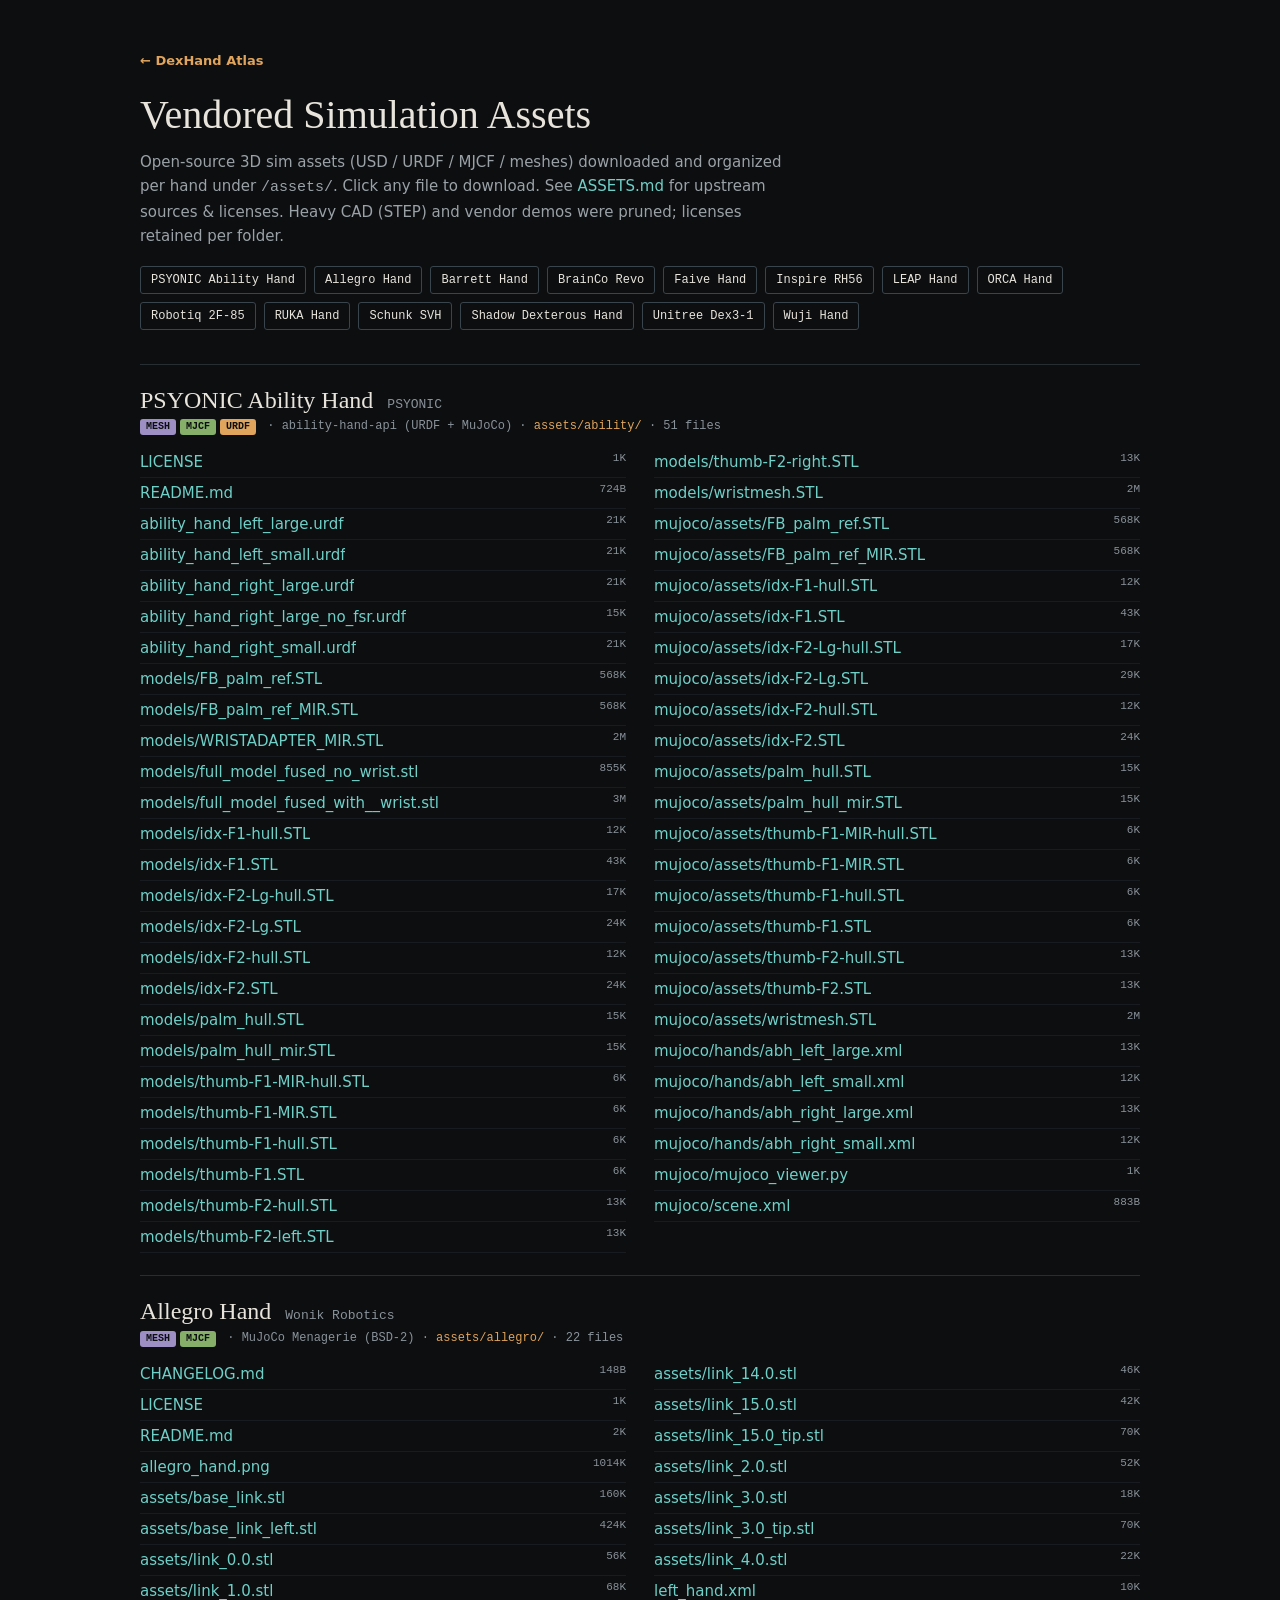
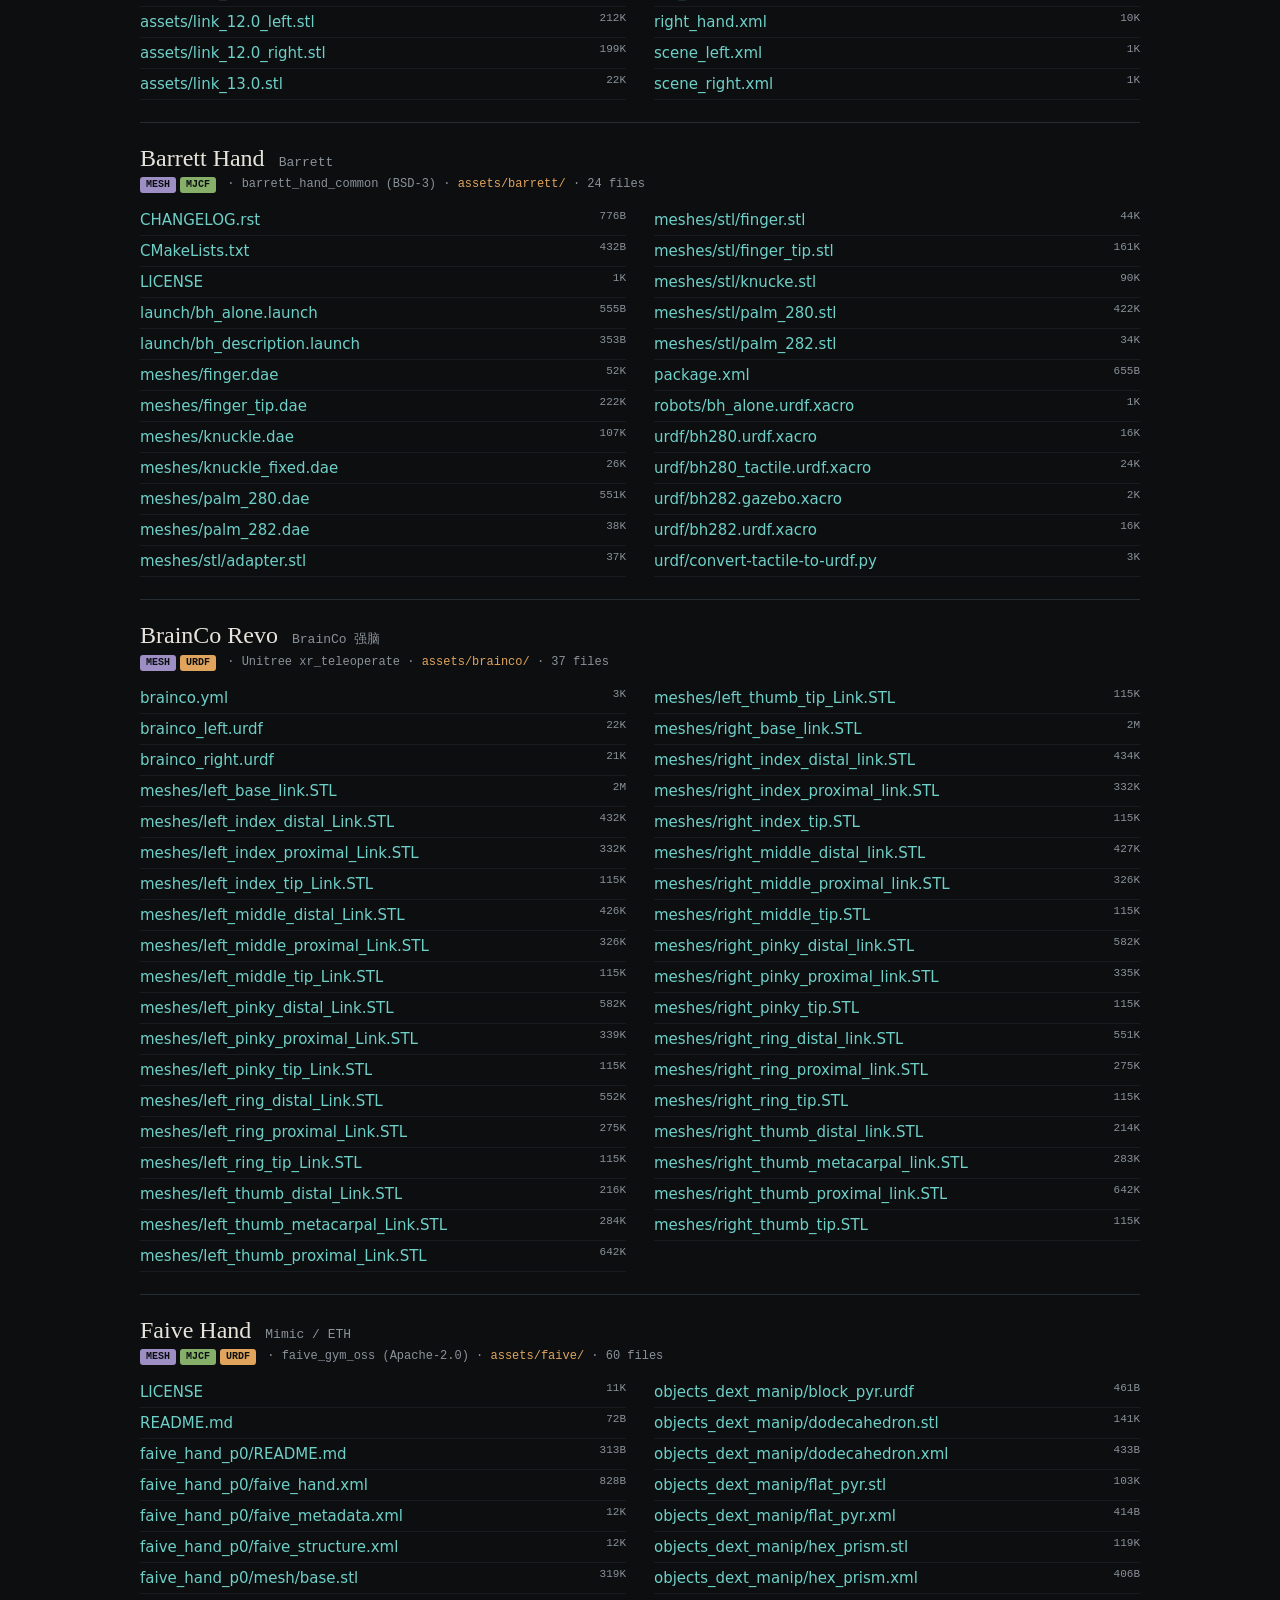
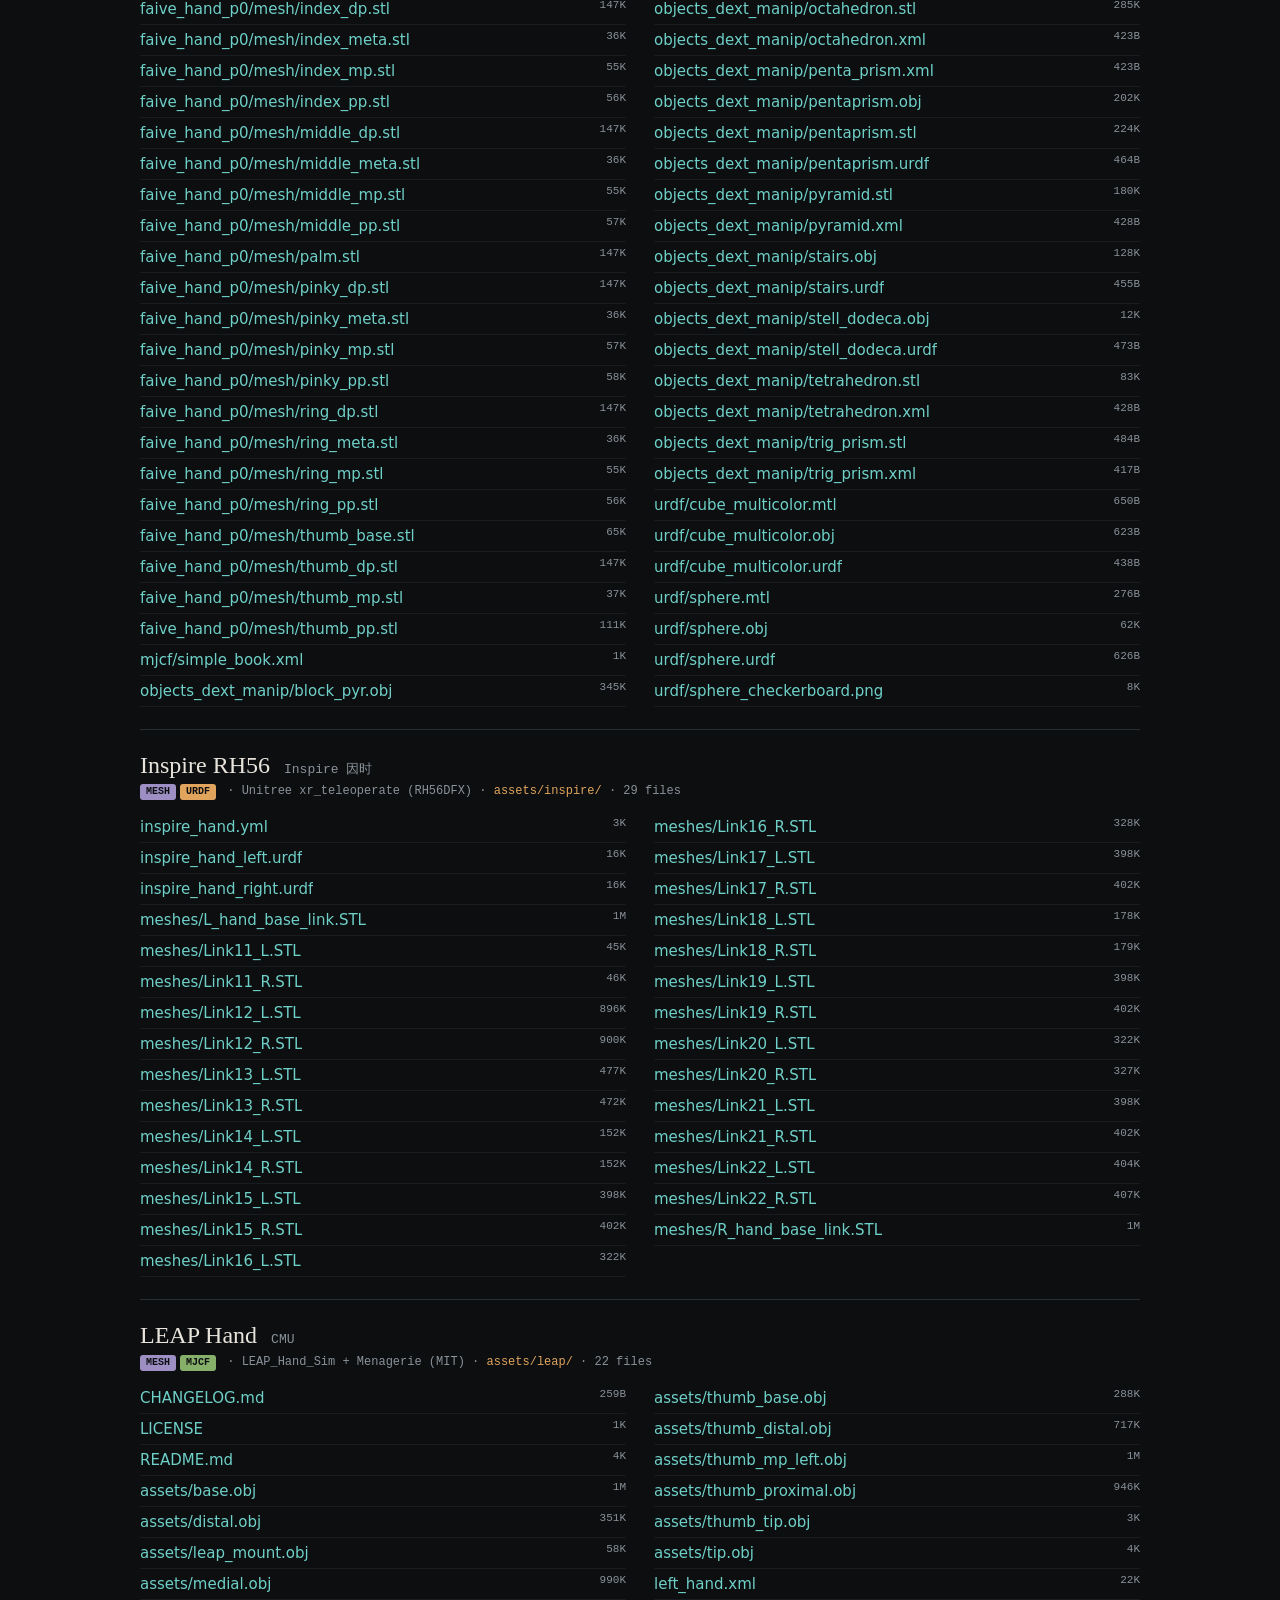
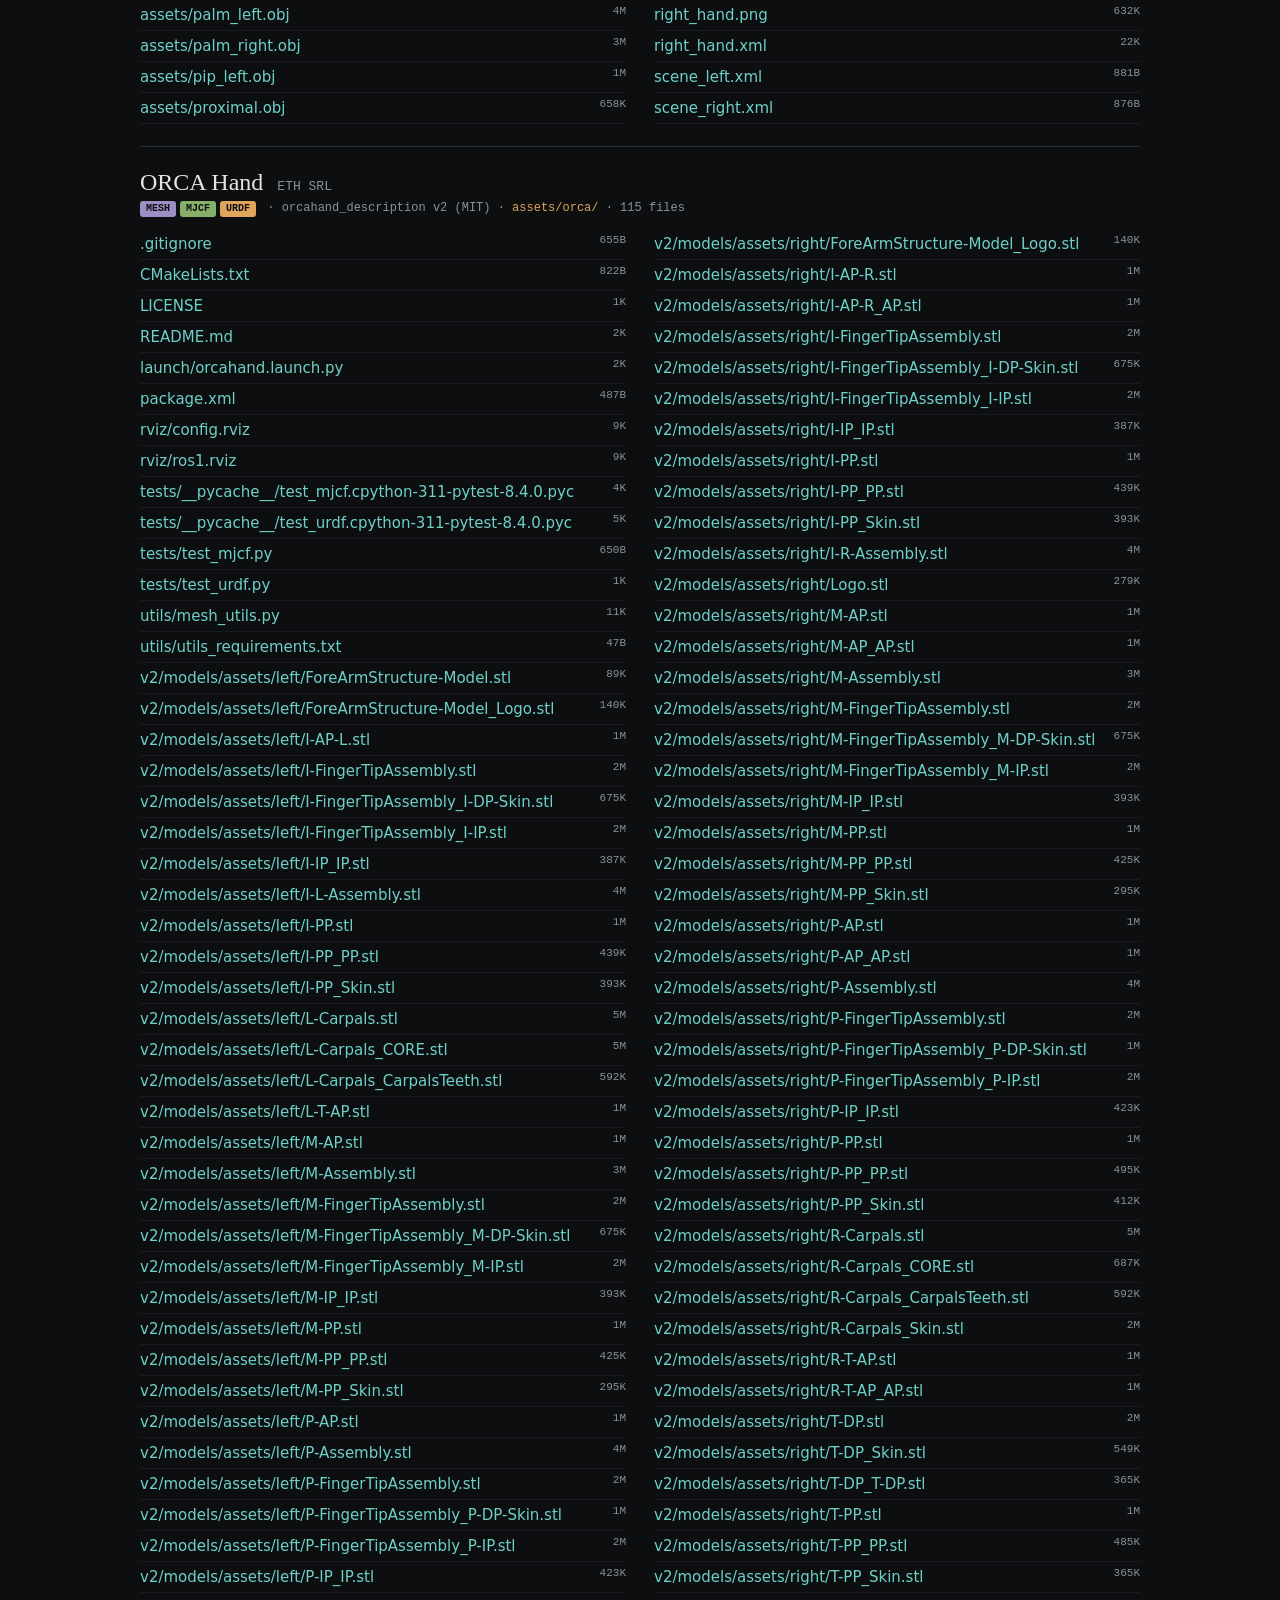
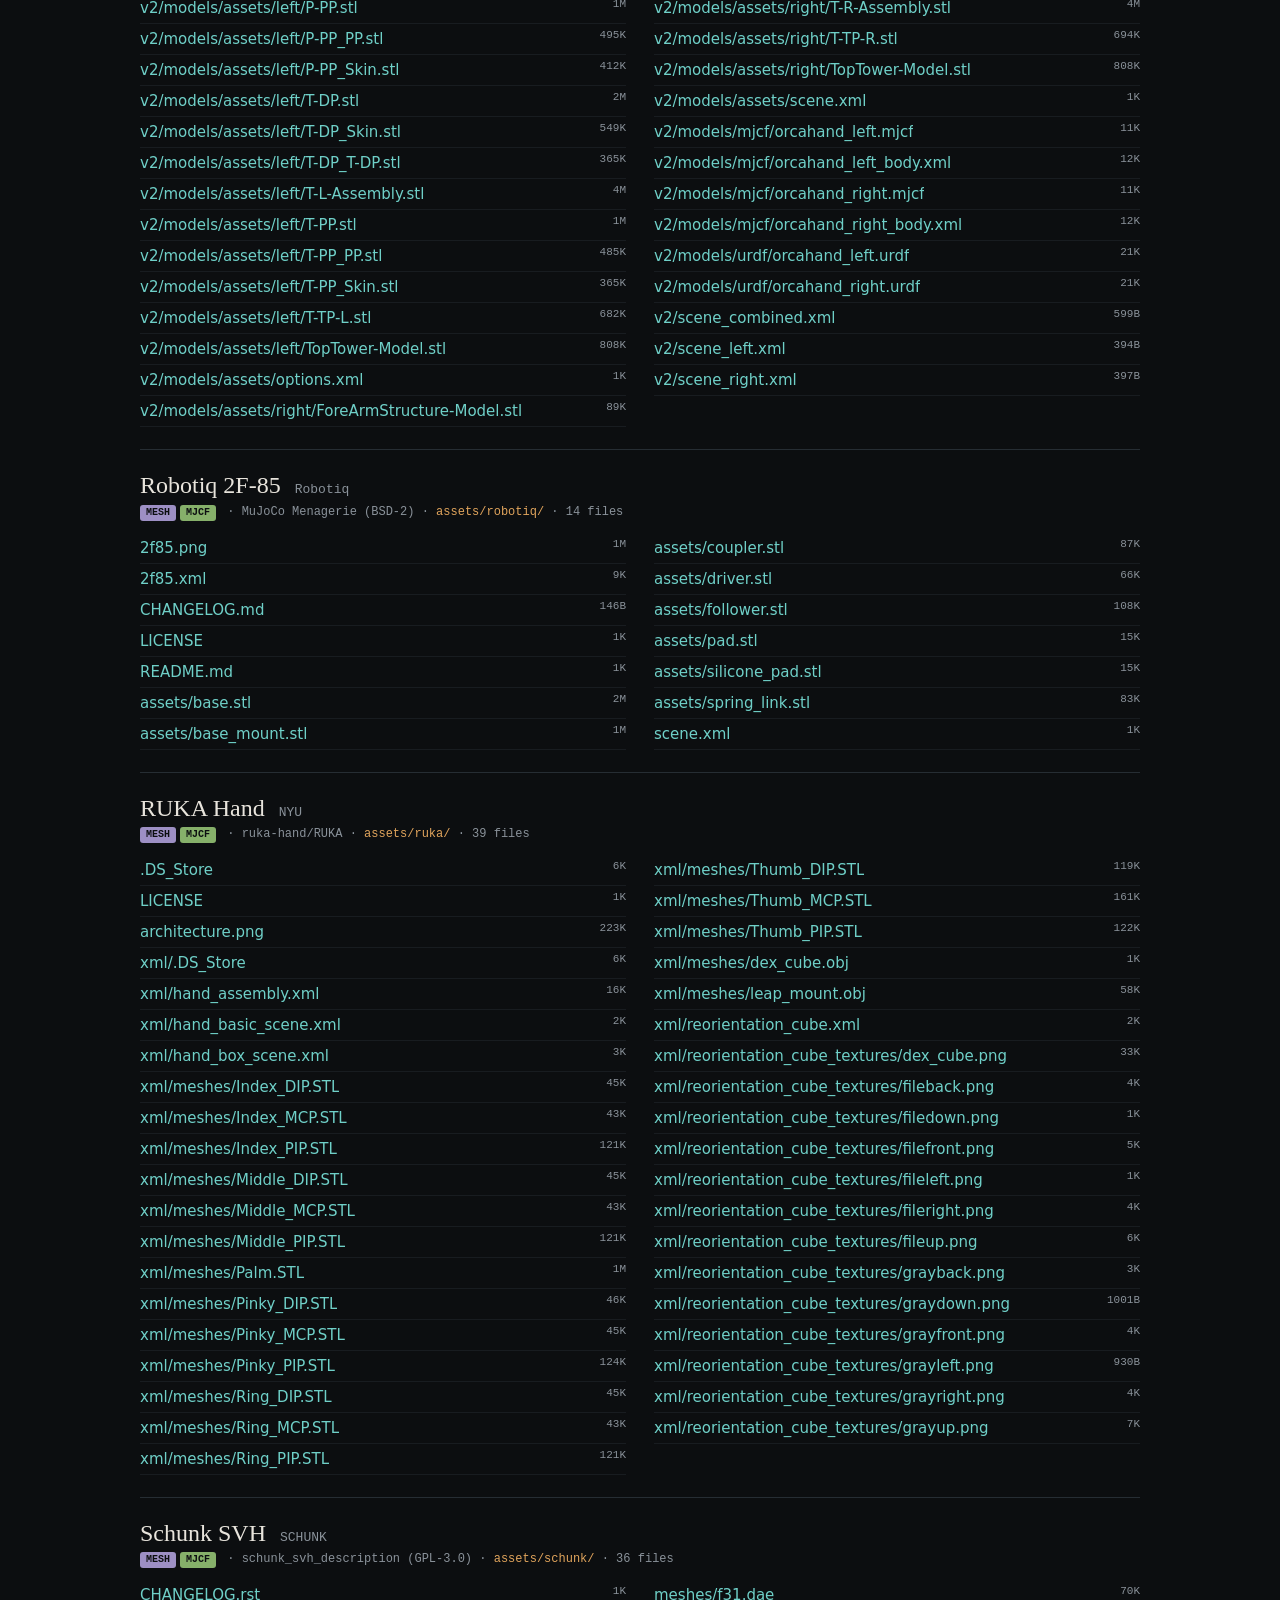
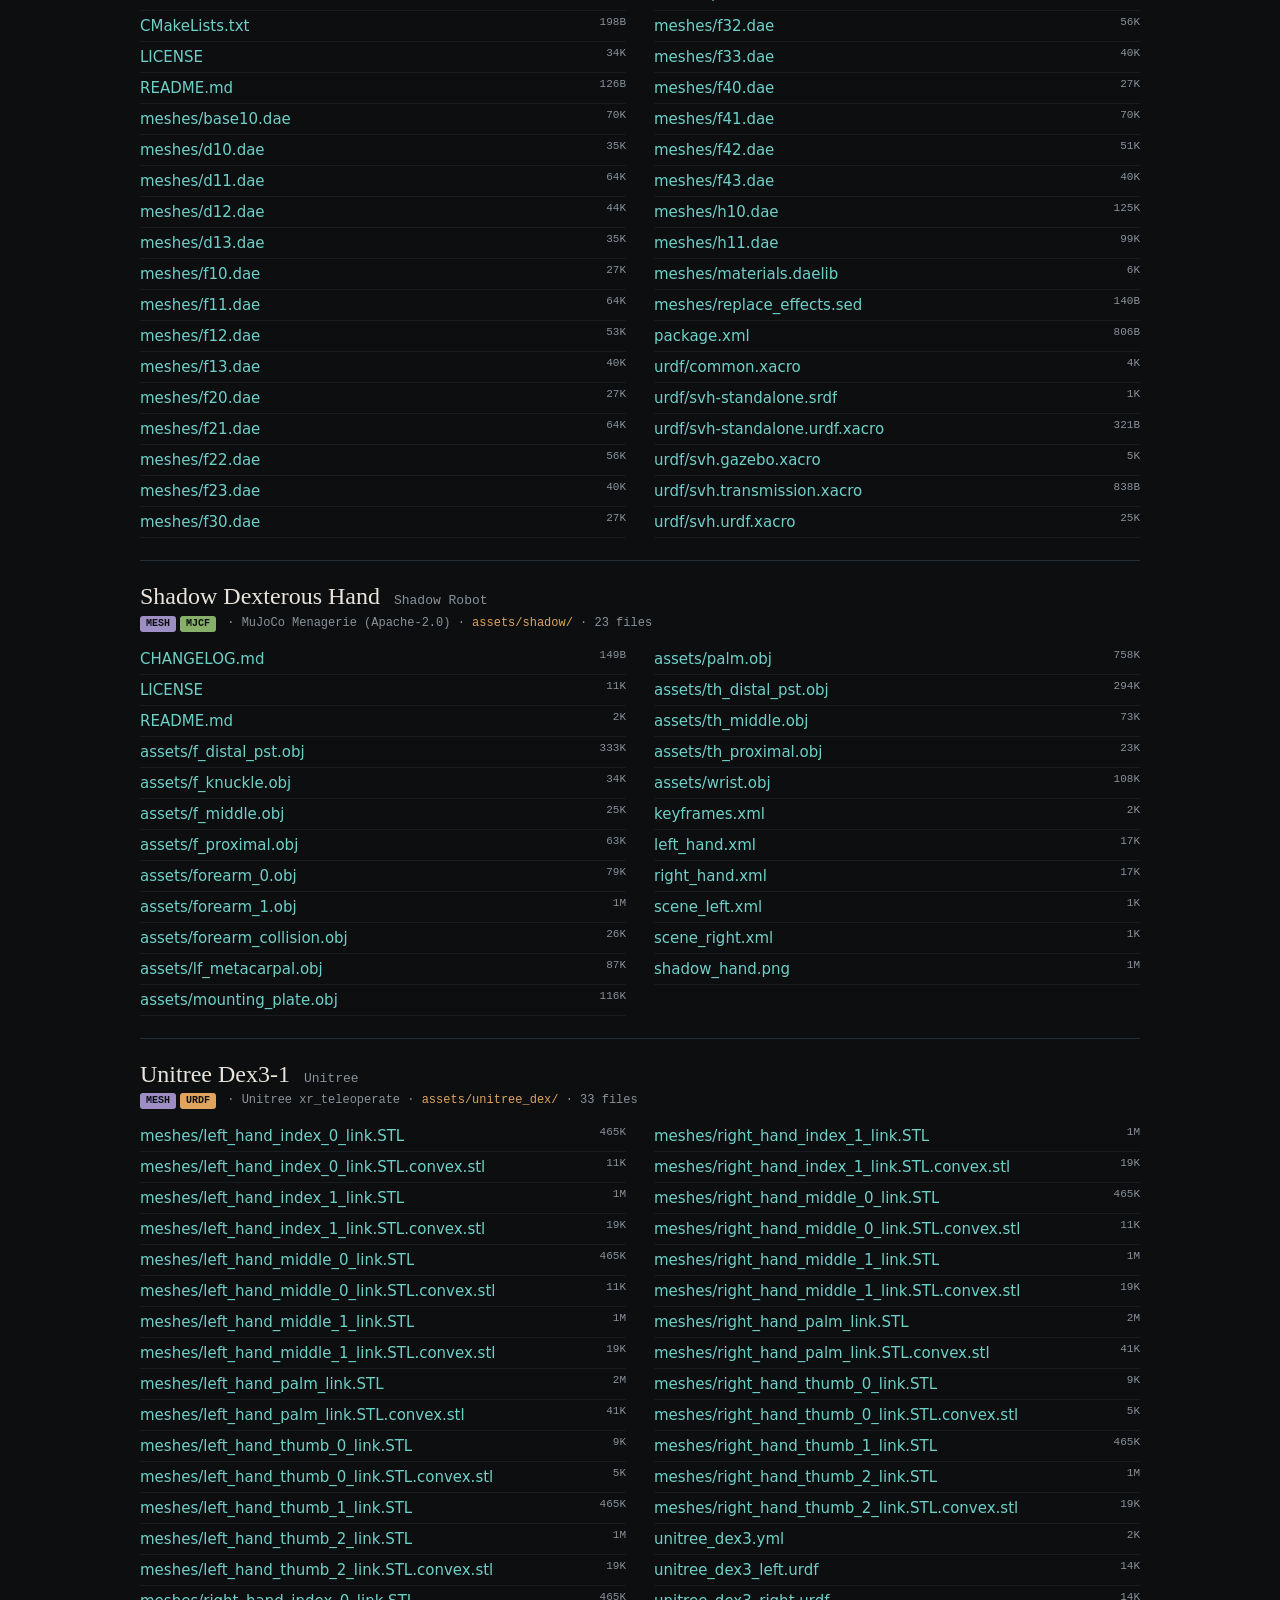
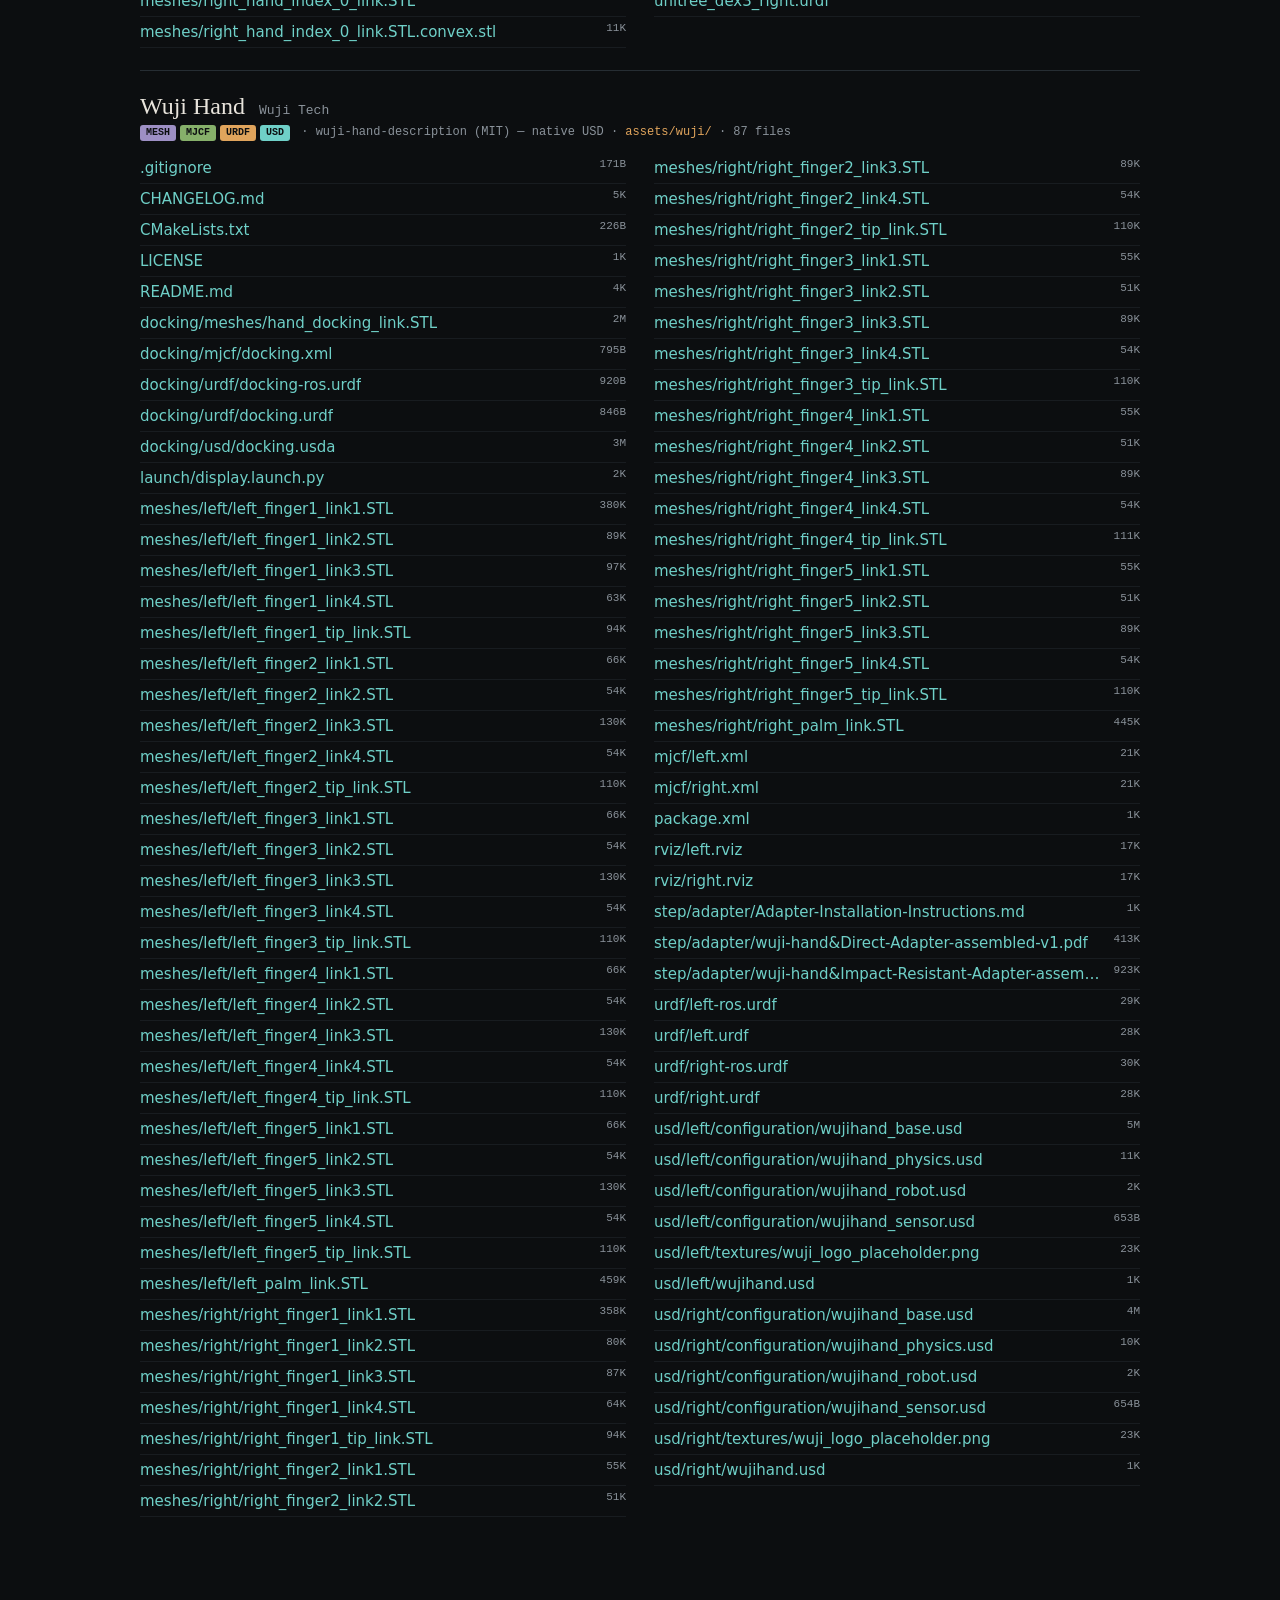
==== assets/index.html @ 84ec2463 "Vendor & organize per-hand simulation assets under /assets/ Download the freely-licensed 3D sim asse" ====
<!DOCTYPE html><html lang="en"><head><meta charset="UTF-8">
<meta name="viewport" content="width=device-width, initial-scale=1.0">
<title>DexHand Atlas — Vendored Simulation Assets</title>
<style>
body{margin:0;background:#0c0e10;color:#e8e4dc;font:15px/1.6 'Archivo',system-ui,sans-serif}
.wrap{max-width:1000px;margin:0 auto;padding:48px 24px 80px}
h1{font:300 40px/1 'Fraunces',Georgia,serif;margin:0 0 8px}
.lead{color:#9aa2a8;max-width:70ch;margin-bottom:8px}
a{color:#6fd0c8;text-decoration:none} a:hover{color:#f4b96b}
.back{font:600 13px/1 system-ui;display:inline-block;margin-bottom:28px;color:#e0a45c}
.toc{display:flex;flex-wrap:wrap;gap:8px;margin:18px 0 34px}
.toc a{font:500 12px/1 'JetBrains Mono',monospace;border:1px solid #3a444c;border-radius:3px;padding:7px 10px;color:#e8e4dc}
.toc a:hover{border-color:#6fd0c8}
.hand{border-top:1px solid #262d33;padding:22px 0}
.hand h2{font:400 24px/1.1 'Fraunces',Georgia,serif;margin:0 0 4px}
.hand h2 small{font:400 13px/1 'JetBrains Mono',monospace;color:#8a929a;margin-left:8px}
.src{font:12px/1.5 'JetBrains Mono',monospace;color:#8a929a;margin:0 0 12px}
.src code{color:#e0a45c}
.fmt{display:inline-block;font:700 10px/1 'JetBrains Mono',monospace;color:#0c0e10;background:#6fd0c8;border-radius:3px;padding:3px 6px;margin-right:4px}
.fmt.urdf{background:#e0a45c}.fmt.mjcf{background:#86b06a}.fmt.mesh{background:#9d8fc4}
ul.files{list-style:none;margin:0;padding:0;columns:2;column-gap:28px}
ul.files li{break-inside:avoid;display:flex;justify-content:space-between;gap:10px;padding:3px 0;border-bottom:1px solid #181c20}
ul.files li a{white-space:nowrap;overflow:hidden;text-overflow:ellipsis}
.sz{color:#8a929a;font:11px/1.6 'JetBrains Mono',monospace;flex-shrink:0}
@media(max-width:680px){ul.files{columns:1}}
</style></head><body><div class="wrap">
<a class="back" href="../index.html">&larr; DexHand Atlas</a>
<h1>Vendored Simulation Assets</h1>
<p class="lead">Open-source 3D sim assets (USD / URDF / MJCF / meshes) downloaded and organized per hand under <code>/assets/</code>. Click any file to download. See <a href="../ASSETS.md">ASSETS.md</a> for upstream sources &amp; licenses. Heavy CAD (STEP) and vendor demos were pruned; licenses retained per folder.</p>
<div class="toc"><a href="#ability">PSYONIC Ability Hand</a><a href="#allegro">Allegro Hand</a><a href="#barrett">Barrett Hand</a><a href="#brainco">BrainCo Revo</a><a href="#faive">Faive Hand</a><a href="#inspire">Inspire RH56</a><a href="#leap">LEAP Hand</a><a href="#orca">ORCA Hand</a><a href="#robotiq">Robotiq 2F-85</a><a href="#ruka">RUKA Hand</a><a href="#schunk">Schunk SVH</a><a href="#shadow">Shadow Dexterous Hand</a><a href="#unitree_dex">Unitree Dex3-1</a><a href="#wuji">Wuji Hand</a></div>
<section id="ability" class="hand">
  <h2>PSYONIC Ability Hand <small>PSYONIC</small></h2>
  <p class="src"><span class="fmt mesh">MESH</span><span class="fmt mjcf">MJCF</span><span class="fmt urdf">URDF</span> &middot; ability-hand-api (URDF + MuJoCo) &middot; <code>assets/ability/</code> &middot; 51 files</p>
  <ul class="files"><li><a href="ability/LICENSE">LICENSE</a><span class="sz">1K</span></li><li><a href="ability/README.md">README.md</a><span class="sz">724B</span></li><li><a href="ability/ability_hand_left_large.urdf">ability_hand_left_large.urdf</a><span class="sz">21K</span></li><li><a href="ability/ability_hand_left_small.urdf">ability_hand_left_small.urdf</a><span class="sz">21K</span></li><li><a href="ability/ability_hand_right_large.urdf">ability_hand_right_large.urdf</a><span class="sz">21K</span></li><li><a href="ability/ability_hand_right_large_no_fsr.urdf">ability_hand_right_large_no_fsr.urdf</a><span class="sz">15K</span></li><li><a href="ability/ability_hand_right_small.urdf">ability_hand_right_small.urdf</a><span class="sz">21K</span></li><li><a href="ability/models/FB_palm_ref.STL">models/FB_palm_ref.STL</a><span class="sz">568K</span></li><li><a href="ability/models/FB_palm_ref_MIR.STL">models/FB_palm_ref_MIR.STL</a><span class="sz">568K</span></li><li><a href="ability/models/WRISTADAPTER_MIR.STL">models/WRISTADAPTER_MIR.STL</a><span class="sz">2M</span></li><li><a href="ability/models/full_model_fused_no_wrist.stl">models/full_model_fused_no_wrist.stl</a><span class="sz">855K</span></li><li><a href="ability/models/full_model_fused_with__wrist.stl">models/full_model_fused_with__wrist.stl</a><span class="sz">3M</span></li><li><a href="ability/models/idx-F1-hull.STL">models/idx-F1-hull.STL</a><span class="sz">12K</span></li><li><a href="ability/models/idx-F1.STL">models/idx-F1.STL</a><span class="sz">43K</span></li><li><a href="ability/models/idx-F2-Lg-hull.STL">models/idx-F2-Lg-hull.STL</a><span class="sz">17K</span></li><li><a href="ability/models/idx-F2-Lg.STL">models/idx-F2-Lg.STL</a><span class="sz">24K</span></li><li><a href="ability/models/idx-F2-hull.STL">models/idx-F2-hull.STL</a><span class="sz">12K</span></li><li><a href="ability/models/idx-F2.STL">models/idx-F2.STL</a><span class="sz">24K</span></li><li><a href="ability/models/palm_hull.STL">models/palm_hull.STL</a><span class="sz">15K</span></li><li><a href="ability/models/palm_hull_mir.STL">models/palm_hull_mir.STL</a><span class="sz">15K</span></li><li><a href="ability/models/thumb-F1-MIR-hull.STL">models/thumb-F1-MIR-hull.STL</a><span class="sz">6K</span></li><li><a href="ability/models/thumb-F1-MIR.STL">models/thumb-F1-MIR.STL</a><span class="sz">6K</span></li><li><a href="ability/models/thumb-F1-hull.STL">models/thumb-F1-hull.STL</a><span class="sz">6K</span></li><li><a href="ability/models/thumb-F1.STL">models/thumb-F1.STL</a><span class="sz">6K</span></li><li><a href="ability/models/thumb-F2-hull.STL">models/thumb-F2-hull.STL</a><span class="sz">13K</span></li><li><a href="ability/models/thumb-F2-left.STL">models/thumb-F2-left.STL</a><span class="sz">13K</span></li><li><a href="ability/models/thumb-F2-right.STL">models/thumb-F2-right.STL</a><span class="sz">13K</span></li><li><a href="ability/models/wristmesh.STL">models/wristmesh.STL</a><span class="sz">2M</span></li><li><a href="ability/mujoco/assets/FB_palm_ref.STL">mujoco/assets/FB_palm_ref.STL</a><span class="sz">568K</span></li><li><a href="ability/mujoco/assets/FB_palm_ref_MIR.STL">mujoco/assets/FB_palm_ref_MIR.STL</a><span class="sz">568K</span></li><li><a href="ability/mujoco/assets/idx-F1-hull.STL">mujoco/assets/idx-F1-hull.STL</a><span class="sz">12K</span></li><li><a href="ability/mujoco/assets/idx-F1.STL">mujoco/assets/idx-F1.STL</a><span class="sz">43K</span></li><li><a href="ability/mujoco/assets/idx-F2-Lg-hull.STL">mujoco/assets/idx-F2-Lg-hull.STL</a><span class="sz">17K</span></li><li><a href="ability/mujoco/assets/idx-F2-Lg.STL">mujoco/assets/idx-F2-Lg.STL</a><span class="sz">29K</span></li><li><a href="ability/mujoco/assets/idx-F2-hull.STL">mujoco/assets/idx-F2-hull.STL</a><span class="sz">12K</span></li><li><a href="ability/mujoco/assets/idx-F2.STL">mujoco/assets/idx-F2.STL</a><span class="sz">24K</span></li><li><a href="ability/mujoco/assets/palm_hull.STL">mujoco/assets/palm_hull.STL</a><span class="sz">15K</span></li><li><a href="ability/mujoco/assets/palm_hull_mir.STL">mujoco/assets/palm_hull_mir.STL</a><span class="sz">15K</span></li><li><a href="ability/mujoco/assets/thumb-F1-MIR-hull.STL">mujoco/assets/thumb-F1-MIR-hull.STL</a><span class="sz">6K</span></li><li><a href="ability/mujoco/assets/thumb-F1-MIR.STL">mujoco/assets/thumb-F1-MIR.STL</a><span class="sz">6K</span></li><li><a href="ability/mujoco/assets/thumb-F1-hull.STL">mujoco/assets/thumb-F1-hull.STL</a><span class="sz">6K</span></li><li><a href="ability/mujoco/assets/thumb-F1.STL">mujoco/assets/thumb-F1.STL</a><span class="sz">6K</span></li><li><a href="ability/mujoco/assets/thumb-F2-hull.STL">mujoco/assets/thumb-F2-hull.STL</a><span class="sz">13K</span></li><li><a href="ability/mujoco/assets/thumb-F2.STL">mujoco/assets/thumb-F2.STL</a><span class="sz">13K</span></li><li><a href="ability/mujoco/assets/wristmesh.STL">mujoco/assets/wristmesh.STL</a><span class="sz">2M</span></li><li><a href="ability/mujoco/hands/abh_left_large.xml">mujoco/hands/abh_left_large.xml</a><span class="sz">13K</span></li><li><a href="ability/mujoco/hands/abh_left_small.xml">mujoco/hands/abh_left_small.xml</a><span class="sz">12K</span></li><li><a href="ability/mujoco/hands/abh_right_large.xml">mujoco/hands/abh_right_large.xml</a><span class="sz">13K</span></li><li><a href="ability/mujoco/hands/abh_right_small.xml">mujoco/hands/abh_right_small.xml</a><span class="sz">12K</span></li><li><a href="ability/mujoco/mujoco_viewer.py">mujoco/mujoco_viewer.py</a><span class="sz">1K</span></li><li><a href="ability/mujoco/scene.xml">mujoco/scene.xml</a><span class="sz">883B</span></li></ul>
</section><section id="allegro" class="hand">
  <h2>Allegro Hand <small>Wonik Robotics</small></h2>
  <p class="src"><span class="fmt mesh">MESH</span><span class="fmt mjcf">MJCF</span> &middot; MuJoCo Menagerie (BSD-2) &middot; <code>assets/allegro/</code> &middot; 22 files</p>
  <ul class="files"><li><a href="allegro/CHANGELOG.md">CHANGELOG.md</a><span class="sz">148B</span></li><li><a href="allegro/LICENSE">LICENSE</a><span class="sz">1K</span></li><li><a href="allegro/README.md">README.md</a><span class="sz">2K</span></li><li><a href="allegro/allegro_hand.png">allegro_hand.png</a><span class="sz">1014K</span></li><li><a href="allegro/assets/base_link.stl">assets/base_link.stl</a><span class="sz">160K</span></li><li><a href="allegro/assets/base_link_left.stl">assets/base_link_left.stl</a><span class="sz">424K</span></li><li><a href="allegro/assets/link_0.0.stl">assets/link_0.0.stl</a><span class="sz">56K</span></li><li><a href="allegro/assets/link_1.0.stl">assets/link_1.0.stl</a><span class="sz">68K</span></li><li><a href="allegro/assets/link_12.0_left.stl">assets/link_12.0_left.stl</a><span class="sz">212K</span></li><li><a href="allegro/assets/link_12.0_right.stl">assets/link_12.0_right.stl</a><span class="sz">199K</span></li><li><a href="allegro/assets/link_13.0.stl">assets/link_13.0.stl</a><span class="sz">22K</span></li><li><a href="allegro/assets/link_14.0.stl">assets/link_14.0.stl</a><span class="sz">46K</span></li><li><a href="allegro/assets/link_15.0.stl">assets/link_15.0.stl</a><span class="sz">42K</span></li><li><a href="allegro/assets/link_15.0_tip.stl">assets/link_15.0_tip.stl</a><span class="sz">70K</span></li><li><a href="allegro/assets/link_2.0.stl">assets/link_2.0.stl</a><span class="sz">52K</span></li><li><a href="allegro/assets/link_3.0.stl">assets/link_3.0.stl</a><span class="sz">18K</span></li><li><a href="allegro/assets/link_3.0_tip.stl">assets/link_3.0_tip.stl</a><span class="sz">70K</span></li><li><a href="allegro/assets/link_4.0.stl">assets/link_4.0.stl</a><span class="sz">22K</span></li><li><a href="allegro/left_hand.xml">left_hand.xml</a><span class="sz">10K</span></li><li><a href="allegro/right_hand.xml">right_hand.xml</a><span class="sz">10K</span></li><li><a href="allegro/scene_left.xml">scene_left.xml</a><span class="sz">1K</span></li><li><a href="allegro/scene_right.xml">scene_right.xml</a><span class="sz">1K</span></li></ul>
</section><section id="barrett" class="hand">
  <h2>Barrett Hand <small>Barrett</small></h2>
  <p class="src"><span class="fmt mesh">MESH</span><span class="fmt mjcf">MJCF</span> &middot; barrett_hand_common (BSD-3) &middot; <code>assets/barrett/</code> &middot; 24 files</p>
  <ul class="files"><li><a href="barrett/CHANGELOG.rst">CHANGELOG.rst</a><span class="sz">776B</span></li><li><a href="barrett/CMakeLists.txt">CMakeLists.txt</a><span class="sz">432B</span></li><li><a href="barrett/LICENSE">LICENSE</a><span class="sz">1K</span></li><li><a href="barrett/launch/bh_alone.launch">launch/bh_alone.launch</a><span class="sz">555B</span></li><li><a href="barrett/launch/bh_description.launch">launch/bh_description.launch</a><span class="sz">353B</span></li><li><a href="barrett/meshes/finger.dae">meshes/finger.dae</a><span class="sz">52K</span></li><li><a href="barrett/meshes/finger_tip.dae">meshes/finger_tip.dae</a><span class="sz">222K</span></li><li><a href="barrett/meshes/knuckle.dae">meshes/knuckle.dae</a><span class="sz">107K</span></li><li><a href="barrett/meshes/knuckle_fixed.dae">meshes/knuckle_fixed.dae</a><span class="sz">26K</span></li><li><a href="barrett/meshes/palm_280.dae">meshes/palm_280.dae</a><span class="sz">551K</span></li><li><a href="barrett/meshes/palm_282.dae">meshes/palm_282.dae</a><span class="sz">38K</span></li><li><a href="barrett/meshes/stl/adapter.stl">meshes/stl/adapter.stl</a><span class="sz">37K</span></li><li><a href="barrett/meshes/stl/finger.stl">meshes/stl/finger.stl</a><span class="sz">44K</span></li><li><a href="barrett/meshes/stl/finger_tip.stl">meshes/stl/finger_tip.stl</a><span class="sz">161K</span></li><li><a href="barrett/meshes/stl/knucke.stl">meshes/stl/knucke.stl</a><span class="sz">90K</span></li><li><a href="barrett/meshes/stl/palm_280.stl">meshes/stl/palm_280.stl</a><span class="sz">422K</span></li><li><a href="barrett/meshes/stl/palm_282.stl">meshes/stl/palm_282.stl</a><span class="sz">34K</span></li><li><a href="barrett/package.xml">package.xml</a><span class="sz">655B</span></li><li><a href="barrett/robots/bh_alone.urdf.xacro">robots/bh_alone.urdf.xacro</a><span class="sz">1K</span></li><li><a href="barrett/urdf/bh280.urdf.xacro">urdf/bh280.urdf.xacro</a><span class="sz">16K</span></li><li><a href="barrett/urdf/bh280_tactile.urdf.xacro">urdf/bh280_tactile.urdf.xacro</a><span class="sz">24K</span></li><li><a href="barrett/urdf/bh282.gazebo.xacro">urdf/bh282.gazebo.xacro</a><span class="sz">2K</span></li><li><a href="barrett/urdf/bh282.urdf.xacro">urdf/bh282.urdf.xacro</a><span class="sz">16K</span></li><li><a href="barrett/urdf/convert-tactile-to-urdf.py">urdf/convert-tactile-to-urdf.py</a><span class="sz">3K</span></li></ul>
</section><section id="brainco" class="hand">
  <h2>BrainCo Revo <small>BrainCo 强脑</small></h2>
  <p class="src"><span class="fmt mesh">MESH</span><span class="fmt urdf">URDF</span> &middot; Unitree xr_teleoperate &middot; <code>assets/brainco/</code> &middot; 37 files</p>
  <ul class="files"><li><a href="brainco/brainco.yml">brainco.yml</a><span class="sz">3K</span></li><li><a href="brainco/brainco_left.urdf">brainco_left.urdf</a><span class="sz">22K</span></li><li><a href="brainco/brainco_right.urdf">brainco_right.urdf</a><span class="sz">21K</span></li><li><a href="brainco/meshes/left_base_link.STL">meshes/left_base_link.STL</a><span class="sz">2M</span></li><li><a href="brainco/meshes/left_index_distal_Link.STL">meshes/left_index_distal_Link.STL</a><span class="sz">432K</span></li><li><a href="brainco/meshes/left_index_proximal_Link.STL">meshes/left_index_proximal_Link.STL</a><span class="sz">332K</span></li><li><a href="brainco/meshes/left_index_tip_Link.STL">meshes/left_index_tip_Link.STL</a><span class="sz">115K</span></li><li><a href="brainco/meshes/left_middle_distal_Link.STL">meshes/left_middle_distal_Link.STL</a><span class="sz">426K</span></li><li><a href="brainco/meshes/left_middle_proximal_Link.STL">meshes/left_middle_proximal_Link.STL</a><span class="sz">326K</span></li><li><a href="brainco/meshes/left_middle_tip_Link.STL">meshes/left_middle_tip_Link.STL</a><span class="sz">115K</span></li><li><a href="brainco/meshes/left_pinky_distal_Link.STL">meshes/left_pinky_distal_Link.STL</a><span class="sz">582K</span></li><li><a href="brainco/meshes/left_pinky_proximal_Link.STL">meshes/left_pinky_proximal_Link.STL</a><span class="sz">339K</span></li><li><a href="brainco/meshes/left_pinky_tip_Link.STL">meshes/left_pinky_tip_Link.STL</a><span class="sz">115K</span></li><li><a href="brainco/meshes/left_ring_distal_Link.STL">meshes/left_ring_distal_Link.STL</a><span class="sz">552K</span></li><li><a href="brainco/meshes/left_ring_proximal_Link.STL">meshes/left_ring_proximal_Link.STL</a><span class="sz">275K</span></li><li><a href="brainco/meshes/left_ring_tip_Link.STL">meshes/left_ring_tip_Link.STL</a><span class="sz">115K</span></li><li><a href="brainco/meshes/left_thumb_distal_Link.STL">meshes/left_thumb_distal_Link.STL</a><span class="sz">216K</span></li><li><a href="brainco/meshes/left_thumb_metacarpal_Link.STL">meshes/left_thumb_metacarpal_Link.STL</a><span class="sz">284K</span></li><li><a href="brainco/meshes/left_thumb_proximal_Link.STL">meshes/left_thumb_proximal_Link.STL</a><span class="sz">642K</span></li><li><a href="brainco/meshes/left_thumb_tip_Link.STL">meshes/left_thumb_tip_Link.STL</a><span class="sz">115K</span></li><li><a href="brainco/meshes/right_base_link.STL">meshes/right_base_link.STL</a><span class="sz">2M</span></li><li><a href="brainco/meshes/right_index_distal_link.STL">meshes/right_index_distal_link.STL</a><span class="sz">434K</span></li><li><a href="brainco/meshes/right_index_proximal_link.STL">meshes/right_index_proximal_link.STL</a><span class="sz">332K</span></li><li><a href="brainco/meshes/right_index_tip.STL">meshes/right_index_tip.STL</a><span class="sz">115K</span></li><li><a href="brainco/meshes/right_middle_distal_link.STL">meshes/right_middle_distal_link.STL</a><span class="sz">427K</span></li><li><a href="brainco/meshes/right_middle_proximal_link.STL">meshes/right_middle_proximal_link.STL</a><span class="sz">326K</span></li><li><a href="brainco/meshes/right_middle_tip.STL">meshes/right_middle_tip.STL</a><span class="sz">115K</span></li><li><a href="brainco/meshes/right_pinky_distal_link.STL">meshes/right_pinky_distal_link.STL</a><span class="sz">582K</span></li><li><a href="brainco/meshes/right_pinky_proximal_link.STL">meshes/right_pinky_proximal_link.STL</a><span class="sz">335K</span></li><li><a href="brainco/meshes/right_pinky_tip.STL">meshes/right_pinky_tip.STL</a><span class="sz">115K</span></li><li><a href="brainco/meshes/right_ring_distal_link.STL">meshes/right_ring_distal_link.STL</a><span class="sz">551K</span></li><li><a href="brainco/meshes/right_ring_proximal_link.STL">meshes/right_ring_proximal_link.STL</a><span class="sz">275K</span></li><li><a href="brainco/meshes/right_ring_tip.STL">meshes/right_ring_tip.STL</a><span class="sz">115K</span></li><li><a href="brainco/meshes/right_thumb_distal_link.STL">meshes/right_thumb_distal_link.STL</a><span class="sz">214K</span></li><li><a href="brainco/meshes/right_thumb_metacarpal_link.STL">meshes/right_thumb_metacarpal_link.STL</a><span class="sz">283K</span></li><li><a href="brainco/meshes/right_thumb_proximal_link.STL">meshes/right_thumb_proximal_link.STL</a><span class="sz">642K</span></li><li><a href="brainco/meshes/right_thumb_tip.STL">meshes/right_thumb_tip.STL</a><span class="sz">115K</span></li></ul>
</section><section id="faive" class="hand">
  <h2>Faive Hand <small>Mimic / ETH</small></h2>
  <p class="src"><span class="fmt mesh">MESH</span><span class="fmt mjcf">MJCF</span><span class="fmt urdf">URDF</span> &middot; faive_gym_oss (Apache-2.0) &middot; <code>assets/faive/</code> &middot; 60 files</p>
  <ul class="files"><li><a href="faive/LICENSE">LICENSE</a><span class="sz">11K</span></li><li><a href="faive/README.md">README.md</a><span class="sz">72B</span></li><li><a href="faive/faive_hand_p0/README.md">faive_hand_p0/README.md</a><span class="sz">313B</span></li><li><a href="faive/faive_hand_p0/faive_hand.xml">faive_hand_p0/faive_hand.xml</a><span class="sz">828B</span></li><li><a href="faive/faive_hand_p0/faive_metadata.xml">faive_hand_p0/faive_metadata.xml</a><span class="sz">12K</span></li><li><a href="faive/faive_hand_p0/faive_structure.xml">faive_hand_p0/faive_structure.xml</a><span class="sz">12K</span></li><li><a href="faive/faive_hand_p0/mesh/base.stl">faive_hand_p0/mesh/base.stl</a><span class="sz">319K</span></li><li><a href="faive/faive_hand_p0/mesh/index_dp.stl">faive_hand_p0/mesh/index_dp.stl</a><span class="sz">147K</span></li><li><a href="faive/faive_hand_p0/mesh/index_meta.stl">faive_hand_p0/mesh/index_meta.stl</a><span class="sz">36K</span></li><li><a href="faive/faive_hand_p0/mesh/index_mp.stl">faive_hand_p0/mesh/index_mp.stl</a><span class="sz">55K</span></li><li><a href="faive/faive_hand_p0/mesh/index_pp.stl">faive_hand_p0/mesh/index_pp.stl</a><span class="sz">56K</span></li><li><a href="faive/faive_hand_p0/mesh/middle_dp.stl">faive_hand_p0/mesh/middle_dp.stl</a><span class="sz">147K</span></li><li><a href="faive/faive_hand_p0/mesh/middle_meta.stl">faive_hand_p0/mesh/middle_meta.stl</a><span class="sz">36K</span></li><li><a href="faive/faive_hand_p0/mesh/middle_mp.stl">faive_hand_p0/mesh/middle_mp.stl</a><span class="sz">55K</span></li><li><a href="faive/faive_hand_p0/mesh/middle_pp.stl">faive_hand_p0/mesh/middle_pp.stl</a><span class="sz">57K</span></li><li><a href="faive/faive_hand_p0/mesh/palm.stl">faive_hand_p0/mesh/palm.stl</a><span class="sz">147K</span></li><li><a href="faive/faive_hand_p0/mesh/pinky_dp.stl">faive_hand_p0/mesh/pinky_dp.stl</a><span class="sz">147K</span></li><li><a href="faive/faive_hand_p0/mesh/pinky_meta.stl">faive_hand_p0/mesh/pinky_meta.stl</a><span class="sz">36K</span></li><li><a href="faive/faive_hand_p0/mesh/pinky_mp.stl">faive_hand_p0/mesh/pinky_mp.stl</a><span class="sz">57K</span></li><li><a href="faive/faive_hand_p0/mesh/pinky_pp.stl">faive_hand_p0/mesh/pinky_pp.stl</a><span class="sz">58K</span></li><li><a href="faive/faive_hand_p0/mesh/ring_dp.stl">faive_hand_p0/mesh/ring_dp.stl</a><span class="sz">147K</span></li><li><a href="faive/faive_hand_p0/mesh/ring_meta.stl">faive_hand_p0/mesh/ring_meta.stl</a><span class="sz">36K</span></li><li><a href="faive/faive_hand_p0/mesh/ring_mp.stl">faive_hand_p0/mesh/ring_mp.stl</a><span class="sz">55K</span></li><li><a href="faive/faive_hand_p0/mesh/ring_pp.stl">faive_hand_p0/mesh/ring_pp.stl</a><span class="sz">56K</span></li><li><a href="faive/faive_hand_p0/mesh/thumb_base.stl">faive_hand_p0/mesh/thumb_base.stl</a><span class="sz">65K</span></li><li><a href="faive/faive_hand_p0/mesh/thumb_dp.stl">faive_hand_p0/mesh/thumb_dp.stl</a><span class="sz">147K</span></li><li><a href="faive/faive_hand_p0/mesh/thumb_mp.stl">faive_hand_p0/mesh/thumb_mp.stl</a><span class="sz">37K</span></li><li><a href="faive/faive_hand_p0/mesh/thumb_pp.stl">faive_hand_p0/mesh/thumb_pp.stl</a><span class="sz">111K</span></li><li><a href="faive/mjcf/simple_book.xml">mjcf/simple_book.xml</a><span class="sz">1K</span></li><li><a href="faive/objects_dext_manip/block_pyr.obj">objects_dext_manip/block_pyr.obj</a><span class="sz">345K</span></li><li><a href="faive/objects_dext_manip/block_pyr.urdf">objects_dext_manip/block_pyr.urdf</a><span class="sz">461B</span></li><li><a href="faive/objects_dext_manip/dodecahedron.stl">objects_dext_manip/dodecahedron.stl</a><span class="sz">141K</span></li><li><a href="faive/objects_dext_manip/dodecahedron.xml">objects_dext_manip/dodecahedron.xml</a><span class="sz">433B</span></li><li><a href="faive/objects_dext_manip/flat_pyr.stl">objects_dext_manip/flat_pyr.stl</a><span class="sz">103K</span></li><li><a href="faive/objects_dext_manip/flat_pyr.xml">objects_dext_manip/flat_pyr.xml</a><span class="sz">414B</span></li><li><a href="faive/objects_dext_manip/hex_prism.stl">objects_dext_manip/hex_prism.stl</a><span class="sz">119K</span></li><li><a href="faive/objects_dext_manip/hex_prism.xml">objects_dext_manip/hex_prism.xml</a><span class="sz">406B</span></li><li><a href="faive/objects_dext_manip/octahedron.stl">objects_dext_manip/octahedron.stl</a><span class="sz">285K</span></li><li><a href="faive/objects_dext_manip/octahedron.xml">objects_dext_manip/octahedron.xml</a><span class="sz">423B</span></li><li><a href="faive/objects_dext_manip/penta_prism.xml">objects_dext_manip/penta_prism.xml</a><span class="sz">423B</span></li><li><a href="faive/objects_dext_manip/pentaprism.obj">objects_dext_manip/pentaprism.obj</a><span class="sz">202K</span></li><li><a href="faive/objects_dext_manip/pentaprism.stl">objects_dext_manip/pentaprism.stl</a><span class="sz">224K</span></li><li><a href="faive/objects_dext_manip/pentaprism.urdf">objects_dext_manip/pentaprism.urdf</a><span class="sz">464B</span></li><li><a href="faive/objects_dext_manip/pyramid.stl">objects_dext_manip/pyramid.stl</a><span class="sz">180K</span></li><li><a href="faive/objects_dext_manip/pyramid.xml">objects_dext_manip/pyramid.xml</a><span class="sz">428B</span></li><li><a href="faive/objects_dext_manip/stairs.obj">objects_dext_manip/stairs.obj</a><span class="sz">128K</span></li><li><a href="faive/objects_dext_manip/stairs.urdf">objects_dext_manip/stairs.urdf</a><span class="sz">455B</span></li><li><a href="faive/objects_dext_manip/stell_dodeca.obj">objects_dext_manip/stell_dodeca.obj</a><span class="sz">12K</span></li><li><a href="faive/objects_dext_manip/stell_dodeca.urdf">objects_dext_manip/stell_dodeca.urdf</a><span class="sz">473B</span></li><li><a href="faive/objects_dext_manip/tetrahedron.stl">objects_dext_manip/tetrahedron.stl</a><span class="sz">83K</span></li><li><a href="faive/objects_dext_manip/tetrahedron.xml">objects_dext_manip/tetrahedron.xml</a><span class="sz">428B</span></li><li><a href="faive/objects_dext_manip/trig_prism.stl">objects_dext_manip/trig_prism.stl</a><span class="sz">484B</span></li><li><a href="faive/objects_dext_manip/trig_prism.xml">objects_dext_manip/trig_prism.xml</a><span class="sz">417B</span></li><li><a href="faive/urdf/cube_multicolor.mtl">urdf/cube_multicolor.mtl</a><span class="sz">650B</span></li><li><a href="faive/urdf/cube_multicolor.obj">urdf/cube_multicolor.obj</a><span class="sz">623B</span></li><li><a href="faive/urdf/cube_multicolor.urdf">urdf/cube_multicolor.urdf</a><span class="sz">438B</span></li><li><a href="faive/urdf/sphere.mtl">urdf/sphere.mtl</a><span class="sz">276B</span></li><li><a href="faive/urdf/sphere.obj">urdf/sphere.obj</a><span class="sz">62K</span></li><li><a href="faive/urdf/sphere.urdf">urdf/sphere.urdf</a><span class="sz">626B</span></li><li><a href="faive/urdf/sphere_checkerboard.png">urdf/sphere_checkerboard.png</a><span class="sz">8K</span></li></ul>
</section><section id="inspire" class="hand">
  <h2>Inspire RH56 <small>Inspire 因时</small></h2>
  <p class="src"><span class="fmt mesh">MESH</span><span class="fmt urdf">URDF</span> &middot; Unitree xr_teleoperate (RH56DFX) &middot; <code>assets/inspire/</code> &middot; 29 files</p>
  <ul class="files"><li><a href="inspire/inspire_hand.yml">inspire_hand.yml</a><span class="sz">3K</span></li><li><a href="inspire/inspire_hand_left.urdf">inspire_hand_left.urdf</a><span class="sz">16K</span></li><li><a href="inspire/inspire_hand_right.urdf">inspire_hand_right.urdf</a><span class="sz">16K</span></li><li><a href="inspire/meshes/L_hand_base_link.STL">meshes/L_hand_base_link.STL</a><span class="sz">1M</span></li><li><a href="inspire/meshes/Link11_L.STL">meshes/Link11_L.STL</a><span class="sz">45K</span></li><li><a href="inspire/meshes/Link11_R.STL">meshes/Link11_R.STL</a><span class="sz">46K</span></li><li><a href="inspire/meshes/Link12_L.STL">meshes/Link12_L.STL</a><span class="sz">896K</span></li><li><a href="inspire/meshes/Link12_R.STL">meshes/Link12_R.STL</a><span class="sz">900K</span></li><li><a href="inspire/meshes/Link13_L.STL">meshes/Link13_L.STL</a><span class="sz">477K</span></li><li><a href="inspire/meshes/Link13_R.STL">meshes/Link13_R.STL</a><span class="sz">472K</span></li><li><a href="inspire/meshes/Link14_L.STL">meshes/Link14_L.STL</a><span class="sz">152K</span></li><li><a href="inspire/meshes/Link14_R.STL">meshes/Link14_R.STL</a><span class="sz">152K</span></li><li><a href="inspire/meshes/Link15_L.STL">meshes/Link15_L.STL</a><span class="sz">398K</span></li><li><a href="inspire/meshes/Link15_R.STL">meshes/Link15_R.STL</a><span class="sz">402K</span></li><li><a href="inspire/meshes/Link16_L.STL">meshes/Link16_L.STL</a><span class="sz">322K</span></li><li><a href="inspire/meshes/Link16_R.STL">meshes/Link16_R.STL</a><span class="sz">328K</span></li><li><a href="inspire/meshes/Link17_L.STL">meshes/Link17_L.STL</a><span class="sz">398K</span></li><li><a href="inspire/meshes/Link17_R.STL">meshes/Link17_R.STL</a><span class="sz">402K</span></li><li><a href="inspire/meshes/Link18_L.STL">meshes/Link18_L.STL</a><span class="sz">178K</span></li><li><a href="inspire/meshes/Link18_R.STL">meshes/Link18_R.STL</a><span class="sz">179K</span></li><li><a href="inspire/meshes/Link19_L.STL">meshes/Link19_L.STL</a><span class="sz">398K</span></li><li><a href="inspire/meshes/Link19_R.STL">meshes/Link19_R.STL</a><span class="sz">402K</span></li><li><a href="inspire/meshes/Link20_L.STL">meshes/Link20_L.STL</a><span class="sz">322K</span></li><li><a href="inspire/meshes/Link20_R.STL">meshes/Link20_R.STL</a><span class="sz">327K</span></li><li><a href="inspire/meshes/Link21_L.STL">meshes/Link21_L.STL</a><span class="sz">398K</span></li><li><a href="inspire/meshes/Link21_R.STL">meshes/Link21_R.STL</a><span class="sz">402K</span></li><li><a href="inspire/meshes/Link22_L.STL">meshes/Link22_L.STL</a><span class="sz">404K</span></li><li><a href="inspire/meshes/Link22_R.STL">meshes/Link22_R.STL</a><span class="sz">407K</span></li><li><a href="inspire/meshes/R_hand_base_link.STL">meshes/R_hand_base_link.STL</a><span class="sz">1M</span></li></ul>
</section><section id="leap" class="hand">
  <h2>LEAP Hand <small>CMU</small></h2>
  <p class="src"><span class="fmt mesh">MESH</span><span class="fmt mjcf">MJCF</span> &middot; LEAP_Hand_Sim + Menagerie (MIT) &middot; <code>assets/leap/</code> &middot; 22 files</p>
  <ul class="files"><li><a href="leap/CHANGELOG.md">CHANGELOG.md</a><span class="sz">259B</span></li><li><a href="leap/LICENSE">LICENSE</a><span class="sz">1K</span></li><li><a href="leap/README.md">README.md</a><span class="sz">4K</span></li><li><a href="leap/assets/base.obj">assets/base.obj</a><span class="sz">1M</span></li><li><a href="leap/assets/distal.obj">assets/distal.obj</a><span class="sz">351K</span></li><li><a href="leap/assets/leap_mount.obj">assets/leap_mount.obj</a><span class="sz">58K</span></li><li><a href="leap/assets/medial.obj">assets/medial.obj</a><span class="sz">990K</span></li><li><a href="leap/assets/palm_left.obj">assets/palm_left.obj</a><span class="sz">4M</span></li><li><a href="leap/assets/palm_right.obj">assets/palm_right.obj</a><span class="sz">3M</span></li><li><a href="leap/assets/pip_left.obj">assets/pip_left.obj</a><span class="sz">1M</span></li><li><a href="leap/assets/proximal.obj">assets/proximal.obj</a><span class="sz">658K</span></li><li><a href="leap/assets/thumb_base.obj">assets/thumb_base.obj</a><span class="sz">288K</span></li><li><a href="leap/assets/thumb_distal.obj">assets/thumb_distal.obj</a><span class="sz">717K</span></li><li><a href="leap/assets/thumb_mp_left.obj">assets/thumb_mp_left.obj</a><span class="sz">1M</span></li><li><a href="leap/assets/thumb_proximal.obj">assets/thumb_proximal.obj</a><span class="sz">946K</span></li><li><a href="leap/assets/thumb_tip.obj">assets/thumb_tip.obj</a><span class="sz">3K</span></li><li><a href="leap/assets/tip.obj">assets/tip.obj</a><span class="sz">4K</span></li><li><a href="leap/left_hand.xml">left_hand.xml</a><span class="sz">22K</span></li><li><a href="leap/right_hand.png">right_hand.png</a><span class="sz">632K</span></li><li><a href="leap/right_hand.xml">right_hand.xml</a><span class="sz">22K</span></li><li><a href="leap/scene_left.xml">scene_left.xml</a><span class="sz">881B</span></li><li><a href="leap/scene_right.xml">scene_right.xml</a><span class="sz">876B</span></li></ul>
</section><section id="orca" class="hand">
  <h2>ORCA Hand <small>ETH SRL</small></h2>
  <p class="src"><span class="fmt mesh">MESH</span><span class="fmt mjcf">MJCF</span><span class="fmt urdf">URDF</span> &middot; orcahand_description v2 (MIT) &middot; <code>assets/orca/</code> &middot; 115 files</p>
  <ul class="files"><li><a href="orca/.gitignore">.gitignore</a><span class="sz">655B</span></li><li><a href="orca/CMakeLists.txt">CMakeLists.txt</a><span class="sz">822B</span></li><li><a href="orca/LICENSE">LICENSE</a><span class="sz">1K</span></li><li><a href="orca/README.md">README.md</a><span class="sz">2K</span></li><li><a href="orca/launch/orcahand.launch.py">launch/orcahand.launch.py</a><span class="sz">2K</span></li><li><a href="orca/package.xml">package.xml</a><span class="sz">487B</span></li><li><a href="orca/rviz/config.rviz">rviz/config.rviz</a><span class="sz">9K</span></li><li><a href="orca/rviz/ros1.rviz">rviz/ros1.rviz</a><span class="sz">9K</span></li><li><a href="orca/tests/__pycache__/test_mjcf.cpython-311-pytest-8.4.0.pyc">tests/__pycache__/test_mjcf.cpython-311-pytest-8.4.0.pyc</a><span class="sz">4K</span></li><li><a href="orca/tests/__pycache__/test_urdf.cpython-311-pytest-8.4.0.pyc">tests/__pycache__/test_urdf.cpython-311-pytest-8.4.0.pyc</a><span class="sz">5K</span></li><li><a href="orca/tests/test_mjcf.py">tests/test_mjcf.py</a><span class="sz">650B</span></li><li><a href="orca/tests/test_urdf.py">tests/test_urdf.py</a><span class="sz">1K</span></li><li><a href="orca/utils/mesh_utils.py">utils/mesh_utils.py</a><span class="sz">11K</span></li><li><a href="orca/utils/utils_requirements.txt">utils/utils_requirements.txt</a><span class="sz">47B</span></li><li><a href="orca/v2/models/assets/left/ForeArmStructure-Model.stl">v2/models/assets/left/ForeArmStructure-Model.stl</a><span class="sz">89K</span></li><li><a href="orca/v2/models/assets/left/ForeArmStructure-Model_Logo.stl">v2/models/assets/left/ForeArmStructure-Model_Logo.stl</a><span class="sz">140K</span></li><li><a href="orca/v2/models/assets/left/I-AP-L.stl">v2/models/assets/left/I-AP-L.stl</a><span class="sz">1M</span></li><li><a href="orca/v2/models/assets/left/I-FingerTipAssembly.stl">v2/models/assets/left/I-FingerTipAssembly.stl</a><span class="sz">2M</span></li><li><a href="orca/v2/models/assets/left/I-FingerTipAssembly_I-DP-Skin.stl">v2/models/assets/left/I-FingerTipAssembly_I-DP-Skin.stl</a><span class="sz">675K</span></li><li><a href="orca/v2/models/assets/left/I-FingerTipAssembly_I-IP.stl">v2/models/assets/left/I-FingerTipAssembly_I-IP.stl</a><span class="sz">2M</span></li><li><a href="orca/v2/models/assets/left/I-IP_IP.stl">v2/models/assets/left/I-IP_IP.stl</a><span class="sz">387K</span></li><li><a href="orca/v2/models/assets/left/I-L-Assembly.stl">v2/models/assets/left/I-L-Assembly.stl</a><span class="sz">4M</span></li><li><a href="orca/v2/models/assets/left/I-PP.stl">v2/models/assets/left/I-PP.stl</a><span class="sz">1M</span></li><li><a href="orca/v2/models/assets/left/I-PP_PP.stl">v2/models/assets/left/I-PP_PP.stl</a><span class="sz">439K</span></li><li><a href="orca/v2/models/assets/left/I-PP_Skin.stl">v2/models/assets/left/I-PP_Skin.stl</a><span class="sz">393K</span></li><li><a href="orca/v2/models/assets/left/L-Carpals.stl">v2/models/assets/left/L-Carpals.stl</a><span class="sz">5M</span></li><li><a href="orca/v2/models/assets/left/L-Carpals_CORE.stl">v2/models/assets/left/L-Carpals_CORE.stl</a><span class="sz">5M</span></li><li><a href="orca/v2/models/assets/left/L-Carpals_CarpalsTeeth.stl">v2/models/assets/left/L-Carpals_CarpalsTeeth.stl</a><span class="sz">592K</span></li><li><a href="orca/v2/models/assets/left/L-T-AP.stl">v2/models/assets/left/L-T-AP.stl</a><span class="sz">1M</span></li><li><a href="orca/v2/models/assets/left/M-AP.stl">v2/models/assets/left/M-AP.stl</a><span class="sz">1M</span></li><li><a href="orca/v2/models/assets/left/M-Assembly.stl">v2/models/assets/left/M-Assembly.stl</a><span class="sz">3M</span></li><li><a href="orca/v2/models/assets/left/M-FingerTipAssembly.stl">v2/models/assets/left/M-FingerTipAssembly.stl</a><span class="sz">2M</span></li><li><a href="orca/v2/models/assets/left/M-FingerTipAssembly_M-DP-Skin.stl">v2/models/assets/left/M-FingerTipAssembly_M-DP-Skin.stl</a><span class="sz">675K</span></li><li><a href="orca/v2/models/assets/left/M-FingerTipAssembly_M-IP.stl">v2/models/assets/left/M-FingerTipAssembly_M-IP.stl</a><span class="sz">2M</span></li><li><a href="orca/v2/models/assets/left/M-IP_IP.stl">v2/models/assets/left/M-IP_IP.stl</a><span class="sz">393K</span></li><li><a href="orca/v2/models/assets/left/M-PP.stl">v2/models/assets/left/M-PP.stl</a><span class="sz">1M</span></li><li><a href="orca/v2/models/assets/left/M-PP_PP.stl">v2/models/assets/left/M-PP_PP.stl</a><span class="sz">425K</span></li><li><a href="orca/v2/models/assets/left/M-PP_Skin.stl">v2/models/assets/left/M-PP_Skin.stl</a><span class="sz">295K</span></li><li><a href="orca/v2/models/assets/left/P-AP.stl">v2/models/assets/left/P-AP.stl</a><span class="sz">1M</span></li><li><a href="orca/v2/models/assets/left/P-Assembly.stl">v2/models/assets/left/P-Assembly.stl</a><span class="sz">4M</span></li><li><a href="orca/v2/models/assets/left/P-FingerTipAssembly.stl">v2/models/assets/left/P-FingerTipAssembly.stl</a><span class="sz">2M</span></li><li><a href="orca/v2/models/assets/left/P-FingerTipAssembly_P-DP-Skin.stl">v2/models/assets/left/P-FingerTipAssembly_P-DP-Skin.stl</a><span class="sz">1M</span></li><li><a href="orca/v2/models/assets/left/P-FingerTipAssembly_P-IP.stl">v2/models/assets/left/P-FingerTipAssembly_P-IP.stl</a><span class="sz">2M</span></li><li><a href="orca/v2/models/assets/left/P-IP_IP.stl">v2/models/assets/left/P-IP_IP.stl</a><span class="sz">423K</span></li><li><a href="orca/v2/models/assets/left/P-PP.stl">v2/models/assets/left/P-PP.stl</a><span class="sz">1M</span></li><li><a href="orca/v2/models/assets/left/P-PP_PP.stl">v2/models/assets/left/P-PP_PP.stl</a><span class="sz">495K</span></li><li><a href="orca/v2/models/assets/left/P-PP_Skin.stl">v2/models/assets/left/P-PP_Skin.stl</a><span class="sz">412K</span></li><li><a href="orca/v2/models/assets/left/T-DP.stl">v2/models/assets/left/T-DP.stl</a><span class="sz">2M</span></li><li><a href="orca/v2/models/assets/left/T-DP_Skin.stl">v2/models/assets/left/T-DP_Skin.stl</a><span class="sz">549K</span></li><li><a href="orca/v2/models/assets/left/T-DP_T-DP.stl">v2/models/assets/left/T-DP_T-DP.stl</a><span class="sz">365K</span></li><li><a href="orca/v2/models/assets/left/T-L-Assembly.stl">v2/models/assets/left/T-L-Assembly.stl</a><span class="sz">4M</span></li><li><a href="orca/v2/models/assets/left/T-PP.stl">v2/models/assets/left/T-PP.stl</a><span class="sz">1M</span></li><li><a href="orca/v2/models/assets/left/T-PP_PP.stl">v2/models/assets/left/T-PP_PP.stl</a><span class="sz">485K</span></li><li><a href="orca/v2/models/assets/left/T-PP_Skin.stl">v2/models/assets/left/T-PP_Skin.stl</a><span class="sz">365K</span></li><li><a href="orca/v2/models/assets/left/T-TP-L.stl">v2/models/assets/left/T-TP-L.stl</a><span class="sz">682K</span></li><li><a href="orca/v2/models/assets/left/TopTower-Model.stl">v2/models/assets/left/TopTower-Model.stl</a><span class="sz">808K</span></li><li><a href="orca/v2/models/assets/options.xml">v2/models/assets/options.xml</a><span class="sz">1K</span></li><li><a href="orca/v2/models/assets/right/ForeArmStructure-Model.stl">v2/models/assets/right/ForeArmStructure-Model.stl</a><span class="sz">89K</span></li><li><a href="orca/v2/models/assets/right/ForeArmStructure-Model_Logo.stl">v2/models/assets/right/ForeArmStructure-Model_Logo.stl</a><span class="sz">140K</span></li><li><a href="orca/v2/models/assets/right/I-AP-R.stl">v2/models/assets/right/I-AP-R.stl</a><span class="sz">1M</span></li><li><a href="orca/v2/models/assets/right/I-AP-R_AP.stl">v2/models/assets/right/I-AP-R_AP.stl</a><span class="sz">1M</span></li><li><a href="orca/v2/models/assets/right/I-FingerTipAssembly.stl">v2/models/assets/right/I-FingerTipAssembly.stl</a><span class="sz">2M</span></li><li><a href="orca/v2/models/assets/right/I-FingerTipAssembly_I-DP-Skin.stl">v2/models/assets/right/I-FingerTipAssembly_I-DP-Skin.stl</a><span class="sz">675K</span></li><li><a href="orca/v2/models/assets/right/I-FingerTipAssembly_I-IP.stl">v2/models/assets/right/I-FingerTipAssembly_I-IP.stl</a><span class="sz">2M</span></li><li><a href="orca/v2/models/assets/right/I-IP_IP.stl">v2/models/assets/right/I-IP_IP.stl</a><span class="sz">387K</span></li><li><a href="orca/v2/models/assets/right/I-PP.stl">v2/models/assets/right/I-PP.stl</a><span class="sz">1M</span></li><li><a href="orca/v2/models/assets/right/I-PP_PP.stl">v2/models/assets/right/I-PP_PP.stl</a><span class="sz">439K</span></li><li><a href="orca/v2/models/assets/right/I-PP_Skin.stl">v2/models/assets/right/I-PP_Skin.stl</a><span class="sz">393K</span></li><li><a href="orca/v2/models/assets/right/I-R-Assembly.stl">v2/models/assets/right/I-R-Assembly.stl</a><span class="sz">4M</span></li><li><a href="orca/v2/models/assets/right/Logo.stl">v2/models/assets/right/Logo.stl</a><span class="sz">279K</span></li><li><a href="orca/v2/models/assets/right/M-AP.stl">v2/models/assets/right/M-AP.stl</a><span class="sz">1M</span></li><li><a href="orca/v2/models/assets/right/M-AP_AP.stl">v2/models/assets/right/M-AP_AP.stl</a><span class="sz">1M</span></li><li><a href="orca/v2/models/assets/right/M-Assembly.stl">v2/models/assets/right/M-Assembly.stl</a><span class="sz">3M</span></li><li><a href="orca/v2/models/assets/right/M-FingerTipAssembly.stl">v2/models/assets/right/M-FingerTipAssembly.stl</a><span class="sz">2M</span></li><li><a href="orca/v2/models/assets/right/M-FingerTipAssembly_M-DP-Skin.stl">v2/models/assets/right/M-FingerTipAssembly_M-DP-Skin.stl</a><span class="sz">675K</span></li><li><a href="orca/v2/models/assets/right/M-FingerTipAssembly_M-IP.stl">v2/models/assets/right/M-FingerTipAssembly_M-IP.stl</a><span class="sz">2M</span></li><li><a href="orca/v2/models/assets/right/M-IP_IP.stl">v2/models/assets/right/M-IP_IP.stl</a><span class="sz">393K</span></li><li><a href="orca/v2/models/assets/right/M-PP.stl">v2/models/assets/right/M-PP.stl</a><span class="sz">1M</span></li><li><a href="orca/v2/models/assets/right/M-PP_PP.stl">v2/models/assets/right/M-PP_PP.stl</a><span class="sz">425K</span></li><li><a href="orca/v2/models/assets/right/M-PP_Skin.stl">v2/models/assets/right/M-PP_Skin.stl</a><span class="sz">295K</span></li><li><a href="orca/v2/models/assets/right/P-AP.stl">v2/models/assets/right/P-AP.stl</a><span class="sz">1M</span></li><li><a href="orca/v2/models/assets/right/P-AP_AP.stl">v2/models/assets/right/P-AP_AP.stl</a><span class="sz">1M</span></li><li><a href="orca/v2/models/assets/right/P-Assembly.stl">v2/models/assets/right/P-Assembly.stl</a><span class="sz">4M</span></li><li><a href="orca/v2/models/assets/right/P-FingerTipAssembly.stl">v2/models/assets/right/P-FingerTipAssembly.stl</a><span class="sz">2M</span></li><li><a href="orca/v2/models/assets/right/P-FingerTipAssembly_P-DP-Skin.stl">v2/models/assets/right/P-FingerTipAssembly_P-DP-Skin.stl</a><span class="sz">1M</span></li><li><a href="orca/v2/models/assets/right/P-FingerTipAssembly_P-IP.stl">v2/models/assets/right/P-FingerTipAssembly_P-IP.stl</a><span class="sz">2M</span></li><li><a href="orca/v2/models/assets/right/P-IP_IP.stl">v2/models/assets/right/P-IP_IP.stl</a><span class="sz">423K</span></li><li><a href="orca/v2/models/assets/right/P-PP.stl">v2/models/assets/right/P-PP.stl</a><span class="sz">1M</span></li><li><a href="orca/v2/models/assets/right/P-PP_PP.stl">v2/models/assets/right/P-PP_PP.stl</a><span class="sz">495K</span></li><li><a href="orca/v2/models/assets/right/P-PP_Skin.stl">v2/models/assets/right/P-PP_Skin.stl</a><span class="sz">412K</span></li><li><a href="orca/v2/models/assets/right/R-Carpals.stl">v2/models/assets/right/R-Carpals.stl</a><span class="sz">5M</span></li><li><a href="orca/v2/models/assets/right/R-Carpals_CORE.stl">v2/models/assets/right/R-Carpals_CORE.stl</a><span class="sz">687K</span></li><li><a href="orca/v2/models/assets/right/R-Carpals_CarpalsTeeth.stl">v2/models/assets/right/R-Carpals_CarpalsTeeth.stl</a><span class="sz">592K</span></li><li><a href="orca/v2/models/assets/right/R-Carpals_Skin.stl">v2/models/assets/right/R-Carpals_Skin.stl</a><span class="sz">2M</span></li><li><a href="orca/v2/models/assets/right/R-T-AP.stl">v2/models/assets/right/R-T-AP.stl</a><span class="sz">1M</span></li><li><a href="orca/v2/models/assets/right/R-T-AP_AP.stl">v2/models/assets/right/R-T-AP_AP.stl</a><span class="sz">1M</span></li><li><a href="orca/v2/models/assets/right/T-DP.stl">v2/models/assets/right/T-DP.stl</a><span class="sz">2M</span></li><li><a href="orca/v2/models/assets/right/T-DP_Skin.stl">v2/models/assets/right/T-DP_Skin.stl</a><span class="sz">549K</span></li><li><a href="orca/v2/models/assets/right/T-DP_T-DP.stl">v2/models/assets/right/T-DP_T-DP.stl</a><span class="sz">365K</span></li><li><a href="orca/v2/models/assets/right/T-PP.stl">v2/models/assets/right/T-PP.stl</a><span class="sz">1M</span></li><li><a href="orca/v2/models/assets/right/T-PP_PP.stl">v2/models/assets/right/T-PP_PP.stl</a><span class="sz">485K</span></li><li><a href="orca/v2/models/assets/right/T-PP_Skin.stl">v2/models/assets/right/T-PP_Skin.stl</a><span class="sz">365K</span></li><li><a href="orca/v2/models/assets/right/T-R-Assembly.stl">v2/models/assets/right/T-R-Assembly.stl</a><span class="sz">4M</span></li><li><a href="orca/v2/models/assets/right/T-TP-R.stl">v2/models/assets/right/T-TP-R.stl</a><span class="sz">694K</span></li><li><a href="orca/v2/models/assets/right/TopTower-Model.stl">v2/models/assets/right/TopTower-Model.stl</a><span class="sz">808K</span></li><li><a href="orca/v2/models/assets/scene.xml">v2/models/assets/scene.xml</a><span class="sz">1K</span></li><li><a href="orca/v2/models/mjcf/orcahand_left.mjcf">v2/models/mjcf/orcahand_left.mjcf</a><span class="sz">11K</span></li><li><a href="orca/v2/models/mjcf/orcahand_left_body.xml">v2/models/mjcf/orcahand_left_body.xml</a><span class="sz">12K</span></li><li><a href="orca/v2/models/mjcf/orcahand_right.mjcf">v2/models/mjcf/orcahand_right.mjcf</a><span class="sz">11K</span></li><li><a href="orca/v2/models/mjcf/orcahand_right_body.xml">v2/models/mjcf/orcahand_right_body.xml</a><span class="sz">12K</span></li><li><a href="orca/v2/models/urdf/orcahand_left.urdf">v2/models/urdf/orcahand_left.urdf</a><span class="sz">21K</span></li><li><a href="orca/v2/models/urdf/orcahand_right.urdf">v2/models/urdf/orcahand_right.urdf</a><span class="sz">21K</span></li><li><a href="orca/v2/scene_combined.xml">v2/scene_combined.xml</a><span class="sz">599B</span></li><li><a href="orca/v2/scene_left.xml">v2/scene_left.xml</a><span class="sz">394B</span></li><li><a href="orca/v2/scene_right.xml">v2/scene_right.xml</a><span class="sz">397B</span></li></ul>
</section><section id="robotiq" class="hand">
  <h2>Robotiq 2F-85 <small>Robotiq</small></h2>
  <p class="src"><span class="fmt mesh">MESH</span><span class="fmt mjcf">MJCF</span> &middot; MuJoCo Menagerie (BSD-2) &middot; <code>assets/robotiq/</code> &middot; 14 files</p>
  <ul class="files"><li><a href="robotiq/2f85.png">2f85.png</a><span class="sz">1M</span></li><li><a href="robotiq/2f85.xml">2f85.xml</a><span class="sz">9K</span></li><li><a href="robotiq/CHANGELOG.md">CHANGELOG.md</a><span class="sz">146B</span></li><li><a href="robotiq/LICENSE">LICENSE</a><span class="sz">1K</span></li><li><a href="robotiq/README.md">README.md</a><span class="sz">1K</span></li><li><a href="robotiq/assets/base.stl">assets/base.stl</a><span class="sz">2M</span></li><li><a href="robotiq/assets/base_mount.stl">assets/base_mount.stl</a><span class="sz">1M</span></li><li><a href="robotiq/assets/coupler.stl">assets/coupler.stl</a><span class="sz">87K</span></li><li><a href="robotiq/assets/driver.stl">assets/driver.stl</a><span class="sz">66K</span></li><li><a href="robotiq/assets/follower.stl">assets/follower.stl</a><span class="sz">108K</span></li><li><a href="robotiq/assets/pad.stl">assets/pad.stl</a><span class="sz">15K</span></li><li><a href="robotiq/assets/silicone_pad.stl">assets/silicone_pad.stl</a><span class="sz">15K</span></li><li><a href="robotiq/assets/spring_link.stl">assets/spring_link.stl</a><span class="sz">83K</span></li><li><a href="robotiq/scene.xml">scene.xml</a><span class="sz">1K</span></li></ul>
</section><section id="ruka" class="hand">
  <h2>RUKA Hand <small>NYU</small></h2>
  <p class="src"><span class="fmt mesh">MESH</span><span class="fmt mjcf">MJCF</span> &middot; ruka-hand/RUKA &middot; <code>assets/ruka/</code> &middot; 39 files</p>
  <ul class="files"><li><a href="ruka/.DS_Store">.DS_Store</a><span class="sz">6K</span></li><li><a href="ruka/LICENSE">LICENSE</a><span class="sz">1K</span></li><li><a href="ruka/architecture.png">architecture.png</a><span class="sz">223K</span></li><li><a href="ruka/xml/.DS_Store">xml/.DS_Store</a><span class="sz">6K</span></li><li><a href="ruka/xml/hand_assembly.xml">xml/hand_assembly.xml</a><span class="sz">16K</span></li><li><a href="ruka/xml/hand_basic_scene.xml">xml/hand_basic_scene.xml</a><span class="sz">2K</span></li><li><a href="ruka/xml/hand_box_scene.xml">xml/hand_box_scene.xml</a><span class="sz">3K</span></li><li><a href="ruka/xml/meshes/Index_DIP.STL">xml/meshes/Index_DIP.STL</a><span class="sz">45K</span></li><li><a href="ruka/xml/meshes/Index_MCP.STL">xml/meshes/Index_MCP.STL</a><span class="sz">43K</span></li><li><a href="ruka/xml/meshes/Index_PIP.STL">xml/meshes/Index_PIP.STL</a><span class="sz">121K</span></li><li><a href="ruka/xml/meshes/Middle_DIP.STL">xml/meshes/Middle_DIP.STL</a><span class="sz">45K</span></li><li><a href="ruka/xml/meshes/Middle_MCP.STL">xml/meshes/Middle_MCP.STL</a><span class="sz">43K</span></li><li><a href="ruka/xml/meshes/Middle_PIP.STL">xml/meshes/Middle_PIP.STL</a><span class="sz">121K</span></li><li><a href="ruka/xml/meshes/Palm.STL">xml/meshes/Palm.STL</a><span class="sz">1M</span></li><li><a href="ruka/xml/meshes/Pinky_DIP.STL">xml/meshes/Pinky_DIP.STL</a><span class="sz">46K</span></li><li><a href="ruka/xml/meshes/Pinky_MCP.STL">xml/meshes/Pinky_MCP.STL</a><span class="sz">45K</span></li><li><a href="ruka/xml/meshes/Pinky_PIP.STL">xml/meshes/Pinky_PIP.STL</a><span class="sz">124K</span></li><li><a href="ruka/xml/meshes/Ring_DIP.STL">xml/meshes/Ring_DIP.STL</a><span class="sz">45K</span></li><li><a href="ruka/xml/meshes/Ring_MCP.STL">xml/meshes/Ring_MCP.STL</a><span class="sz">43K</span></li><li><a href="ruka/xml/meshes/Ring_PIP.STL">xml/meshes/Ring_PIP.STL</a><span class="sz">121K</span></li><li><a href="ruka/xml/meshes/Thumb_DIP.STL">xml/meshes/Thumb_DIP.STL</a><span class="sz">119K</span></li><li><a href="ruka/xml/meshes/Thumb_MCP.STL">xml/meshes/Thumb_MCP.STL</a><span class="sz">161K</span></li><li><a href="ruka/xml/meshes/Thumb_PIP.STL">xml/meshes/Thumb_PIP.STL</a><span class="sz">122K</span></li><li><a href="ruka/xml/meshes/dex_cube.obj">xml/meshes/dex_cube.obj</a><span class="sz">1K</span></li><li><a href="ruka/xml/meshes/leap_mount.obj">xml/meshes/leap_mount.obj</a><span class="sz">58K</span></li><li><a href="ruka/xml/reorientation_cube.xml">xml/reorientation_cube.xml</a><span class="sz">2K</span></li><li><a href="ruka/xml/reorientation_cube_textures/dex_cube.png">xml/reorientation_cube_textures/dex_cube.png</a><span class="sz">33K</span></li><li><a href="ruka/xml/reorientation_cube_textures/fileback.png">xml/reorientation_cube_textures/fileback.png</a><span class="sz">4K</span></li><li><a href="ruka/xml/reorientation_cube_textures/filedown.png">xml/reorientation_cube_textures/filedown.png</a><span class="sz">1K</span></li><li><a href="ruka/xml/reorientation_cube_textures/filefront.png">xml/reorientation_cube_textures/filefront.png</a><span class="sz">5K</span></li><li><a href="ruka/xml/reorientation_cube_textures/fileleft.png">xml/reorientation_cube_textures/fileleft.png</a><span class="sz">1K</span></li><li><a href="ruka/xml/reorientation_cube_textures/fileright.png">xml/reorientation_cube_textures/fileright.png</a><span class="sz">4K</span></li><li><a href="ruka/xml/reorientation_cube_textures/fileup.png">xml/reorientation_cube_textures/fileup.png</a><span class="sz">6K</span></li><li><a href="ruka/xml/reorientation_cube_textures/grayback.png">xml/reorientation_cube_textures/grayback.png</a><span class="sz">3K</span></li><li><a href="ruka/xml/reorientation_cube_textures/graydown.png">xml/reorientation_cube_textures/graydown.png</a><span class="sz">1001B</span></li><li><a href="ruka/xml/reorientation_cube_textures/grayfront.png">xml/reorientation_cube_textures/grayfront.png</a><span class="sz">4K</span></li><li><a href="ruka/xml/reorientation_cube_textures/grayleft.png">xml/reorientation_cube_textures/grayleft.png</a><span class="sz">930B</span></li><li><a href="ruka/xml/reorientation_cube_textures/grayright.png">xml/reorientation_cube_textures/grayright.png</a><span class="sz">4K</span></li><li><a href="ruka/xml/reorientation_cube_textures/grayup.png">xml/reorientation_cube_textures/grayup.png</a><span class="sz">7K</span></li></ul>
</section><section id="schunk" class="hand">
  <h2>Schunk SVH <small>SCHUNK</small></h2>
  <p class="src"><span class="fmt mesh">MESH</span><span class="fmt mjcf">MJCF</span> &middot; schunk_svh_description (GPL-3.0) &middot; <code>assets/schunk/</code> &middot; 36 files</p>
  <ul class="files"><li><a href="schunk/CHANGELOG.rst">CHANGELOG.rst</a><span class="sz">1K</span></li><li><a href="schunk/CMakeLists.txt">CMakeLists.txt</a><span class="sz">198B</span></li><li><a href="schunk/LICENSE">LICENSE</a><span class="sz">34K</span></li><li><a href="schunk/README.md">README.md</a><span class="sz">126B</span></li><li><a href="schunk/meshes/base10.dae">meshes/base10.dae</a><span class="sz">70K</span></li><li><a href="schunk/meshes/d10.dae">meshes/d10.dae</a><span class="sz">35K</span></li><li><a href="schunk/meshes/d11.dae">meshes/d11.dae</a><span class="sz">64K</span></li><li><a href="schunk/meshes/d12.dae">meshes/d12.dae</a><span class="sz">44K</span></li><li><a href="schunk/meshes/d13.dae">meshes/d13.dae</a><span class="sz">35K</span></li><li><a href="schunk/meshes/f10.dae">meshes/f10.dae</a><span class="sz">27K</span></li><li><a href="schunk/meshes/f11.dae">meshes/f11.dae</a><span class="sz">64K</span></li><li><a href="schunk/meshes/f12.dae">meshes/f12.dae</a><span class="sz">53K</span></li><li><a href="schunk/meshes/f13.dae">meshes/f13.dae</a><span class="sz">40K</span></li><li><a href="schunk/meshes/f20.dae">meshes/f20.dae</a><span class="sz">27K</span></li><li><a href="schunk/meshes/f21.dae">meshes/f21.dae</a><span class="sz">64K</span></li><li><a href="schunk/meshes/f22.dae">meshes/f22.dae</a><span class="sz">56K</span></li><li><a href="schunk/meshes/f23.dae">meshes/f23.dae</a><span class="sz">40K</span></li><li><a href="schunk/meshes/f30.dae">meshes/f30.dae</a><span class="sz">27K</span></li><li><a href="schunk/meshes/f31.dae">meshes/f31.dae</a><span class="sz">70K</span></li><li><a href="schunk/meshes/f32.dae">meshes/f32.dae</a><span class="sz">56K</span></li><li><a href="schunk/meshes/f33.dae">meshes/f33.dae</a><span class="sz">40K</span></li><li><a href="schunk/meshes/f40.dae">meshes/f40.dae</a><span class="sz">27K</span></li><li><a href="schunk/meshes/f41.dae">meshes/f41.dae</a><span class="sz">70K</span></li><li><a href="schunk/meshes/f42.dae">meshes/f42.dae</a><span class="sz">51K</span></li><li><a href="schunk/meshes/f43.dae">meshes/f43.dae</a><span class="sz">40K</span></li><li><a href="schunk/meshes/h10.dae">meshes/h10.dae</a><span class="sz">125K</span></li><li><a href="schunk/meshes/h11.dae">meshes/h11.dae</a><span class="sz">99K</span></li><li><a href="schunk/meshes/materials.daelib">meshes/materials.daelib</a><span class="sz">6K</span></li><li><a href="schunk/meshes/replace_effects.sed">meshes/replace_effects.sed</a><span class="sz">140B</span></li><li><a href="schunk/package.xml">package.xml</a><span class="sz">806B</span></li><li><a href="schunk/urdf/common.xacro">urdf/common.xacro</a><span class="sz">4K</span></li><li><a href="schunk/urdf/svh-standalone.srdf">urdf/svh-standalone.srdf</a><span class="sz">1K</span></li><li><a href="schunk/urdf/svh-standalone.urdf.xacro">urdf/svh-standalone.urdf.xacro</a><span class="sz">321B</span></li><li><a href="schunk/urdf/svh.gazebo.xacro">urdf/svh.gazebo.xacro</a><span class="sz">5K</span></li><li><a href="schunk/urdf/svh.transmission.xacro">urdf/svh.transmission.xacro</a><span class="sz">838B</span></li><li><a href="schunk/urdf/svh.urdf.xacro">urdf/svh.urdf.xacro</a><span class="sz">25K</span></li></ul>
</section><section id="shadow" class="hand">
  <h2>Shadow Dexterous Hand <small>Shadow Robot</small></h2>
  <p class="src"><span class="fmt mesh">MESH</span><span class="fmt mjcf">MJCF</span> &middot; MuJoCo Menagerie (Apache-2.0) &middot; <code>assets/shadow/</code> &middot; 23 files</p>
  <ul class="files"><li><a href="shadow/CHANGELOG.md">CHANGELOG.md</a><span class="sz">149B</span></li><li><a href="shadow/LICENSE">LICENSE</a><span class="sz">11K</span></li><li><a href="shadow/README.md">README.md</a><span class="sz">2K</span></li><li><a href="shadow/assets/f_distal_pst.obj">assets/f_distal_pst.obj</a><span class="sz">333K</span></li><li><a href="shadow/assets/f_knuckle.obj">assets/f_knuckle.obj</a><span class="sz">34K</span></li><li><a href="shadow/assets/f_middle.obj">assets/f_middle.obj</a><span class="sz">25K</span></li><li><a href="shadow/assets/f_proximal.obj">assets/f_proximal.obj</a><span class="sz">63K</span></li><li><a href="shadow/assets/forearm_0.obj">assets/forearm_0.obj</a><span class="sz">79K</span></li><li><a href="shadow/assets/forearm_1.obj">assets/forearm_1.obj</a><span class="sz">1M</span></li><li><a href="shadow/assets/forearm_collision.obj">assets/forearm_collision.obj</a><span class="sz">26K</span></li><li><a href="shadow/assets/lf_metacarpal.obj">assets/lf_metacarpal.obj</a><span class="sz">87K</span></li><li><a href="shadow/assets/mounting_plate.obj">assets/mounting_plate.obj</a><span class="sz">116K</span></li><li><a href="shadow/assets/palm.obj">assets/palm.obj</a><span class="sz">758K</span></li><li><a href="shadow/assets/th_distal_pst.obj">assets/th_distal_pst.obj</a><span class="sz">294K</span></li><li><a href="shadow/assets/th_middle.obj">assets/th_middle.obj</a><span class="sz">73K</span></li><li><a href="shadow/assets/th_proximal.obj">assets/th_proximal.obj</a><span class="sz">23K</span></li><li><a href="shadow/assets/wrist.obj">assets/wrist.obj</a><span class="sz">108K</span></li><li><a href="shadow/keyframes.xml">keyframes.xml</a><span class="sz">2K</span></li><li><a href="shadow/left_hand.xml">left_hand.xml</a><span class="sz">17K</span></li><li><a href="shadow/right_hand.xml">right_hand.xml</a><span class="sz">17K</span></li><li><a href="shadow/scene_left.xml">scene_left.xml</a><span class="sz">1K</span></li><li><a href="shadow/scene_right.xml">scene_right.xml</a><span class="sz">1K</span></li><li><a href="shadow/shadow_hand.png">shadow_hand.png</a><span class="sz">1M</span></li></ul>
</section><section id="unitree_dex" class="hand">
  <h2>Unitree Dex3-1 <small>Unitree</small></h2>
  <p class="src"><span class="fmt mesh">MESH</span><span class="fmt urdf">URDF</span> &middot; Unitree xr_teleoperate &middot; <code>assets/unitree_dex/</code> &middot; 33 files</p>
  <ul class="files"><li><a href="unitree_dex/meshes/left_hand_index_0_link.STL">meshes/left_hand_index_0_link.STL</a><span class="sz">465K</span></li><li><a href="unitree_dex/meshes/left_hand_index_0_link.STL.convex.stl">meshes/left_hand_index_0_link.STL.convex.stl</a><span class="sz">11K</span></li><li><a href="unitree_dex/meshes/left_hand_index_1_link.STL">meshes/left_hand_index_1_link.STL</a><span class="sz">1M</span></li><li><a href="unitree_dex/meshes/left_hand_index_1_link.STL.convex.stl">meshes/left_hand_index_1_link.STL.convex.stl</a><span class="sz">19K</span></li><li><a href="unitree_dex/meshes/left_hand_middle_0_link.STL">meshes/left_hand_middle_0_link.STL</a><span class="sz">465K</span></li><li><a href="unitree_dex/meshes/left_hand_middle_0_link.STL.convex.stl">meshes/left_hand_middle_0_link.STL.convex.stl</a><span class="sz">11K</span></li><li><a href="unitree_dex/meshes/left_hand_middle_1_link.STL">meshes/left_hand_middle_1_link.STL</a><span class="sz">1M</span></li><li><a href="unitree_dex/meshes/left_hand_middle_1_link.STL.convex.stl">meshes/left_hand_middle_1_link.STL.convex.stl</a><span class="sz">19K</span></li><li><a href="unitree_dex/meshes/left_hand_palm_link.STL">meshes/left_hand_palm_link.STL</a><span class="sz">2M</span></li><li><a href="unitree_dex/meshes/left_hand_palm_link.STL.convex.stl">meshes/left_hand_palm_link.STL.convex.stl</a><span class="sz">41K</span></li><li><a href="unitree_dex/meshes/left_hand_thumb_0_link.STL">meshes/left_hand_thumb_0_link.STL</a><span class="sz">9K</span></li><li><a href="unitree_dex/meshes/left_hand_thumb_0_link.STL.convex.stl">meshes/left_hand_thumb_0_link.STL.convex.stl</a><span class="sz">5K</span></li><li><a href="unitree_dex/meshes/left_hand_thumb_1_link.STL">meshes/left_hand_thumb_1_link.STL</a><span class="sz">465K</span></li><li><a href="unitree_dex/meshes/left_hand_thumb_2_link.STL">meshes/left_hand_thumb_2_link.STL</a><span class="sz">1M</span></li><li><a href="unitree_dex/meshes/left_hand_thumb_2_link.STL.convex.stl">meshes/left_hand_thumb_2_link.STL.convex.stl</a><span class="sz">19K</span></li><li><a href="unitree_dex/meshes/right_hand_index_0_link.STL">meshes/right_hand_index_0_link.STL</a><span class="sz">465K</span></li><li><a href="unitree_dex/meshes/right_hand_index_0_link.STL.convex.stl">meshes/right_hand_index_0_link.STL.convex.stl</a><span class="sz">11K</span></li><li><a href="unitree_dex/meshes/right_hand_index_1_link.STL">meshes/right_hand_index_1_link.STL</a><span class="sz">1M</span></li><li><a href="unitree_dex/meshes/right_hand_index_1_link.STL.convex.stl">meshes/right_hand_index_1_link.STL.convex.stl</a><span class="sz">19K</span></li><li><a href="unitree_dex/meshes/right_hand_middle_0_link.STL">meshes/right_hand_middle_0_link.STL</a><span class="sz">465K</span></li><li><a href="unitree_dex/meshes/right_hand_middle_0_link.STL.convex.stl">meshes/right_hand_middle_0_link.STL.convex.stl</a><span class="sz">11K</span></li><li><a href="unitree_dex/meshes/right_hand_middle_1_link.STL">meshes/right_hand_middle_1_link.STL</a><span class="sz">1M</span></li><li><a href="unitree_dex/meshes/right_hand_middle_1_link.STL.convex.stl">meshes/right_hand_middle_1_link.STL.convex.stl</a><span class="sz">19K</span></li><li><a href="unitree_dex/meshes/right_hand_palm_link.STL">meshes/right_hand_palm_link.STL</a><span class="sz">2M</span></li><li><a href="unitree_dex/meshes/right_hand_palm_link.STL.convex.stl">meshes/right_hand_palm_link.STL.convex.stl</a><span class="sz">41K</span></li><li><a href="unitree_dex/meshes/right_hand_thumb_0_link.STL">meshes/right_hand_thumb_0_link.STL</a><span class="sz">9K</span></li><li><a href="unitree_dex/meshes/right_hand_thumb_0_link.STL.convex.stl">meshes/right_hand_thumb_0_link.STL.convex.stl</a><span class="sz">5K</span></li><li><a href="unitree_dex/meshes/right_hand_thumb_1_link.STL">meshes/right_hand_thumb_1_link.STL</a><span class="sz">465K</span></li><li><a href="unitree_dex/meshes/right_hand_thumb_2_link.STL">meshes/right_hand_thumb_2_link.STL</a><span class="sz">1M</span></li><li><a href="unitree_dex/meshes/right_hand_thumb_2_link.STL.convex.stl">meshes/right_hand_thumb_2_link.STL.convex.stl</a><span class="sz">19K</span></li><li><a href="unitree_dex/unitree_dex3.yml">unitree_dex3.yml</a><span class="sz">2K</span></li><li><a href="unitree_dex/unitree_dex3_left.urdf">unitree_dex3_left.urdf</a><span class="sz">14K</span></li><li><a href="unitree_dex/unitree_dex3_right.urdf">unitree_dex3_right.urdf</a><span class="sz">14K</span></li></ul>
</section><section id="wuji" class="hand">
  <h2>Wuji Hand <small>Wuji Tech</small></h2>
  <p class="src"><span class="fmt mesh">MESH</span><span class="fmt mjcf">MJCF</span><span class="fmt urdf">URDF</span><span class="fmt usd">USD</span> &middot; wuji-hand-description (MIT) — native USD &middot; <code>assets/wuji/</code> &middot; 87 files</p>
  <ul class="files"><li><a href="wuji/.gitignore">.gitignore</a><span class="sz">171B</span></li><li><a href="wuji/CHANGELOG.md">CHANGELOG.md</a><span class="sz">5K</span></li><li><a href="wuji/CMakeLists.txt">CMakeLists.txt</a><span class="sz">226B</span></li><li><a href="wuji/LICENSE">LICENSE</a><span class="sz">1K</span></li><li><a href="wuji/README.md">README.md</a><span class="sz">4K</span></li><li><a href="wuji/docking/meshes/hand_docking_link.STL">docking/meshes/hand_docking_link.STL</a><span class="sz">2M</span></li><li><a href="wuji/docking/mjcf/docking.xml">docking/mjcf/docking.xml</a><span class="sz">795B</span></li><li><a href="wuji/docking/urdf/docking-ros.urdf">docking/urdf/docking-ros.urdf</a><span class="sz">920B</span></li><li><a href="wuji/docking/urdf/docking.urdf">docking/urdf/docking.urdf</a><span class="sz">846B</span></li><li><a href="wuji/docking/usd/docking.usda">docking/usd/docking.usda</a><span class="sz">3M</span></li><li><a href="wuji/launch/display.launch.py">launch/display.launch.py</a><span class="sz">2K</span></li><li><a href="wuji/meshes/left/left_finger1_link1.STL">meshes/left/left_finger1_link1.STL</a><span class="sz">380K</span></li><li><a href="wuji/meshes/left/left_finger1_link2.STL">meshes/left/left_finger1_link2.STL</a><span class="sz">89K</span></li><li><a href="wuji/meshes/left/left_finger1_link3.STL">meshes/left/left_finger1_link3.STL</a><span class="sz">97K</span></li><li><a href="wuji/meshes/left/left_finger1_link4.STL">meshes/left/left_finger1_link4.STL</a><span class="sz">63K</span></li><li><a href="wuji/meshes/left/left_finger1_tip_link.STL">meshes/left/left_finger1_tip_link.STL</a><span class="sz">94K</span></li><li><a href="wuji/meshes/left/left_finger2_link1.STL">meshes/left/left_finger2_link1.STL</a><span class="sz">66K</span></li><li><a href="wuji/meshes/left/left_finger2_link2.STL">meshes/left/left_finger2_link2.STL</a><span class="sz">54K</span></li><li><a href="wuji/meshes/left/left_finger2_link3.STL">meshes/left/left_finger2_link3.STL</a><span class="sz">130K</span></li><li><a href="wuji/meshes/left/left_finger2_link4.STL">meshes/left/left_finger2_link4.STL</a><span class="sz">54K</span></li><li><a href="wuji/meshes/left/left_finger2_tip_link.STL">meshes/left/left_finger2_tip_link.STL</a><span class="sz">110K</span></li><li><a href="wuji/meshes/left/left_finger3_link1.STL">meshes/left/left_finger3_link1.STL</a><span class="sz">66K</span></li><li><a href="wuji/meshes/left/left_finger3_link2.STL">meshes/left/left_finger3_link2.STL</a><span class="sz">54K</span></li><li><a href="wuji/meshes/left/left_finger3_link3.STL">meshes/left/left_finger3_link3.STL</a><span class="sz">130K</span></li><li><a href="wuji/meshes/left/left_finger3_link4.STL">meshes/left/left_finger3_link4.STL</a><span class="sz">54K</span></li><li><a href="wuji/meshes/left/left_finger3_tip_link.STL">meshes/left/left_finger3_tip_link.STL</a><span class="sz">110K</span></li><li><a href="wuji/meshes/left/left_finger4_link1.STL">meshes/left/left_finger4_link1.STL</a><span class="sz">66K</span></li><li><a href="wuji/meshes/left/left_finger4_link2.STL">meshes/left/left_finger4_link2.STL</a><span class="sz">54K</span></li><li><a href="wuji/meshes/left/left_finger4_link3.STL">meshes/left/left_finger4_link3.STL</a><span class="sz">130K</span></li><li><a href="wuji/meshes/left/left_finger4_link4.STL">meshes/left/left_finger4_link4.STL</a><span class="sz">54K</span></li><li><a href="wuji/meshes/left/left_finger4_tip_link.STL">meshes/left/left_finger4_tip_link.STL</a><span class="sz">110K</span></li><li><a href="wuji/meshes/left/left_finger5_link1.STL">meshes/left/left_finger5_link1.STL</a><span class="sz">66K</span></li><li><a href="wuji/meshes/left/left_finger5_link2.STL">meshes/left/left_finger5_link2.STL</a><span class="sz">54K</span></li><li><a href="wuji/meshes/left/left_finger5_link3.STL">meshes/left/left_finger5_link3.STL</a><span class="sz">130K</span></li><li><a href="wuji/meshes/left/left_finger5_link4.STL">meshes/left/left_finger5_link4.STL</a><span class="sz">54K</span></li><li><a href="wuji/meshes/left/left_finger5_tip_link.STL">meshes/left/left_finger5_tip_link.STL</a><span class="sz">110K</span></li><li><a href="wuji/meshes/left/left_palm_link.STL">meshes/left/left_palm_link.STL</a><span class="sz">459K</span></li><li><a href="wuji/meshes/right/right_finger1_link1.STL">meshes/right/right_finger1_link1.STL</a><span class="sz">358K</span></li><li><a href="wuji/meshes/right/right_finger1_link2.STL">meshes/right/right_finger1_link2.STL</a><span class="sz">80K</span></li><li><a href="wuji/meshes/right/right_finger1_link3.STL">meshes/right/right_finger1_link3.STL</a><span class="sz">87K</span></li><li><a href="wuji/meshes/right/right_finger1_link4.STL">meshes/right/right_finger1_link4.STL</a><span class="sz">64K</span></li><li><a href="wuji/meshes/right/right_finger1_tip_link.STL">meshes/right/right_finger1_tip_link.STL</a><span class="sz">94K</span></li><li><a href="wuji/meshes/right/right_finger2_link1.STL">meshes/right/right_finger2_link1.STL</a><span class="sz">55K</span></li><li><a href="wuji/meshes/right/right_finger2_link2.STL">meshes/right/right_finger2_link2.STL</a><span class="sz">51K</span></li><li><a href="wuji/meshes/right/right_finger2_link3.STL">meshes/right/right_finger2_link3.STL</a><span class="sz">89K</span></li><li><a href="wuji/meshes/right/right_finger2_link4.STL">meshes/right/right_finger2_link4.STL</a><span class="sz">54K</span></li><li><a href="wuji/meshes/right/right_finger2_tip_link.STL">meshes/right/right_finger2_tip_link.STL</a><span class="sz">110K</span></li><li><a href="wuji/meshes/right/right_finger3_link1.STL">meshes/right/right_finger3_link1.STL</a><span class="sz">55K</span></li><li><a href="wuji/meshes/right/right_finger3_link2.STL">meshes/right/right_finger3_link2.STL</a><span class="sz">51K</span></li><li><a href="wuji/meshes/right/right_finger3_link3.STL">meshes/right/right_finger3_link3.STL</a><span class="sz">89K</span></li><li><a href="wuji/meshes/right/right_finger3_link4.STL">meshes/right/right_finger3_link4.STL</a><span class="sz">54K</span></li><li><a href="wuji/meshes/right/right_finger3_tip_link.STL">meshes/right/right_finger3_tip_link.STL</a><span class="sz">110K</span></li><li><a href="wuji/meshes/right/right_finger4_link1.STL">meshes/right/right_finger4_link1.STL</a><span class="sz">55K</span></li><li><a href="wuji/meshes/right/right_finger4_link2.STL">meshes/right/right_finger4_link2.STL</a><span class="sz">51K</span></li><li><a href="wuji/meshes/right/right_finger4_link3.STL">meshes/right/right_finger4_link3.STL</a><span class="sz">89K</span></li><li><a href="wuji/meshes/right/right_finger4_link4.STL">meshes/right/right_finger4_link4.STL</a><span class="sz">54K</span></li><li><a href="wuji/meshes/right/right_finger4_tip_link.STL">meshes/right/right_finger4_tip_link.STL</a><span class="sz">111K</span></li><li><a href="wuji/meshes/right/right_finger5_link1.STL">meshes/right/right_finger5_link1.STL</a><span class="sz">55K</span></li><li><a href="wuji/meshes/right/right_finger5_link2.STL">meshes/right/right_finger5_link2.STL</a><span class="sz">51K</span></li><li><a href="wuji/meshes/right/right_finger5_link3.STL">meshes/right/right_finger5_link3.STL</a><span class="sz">89K</span></li><li><a href="wuji/meshes/right/right_finger5_link4.STL">meshes/right/right_finger5_link4.STL</a><span class="sz">54K</span></li><li><a href="wuji/meshes/right/right_finger5_tip_link.STL">meshes/right/right_finger5_tip_link.STL</a><span class="sz">110K</span></li><li><a href="wuji/meshes/right/right_palm_link.STL">meshes/right/right_palm_link.STL</a><span class="sz">445K</span></li><li><a href="wuji/mjcf/left.xml">mjcf/left.xml</a><span class="sz">21K</span></li><li><a href="wuji/mjcf/right.xml">mjcf/right.xml</a><span class="sz">21K</span></li><li><a href="wuji/package.xml">package.xml</a><span class="sz">1K</span></li><li><a href="wuji/rviz/left.rviz">rviz/left.rviz</a><span class="sz">17K</span></li><li><a href="wuji/rviz/right.rviz">rviz/right.rviz</a><span class="sz">17K</span></li><li><a href="wuji/step/adapter/Adapter-Installation-Instructions.md">step/adapter/Adapter-Installation-Instructions.md</a><span class="sz">1K</span></li><li><a href="wuji/step/adapter/wuji-hand&amp;Direct-Adapter-assembled-v1.pdf">step/adapter/wuji-hand&amp;Direct-Adapter-assembled-v1.pdf</a><span class="sz">413K</span></li><li><a href="wuji/step/adapter/wuji-hand&amp;Impact-Resistant-Adapter-assembled-v1.pdf">step/adapter/wuji-hand&amp;Impact-Resistant-Adapter-assembled-v1.pdf</a><span class="sz">923K</span></li><li><a href="wuji/urdf/left-ros.urdf">urdf/left-ros.urdf</a><span class="sz">29K</span></li><li><a href="wuji/urdf/left.urdf">urdf/left.urdf</a><span class="sz">28K</span></li><li><a href="wuji/urdf/right-ros.urdf">urdf/right-ros.urdf</a><span class="sz">30K</span></li><li><a href="wuji/urdf/right.urdf">urdf/right.urdf</a><span class="sz">28K</span></li><li><a href="wuji/usd/left/configuration/wujihand_base.usd">usd/left/configuration/wujihand_base.usd</a><span class="sz">5M</span></li><li><a href="wuji/usd/left/configuration/wujihand_physics.usd">usd/left/configuration/wujihand_physics.usd</a><span class="sz">11K</span></li><li><a href="wuji/usd/left/configuration/wujihand_robot.usd">usd/left/configuration/wujihand_robot.usd</a><span class="sz">2K</span></li><li><a href="wuji/usd/left/configuration/wujihand_sensor.usd">usd/left/configuration/wujihand_sensor.usd</a><span class="sz">653B</span></li><li><a href="wuji/usd/left/textures/wuji_logo_placeholder.png">usd/left/textures/wuji_logo_placeholder.png</a><span class="sz">23K</span></li><li><a href="wuji/usd/left/wujihand.usd">usd/left/wujihand.usd</a><span class="sz">1K</span></li><li><a href="wuji/usd/right/configuration/wujihand_base.usd">usd/right/configuration/wujihand_base.usd</a><span class="sz">4M</span></li><li><a href="wuji/usd/right/configuration/wujihand_physics.usd">usd/right/configuration/wujihand_physics.usd</a><span class="sz">10K</span></li><li><a href="wuji/usd/right/configuration/wujihand_robot.usd">usd/right/configuration/wujihand_robot.usd</a><span class="sz">2K</span></li><li><a href="wuji/usd/right/configuration/wujihand_sensor.usd">usd/right/configuration/wujihand_sensor.usd</a><span class="sz">654B</span></li><li><a href="wuji/usd/right/textures/wuji_logo_placeholder.png">usd/right/textures/wuji_logo_placeholder.png</a><span class="sz">23K</span></li><li><a href="wuji/usd/right/wujihand.usd">usd/right/wujihand.usd</a><span class="sz">1K</span></li></ul>
</section>
</div></body></html>
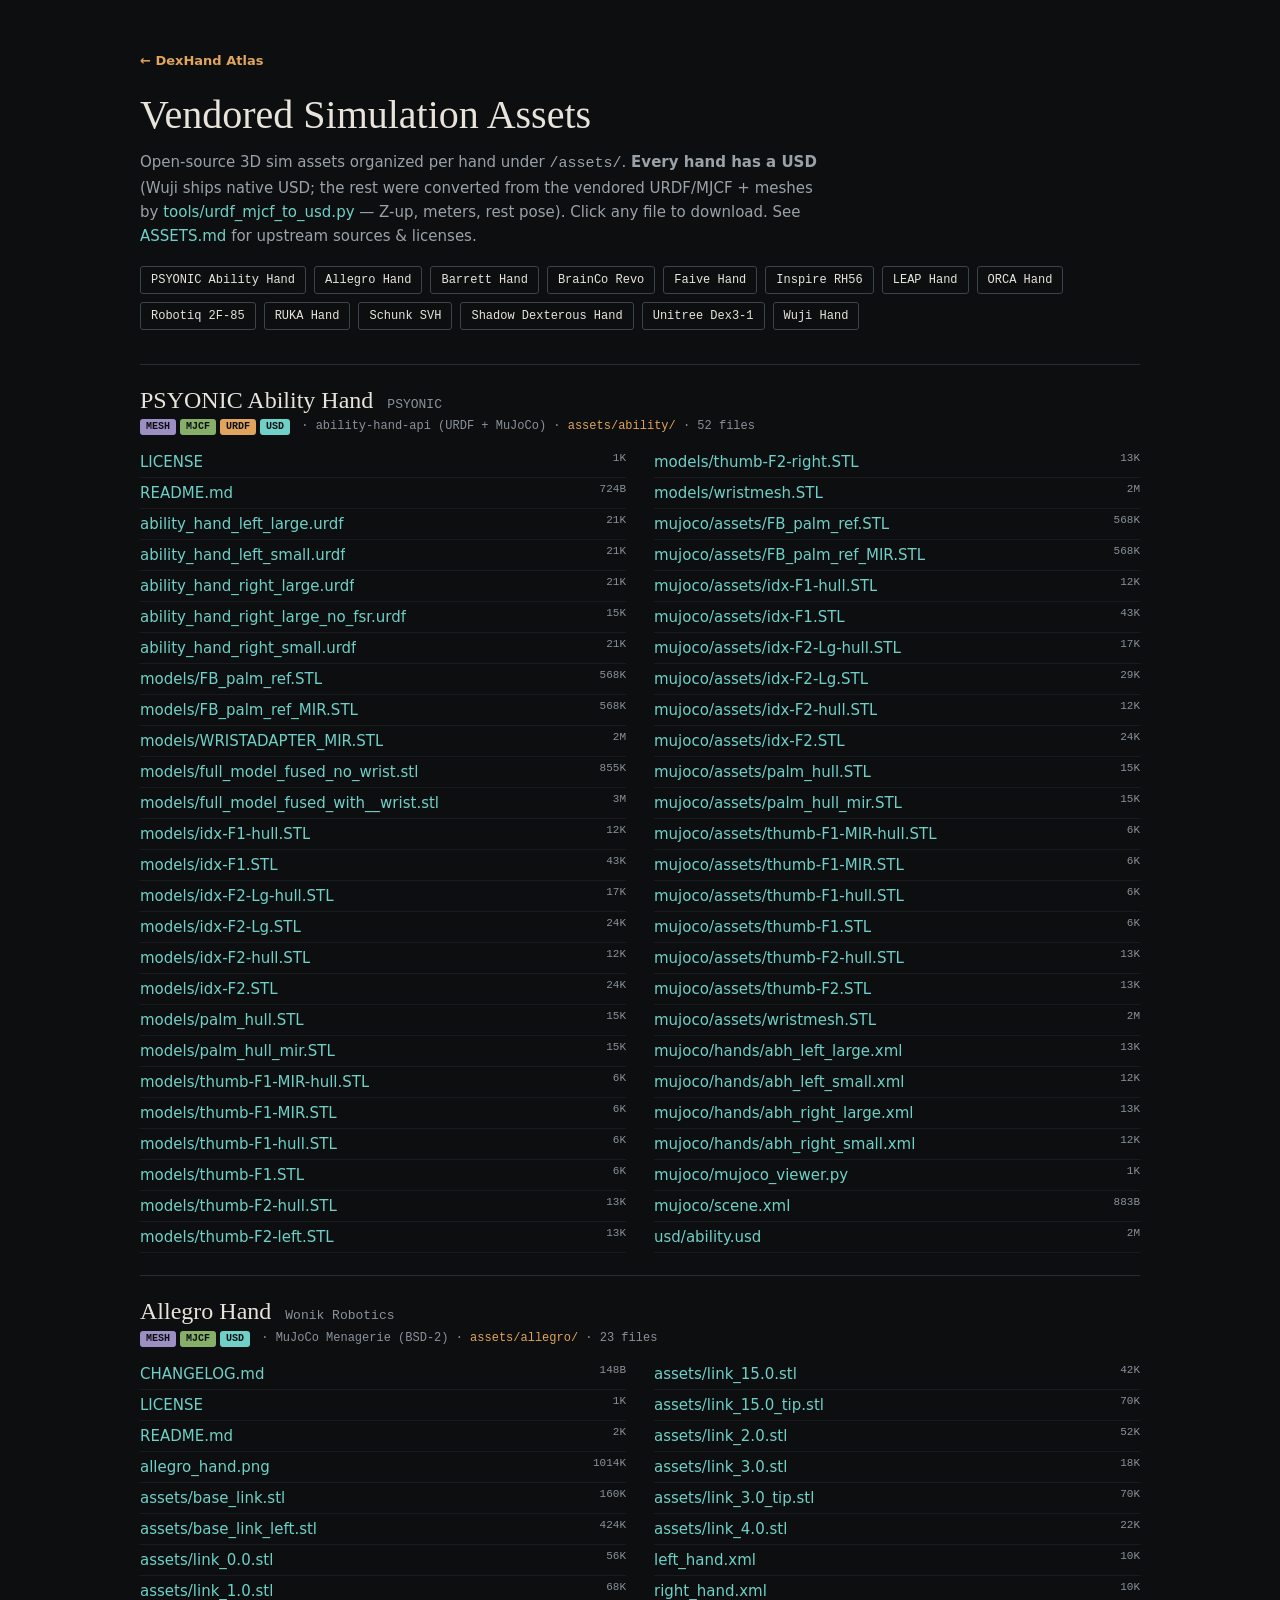
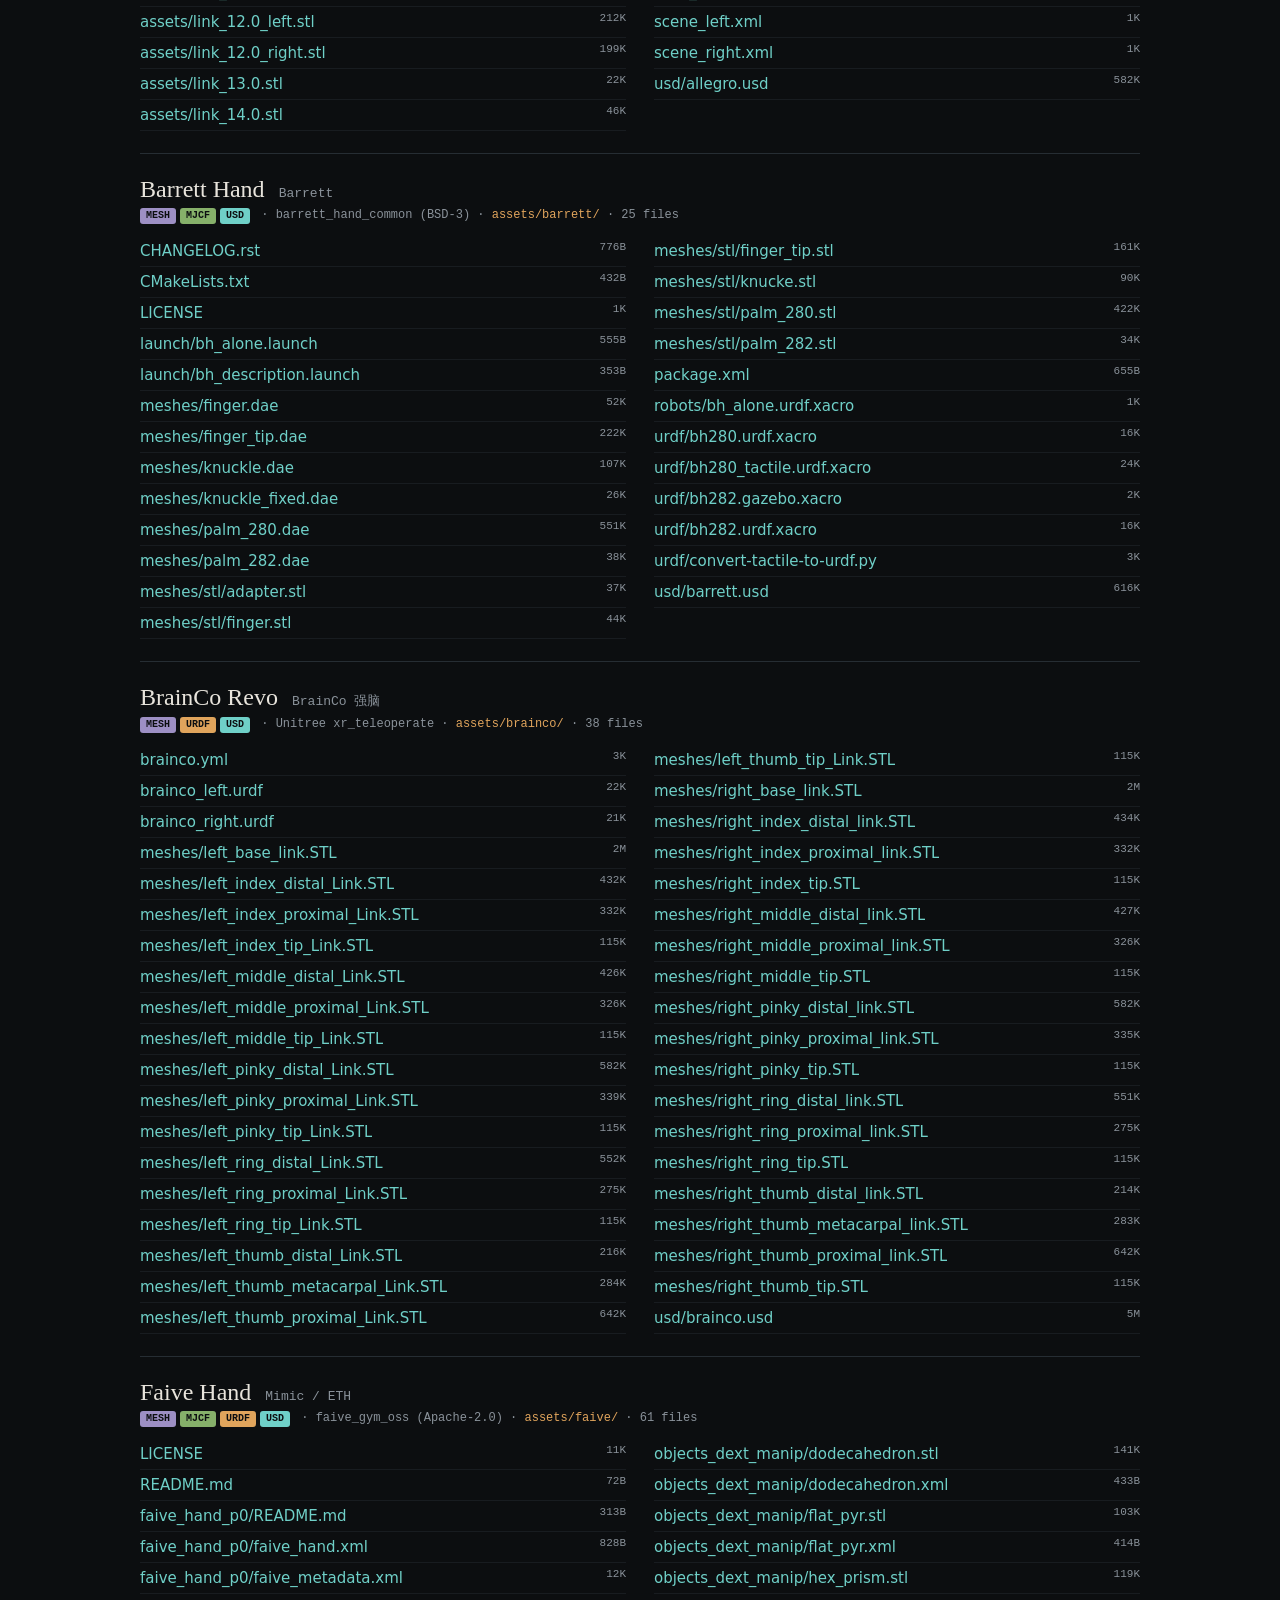
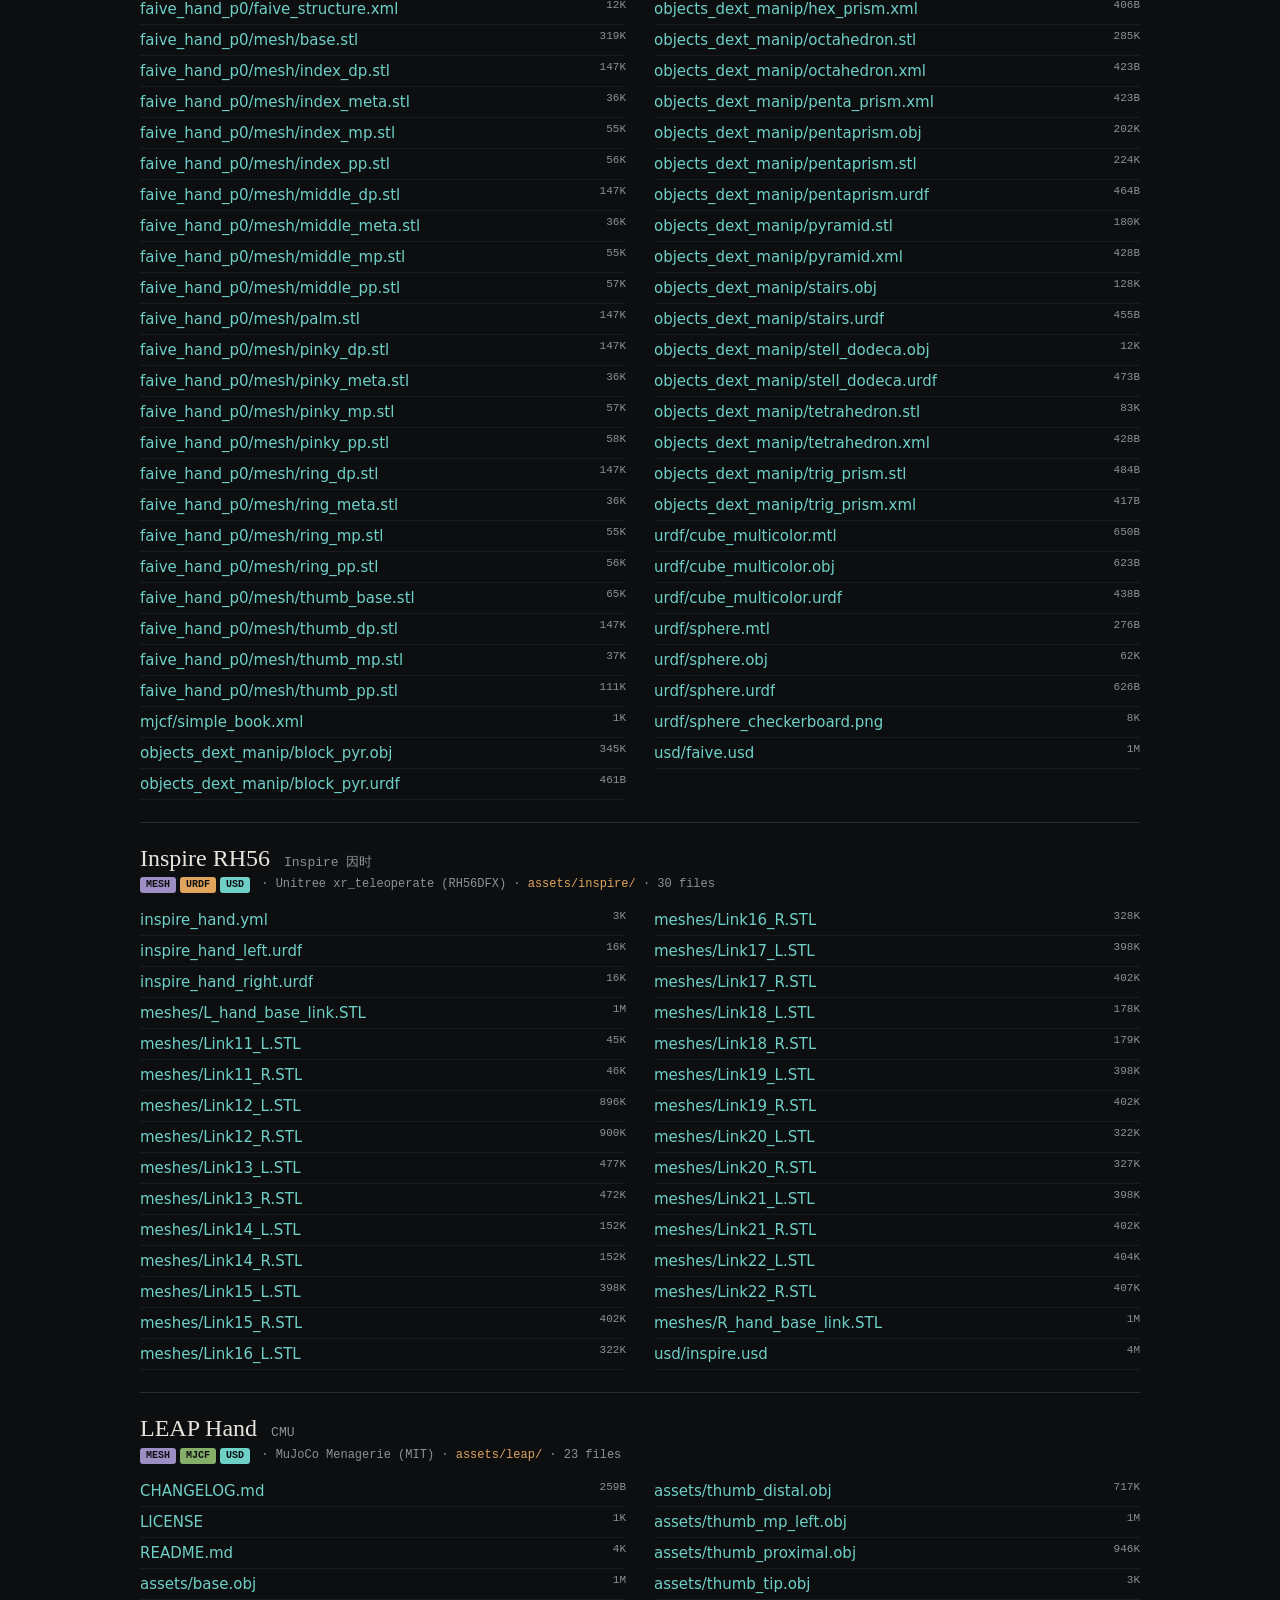
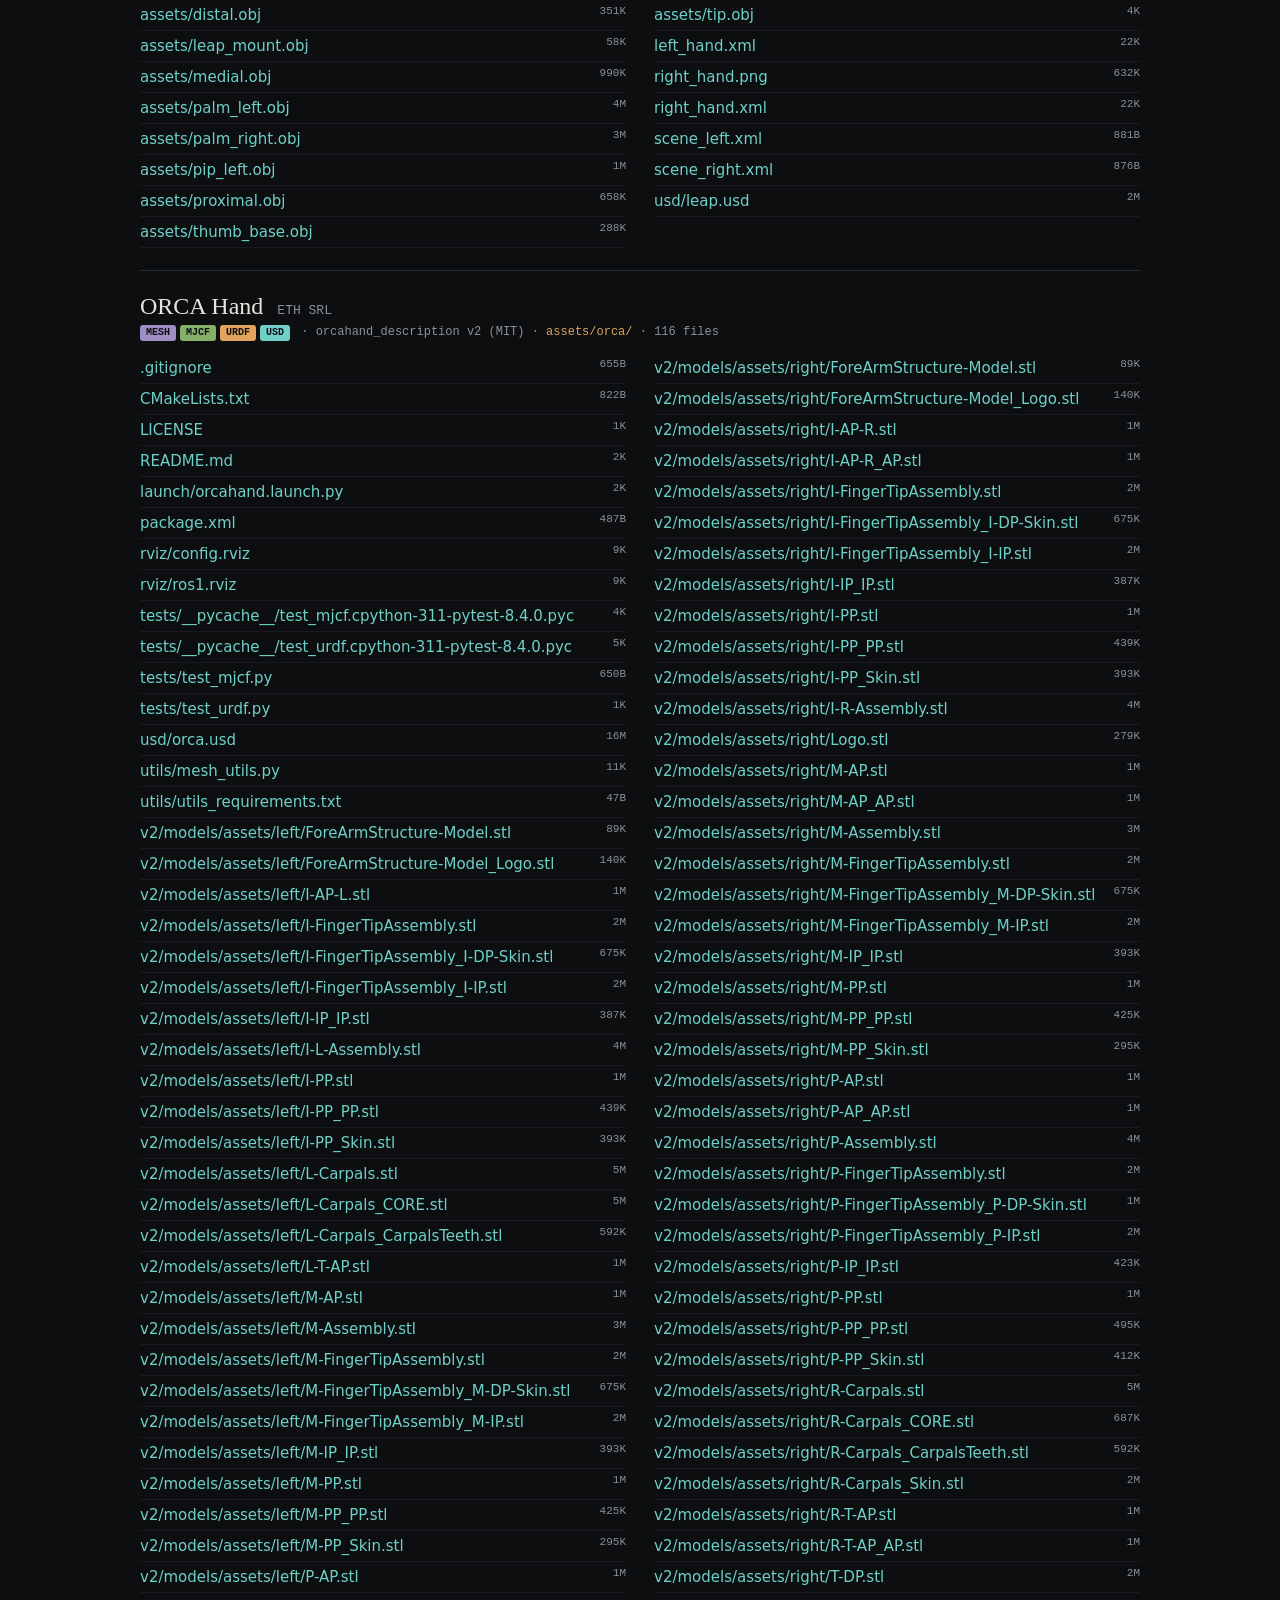
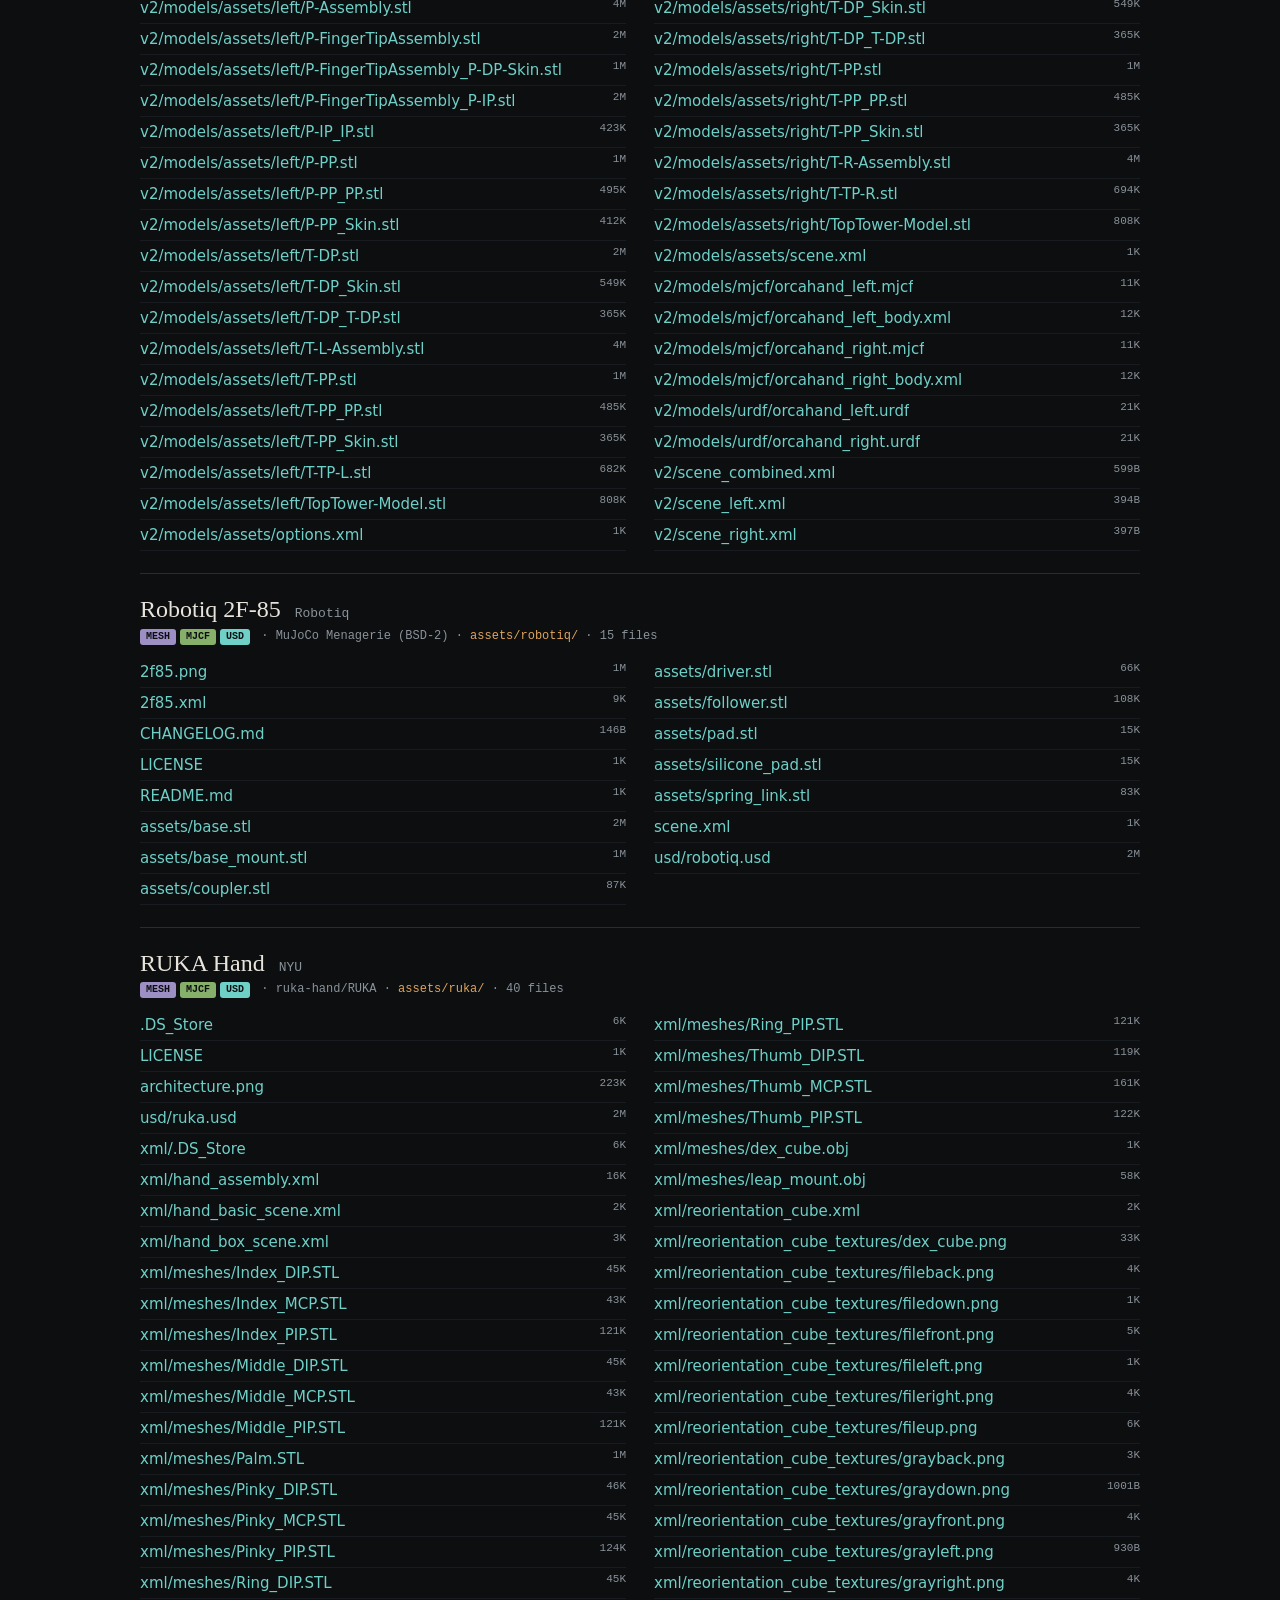
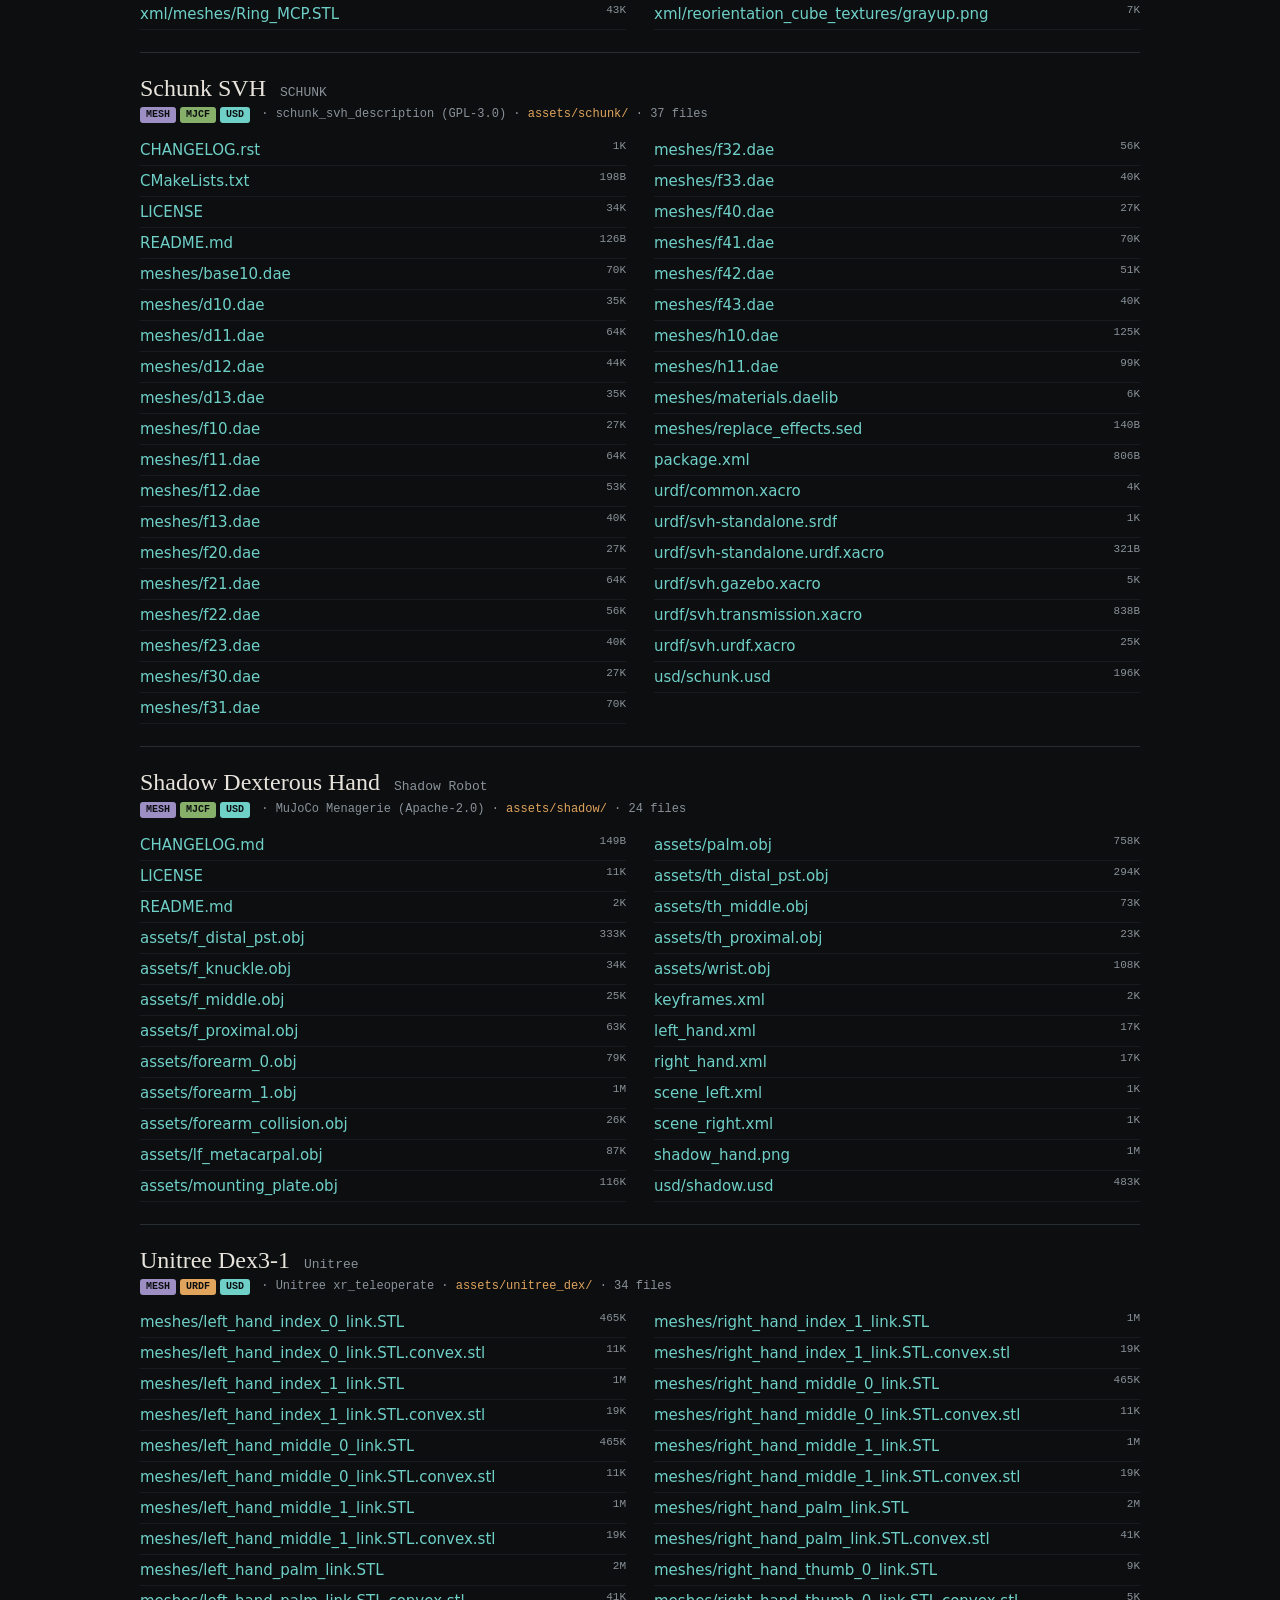
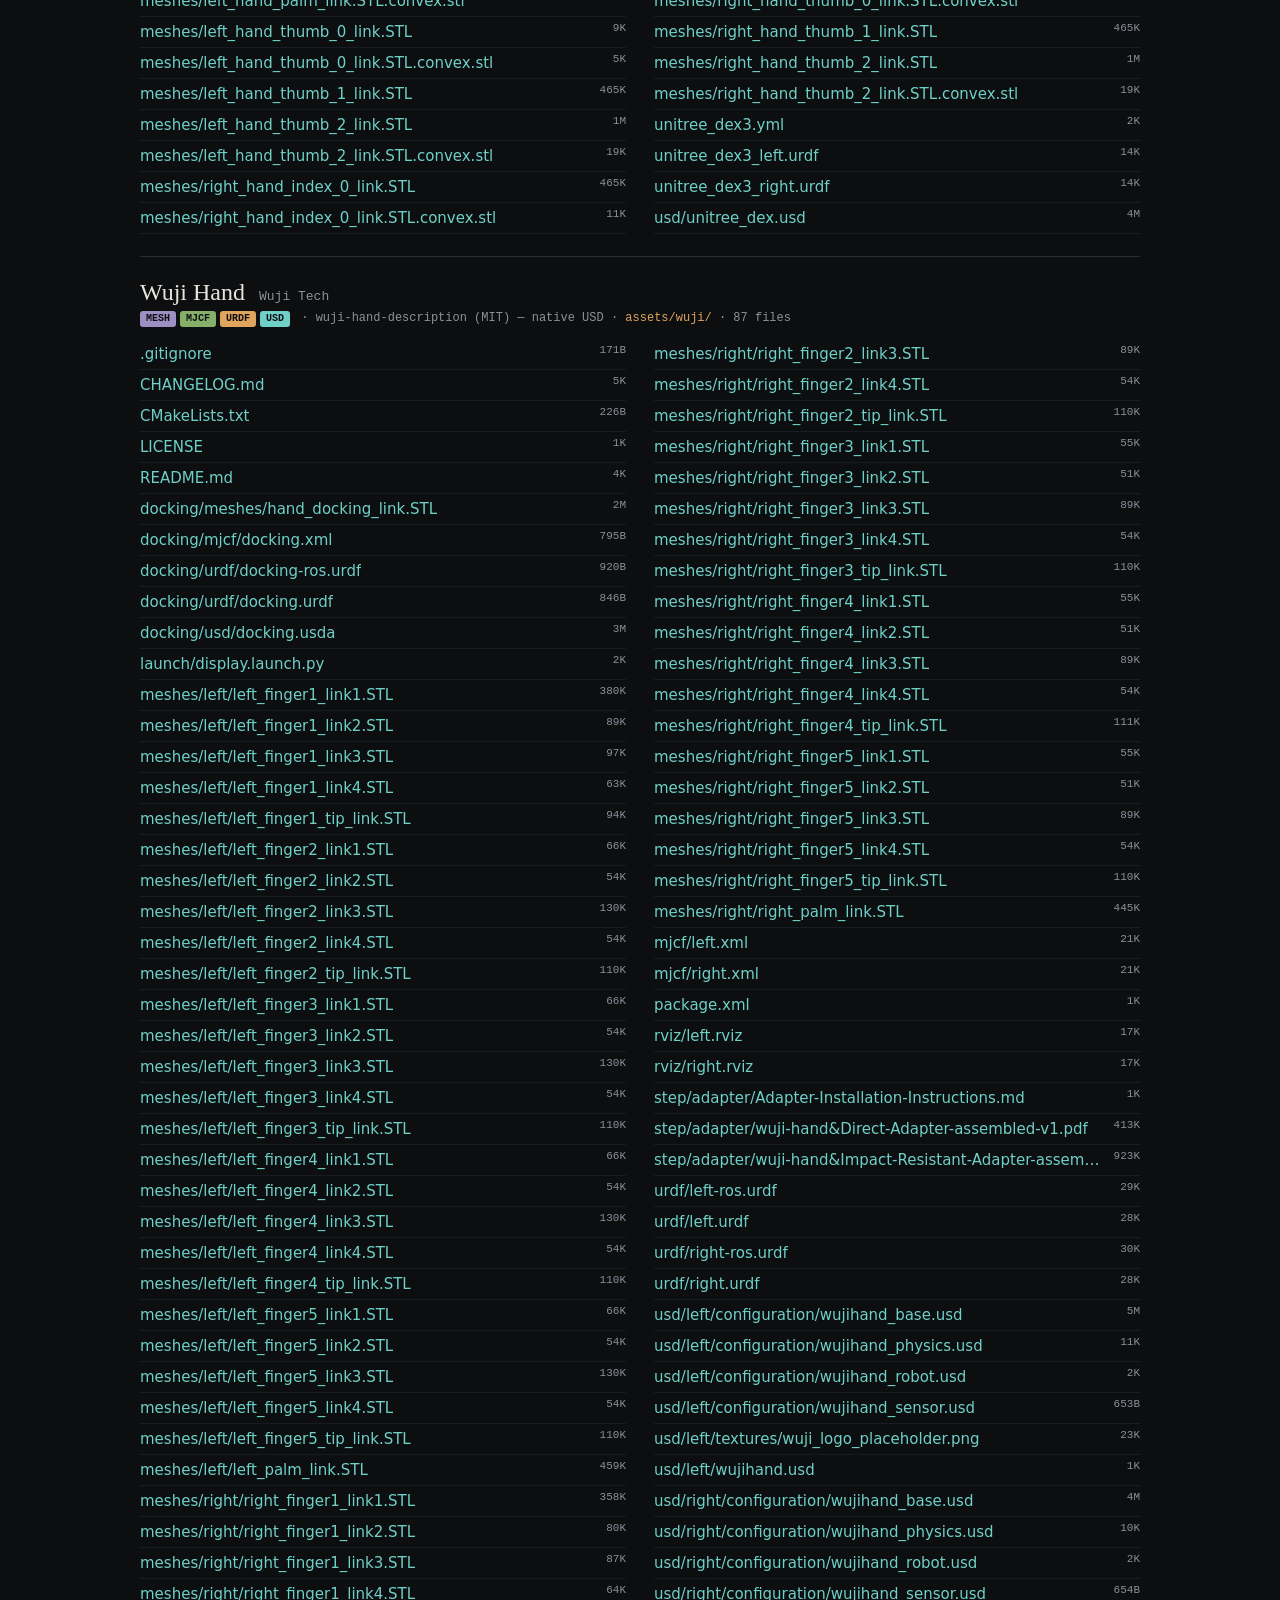
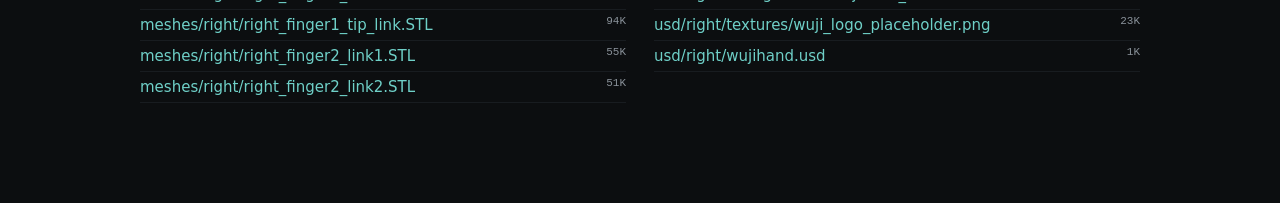
==== commit 7e7cdd34: "Generate USD for every vendored hand (all 14 have USD) "All USD" deliverable: Wuji ships native USD;" ====
--- a/assets/index.html
+++ b/assets/index.html
@@ -5,7 +5,7 @@
 body{margin:0;background:#0c0e10;color:#e8e4dc;font:15px/1.6 'Archivo',system-ui,sans-serif}
 .wrap{max-width:1000px;margin:0 auto;padding:48px 24px 80px}
 h1{font:300 40px/1 'Fraunces',Georgia,serif;margin:0 0 8px}
-.lead{color:#9aa2a8;max-width:70ch;margin-bottom:8px}
+.lead{color:#9aa2a8;max-width:72ch;margin-bottom:8px}
 a{color:#6fd0c8;text-decoration:none} a:hover{color:#f4b96b}
 .back{font:600 13px/1 system-ui;display:inline-block;margin-bottom:28px;color:#e0a45c}
 .toc{display:flex;flex-wrap:wrap;gap:8px;margin:18px 0 34px}
@@ -26,60 +26,60 @@
 </style></head><body><div class="wrap">
 <a class="back" href="../index.html">&larr; DexHand Atlas</a>
 <h1>Vendored Simulation Assets</h1>
-<p class="lead">Open-source 3D sim assets (USD / URDF / MJCF / meshes) downloaded and organized per hand under <code>/assets/</code>. Click any file to download. See <a href="../ASSETS.md">ASSETS.md</a> for upstream sources &amp; licenses. Heavy CAD (STEP) and vendor demos were pruned; licenses retained per folder.</p>
+<p class="lead">Open-source 3D sim assets organized per hand under <code>/assets/</code>. <b>Every hand has a USD</b> (Wuji ships native USD; the rest were converted from the vendored URDF/MJCF + meshes by <a href="tools/urdf_mjcf_to_usd.py">tools/urdf_mjcf_to_usd.py</a> — Z-up, meters, rest pose). Click any file to download. See <a href="../ASSETS.md">ASSETS.md</a> for upstream sources &amp; licenses.</p>
 <div class="toc"><a href="#ability">PSYONIC Ability Hand</a><a href="#allegro">Allegro Hand</a><a href="#barrett">Barrett Hand</a><a href="#brainco">BrainCo Revo</a><a href="#faive">Faive Hand</a><a href="#inspire">Inspire RH56</a><a href="#leap">LEAP Hand</a><a href="#orca">ORCA Hand</a><a href="#robotiq">Robotiq 2F-85</a><a href="#ruka">RUKA Hand</a><a href="#schunk">Schunk SVH</a><a href="#shadow">Shadow Dexterous Hand</a><a href="#unitree_dex">Unitree Dex3-1</a><a href="#wuji">Wuji Hand</a></div>
 <section id="ability" class="hand">
   <h2>PSYONIC Ability Hand <small>PSYONIC</small></h2>
-  <p class="src"><span class="fmt mesh">MESH</span><span class="fmt mjcf">MJCF</span><span class="fmt urdf">URDF</span> &middot; ability-hand-api (URDF + MuJoCo) &middot; <code>assets/ability/</code> &middot; 51 files</p>
-  <ul class="files"><li><a href="ability/LICENSE">LICENSE</a><span class="sz">1K</span></li><li><a href="ability/README.md">README.md</a><span class="sz">724B</span></li><li><a href="ability/ability_hand_left_large.urdf">ability_hand_left_large.urdf</a><span class="sz">21K</span></li><li><a href="ability/ability_hand_left_small.urdf">ability_hand_left_small.urdf</a><span class="sz">21K</span></li><li><a href="ability/ability_hand_right_large.urdf">ability_hand_right_large.urdf</a><span class="sz">21K</span></li><li><a href="ability/ability_hand_right_large_no_fsr.urdf">ability_hand_right_large_no_fsr.urdf</a><span class="sz">15K</span></li><li><a href="ability/ability_hand_right_small.urdf">ability_hand_right_small.urdf</a><span class="sz">21K</span></li><li><a href="ability/models/FB_palm_ref.STL">models/FB_palm_ref.STL</a><span class="sz">568K</span></li><li><a href="ability/models/FB_palm_ref_MIR.STL">models/FB_palm_ref_MIR.STL</a><span class="sz">568K</span></li><li><a href="ability/models/WRISTADAPTER_MIR.STL">models/WRISTADAPTER_MIR.STL</a><span class="sz">2M</span></li><li><a href="ability/models/full_model_fused_no_wrist.stl">models/full_model_fused_no_wrist.stl</a><span class="sz">855K</span></li><li><a href="ability/models/full_model_fused_with__wrist.stl">models/full_model_fused_with__wrist.stl</a><span class="sz">3M</span></li><li><a href="ability/models/idx-F1-hull.STL">models/idx-F1-hull.STL</a><span class="sz">12K</span></li><li><a href="ability/models/idx-F1.STL">models/idx-F1.STL</a><span class="sz">43K</span></li><li><a href="ability/models/idx-F2-Lg-hull.STL">models/idx-F2-Lg-hull.STL</a><span class="sz">17K</span></li><li><a href="ability/models/idx-F2-Lg.STL">models/idx-F2-Lg.STL</a><span class="sz">24K</span></li><li><a href="ability/models/idx-F2-hull.STL">models/idx-F2-hull.STL</a><span class="sz">12K</span></li><li><a href="ability/models/idx-F2.STL">models/idx-F2.STL</a><span class="sz">24K</span></li><li><a href="ability/models/palm_hull.STL">models/palm_hull.STL</a><span class="sz">15K</span></li><li><a href="ability/models/palm_hull_mir.STL">models/palm_hull_mir.STL</a><span class="sz">15K</span></li><li><a href="ability/models/thumb-F1-MIR-hull.STL">models/thumb-F1-MIR-hull.STL</a><span class="sz">6K</span></li><li><a href="ability/models/thumb-F1-MIR.STL">models/thumb-F1-MIR.STL</a><span class="sz">6K</span></li><li><a href="ability/models/thumb-F1-hull.STL">models/thumb-F1-hull.STL</a><span class="sz">6K</span></li><li><a href="ability/models/thumb-F1.STL">models/thumb-F1.STL</a><span class="sz">6K</span></li><li><a href="ability/models/thumb-F2-hull.STL">models/thumb-F2-hull.STL</a><span class="sz">13K</span></li><li><a href="ability/models/thumb-F2-left.STL">models/thumb-F2-left.STL</a><span class="sz">13K</span></li><li><a href="ability/models/thumb-F2-right.STL">models/thumb-F2-right.STL</a><span class="sz">13K</span></li><li><a href="ability/models/wristmesh.STL">models/wristmesh.STL</a><span class="sz">2M</span></li><li><a href="ability/mujoco/assets/FB_palm_ref.STL">mujoco/assets/FB_palm_ref.STL</a><span class="sz">568K</span></li><li><a href="ability/mujoco/assets/FB_palm_ref_MIR.STL">mujoco/assets/FB_palm_ref_MIR.STL</a><span class="sz">568K</span></li><li><a href="ability/mujoco/assets/idx-F1-hull.STL">mujoco/assets/idx-F1-hull.STL</a><span class="sz">12K</span></li><li><a href="ability/mujoco/assets/idx-F1.STL">mujoco/assets/idx-F1.STL</a><span class="sz">43K</span></li><li><a href="ability/mujoco/assets/idx-F2-Lg-hull.STL">mujoco/assets/idx-F2-Lg-hull.STL</a><span class="sz">17K</span></li><li><a href="ability/mujoco/assets/idx-F2-Lg.STL">mujoco/assets/idx-F2-Lg.STL</a><span class="sz">29K</span></li><li><a href="ability/mujoco/assets/idx-F2-hull.STL">mujoco/assets/idx-F2-hull.STL</a><span class="sz">12K</span></li><li><a href="ability/mujoco/assets/idx-F2.STL">mujoco/assets/idx-F2.STL</a><span class="sz">24K</span></li><li><a href="ability/mujoco/assets/palm_hull.STL">mujoco/assets/palm_hull.STL</a><span class="sz">15K</span></li><li><a href="ability/mujoco/assets/palm_hull_mir.STL">mujoco/assets/palm_hull_mir.STL</a><span class="sz">15K</span></li><li><a href="ability/mujoco/assets/thumb-F1-MIR-hull.STL">mujoco/assets/thumb-F1-MIR-hull.STL</a><span class="sz">6K</span></li><li><a href="ability/mujoco/assets/thumb-F1-MIR.STL">mujoco/assets/thumb-F1-MIR.STL</a><span class="sz">6K</span></li><li><a href="ability/mujoco/assets/thumb-F1-hull.STL">mujoco/assets/thumb-F1-hull.STL</a><span class="sz">6K</span></li><li><a href="ability/mujoco/assets/thumb-F1.STL">mujoco/assets/thumb-F1.STL</a><span class="sz">6K</span></li><li><a href="ability/mujoco/assets/thumb-F2-hull.STL">mujoco/assets/thumb-F2-hull.STL</a><span class="sz">13K</span></li><li><a href="ability/mujoco/assets/thumb-F2.STL">mujoco/assets/thumb-F2.STL</a><span class="sz">13K</span></li><li><a href="ability/mujoco/assets/wristmesh.STL">mujoco/assets/wristmesh.STL</a><span class="sz">2M</span></li><li><a href="ability/mujoco/hands/abh_left_large.xml">mujoco/hands/abh_left_large.xml</a><span class="sz">13K</span></li><li><a href="ability/mujoco/hands/abh_left_small.xml">mujoco/hands/abh_left_small.xml</a><span class="sz">12K</span></li><li><a href="ability/mujoco/hands/abh_right_large.xml">mujoco/hands/abh_right_large.xml</a><span class="sz">13K</span></li><li><a href="ability/mujoco/hands/abh_right_small.xml">mujoco/hands/abh_right_small.xml</a><span class="sz">12K</span></li><li><a href="ability/mujoco/mujoco_viewer.py">mujoco/mujoco_viewer.py</a><span class="sz">1K</span></li><li><a href="ability/mujoco/scene.xml">mujoco/scene.xml</a><span class="sz">883B</span></li></ul>
+  <p class="src"><span class="fmt mesh">MESH</span><span class="fmt mjcf">MJCF</span><span class="fmt urdf">URDF</span><span class="fmt usd">USD</span> &middot; ability-hand-api (URDF + MuJoCo) &middot; <code>assets/ability/</code> &middot; 52 files</p>
+  <ul class="files"><li><a href="ability/LICENSE">LICENSE</a><span class="sz">1K</span></li><li><a href="ability/README.md">README.md</a><span class="sz">724B</span></li><li><a href="ability/ability_hand_left_large.urdf">ability_hand_left_large.urdf</a><span class="sz">21K</span></li><li><a href="ability/ability_hand_left_small.urdf">ability_hand_left_small.urdf</a><span class="sz">21K</span></li><li><a href="ability/ability_hand_right_large.urdf">ability_hand_right_large.urdf</a><span class="sz">21K</span></li><li><a href="ability/ability_hand_right_large_no_fsr.urdf">ability_hand_right_large_no_fsr.urdf</a><span class="sz">15K</span></li><li><a href="ability/ability_hand_right_small.urdf">ability_hand_right_small.urdf</a><span class="sz">21K</span></li><li><a href="ability/models/FB_palm_ref.STL">models/FB_palm_ref.STL</a><span class="sz">568K</span></li><li><a href="ability/models/FB_palm_ref_MIR.STL">models/FB_palm_ref_MIR.STL</a><span class="sz">568K</span></li><li><a href="ability/models/WRISTADAPTER_MIR.STL">models/WRISTADAPTER_MIR.STL</a><span class="sz">2M</span></li><li><a href="ability/models/full_model_fused_no_wrist.stl">models/full_model_fused_no_wrist.stl</a><span class="sz">855K</span></li><li><a href="ability/models/full_model_fused_with__wrist.stl">models/full_model_fused_with__wrist.stl</a><span class="sz">3M</span></li><li><a href="ability/models/idx-F1-hull.STL">models/idx-F1-hull.STL</a><span class="sz">12K</span></li><li><a href="ability/models/idx-F1.STL">models/idx-F1.STL</a><span class="sz">43K</span></li><li><a href="ability/models/idx-F2-Lg-hull.STL">models/idx-F2-Lg-hull.STL</a><span class="sz">17K</span></li><li><a href="ability/models/idx-F2-Lg.STL">models/idx-F2-Lg.STL</a><span class="sz">24K</span></li><li><a href="ability/models/idx-F2-hull.STL">models/idx-F2-hull.STL</a><span class="sz">12K</span></li><li><a href="ability/models/idx-F2.STL">models/idx-F2.STL</a><span class="sz">24K</span></li><li><a href="ability/models/palm_hull.STL">models/palm_hull.STL</a><span class="sz">15K</span></li><li><a href="ability/models/palm_hull_mir.STL">models/palm_hull_mir.STL</a><span class="sz">15K</span></li><li><a href="ability/models/thumb-F1-MIR-hull.STL">models/thumb-F1-MIR-hull.STL</a><span class="sz">6K</span></li><li><a href="ability/models/thumb-F1-MIR.STL">models/thumb-F1-MIR.STL</a><span class="sz">6K</span></li><li><a href="ability/models/thumb-F1-hull.STL">models/thumb-F1-hull.STL</a><span class="sz">6K</span></li><li><a href="ability/models/thumb-F1.STL">models/thumb-F1.STL</a><span class="sz">6K</span></li><li><a href="ability/models/thumb-F2-hull.STL">models/thumb-F2-hull.STL</a><span class="sz">13K</span></li><li><a href="ability/models/thumb-F2-left.STL">models/thumb-F2-left.STL</a><span class="sz">13K</span></li><li><a href="ability/models/thumb-F2-right.STL">models/thumb-F2-right.STL</a><span class="sz">13K</span></li><li><a href="ability/models/wristmesh.STL">models/wristmesh.STL</a><span class="sz">2M</span></li><li><a href="ability/mujoco/assets/FB_palm_ref.STL">mujoco/assets/FB_palm_ref.STL</a><span class="sz">568K</span></li><li><a href="ability/mujoco/assets/FB_palm_ref_MIR.STL">mujoco/assets/FB_palm_ref_MIR.STL</a><span class="sz">568K</span></li><li><a href="ability/mujoco/assets/idx-F1-hull.STL">mujoco/assets/idx-F1-hull.STL</a><span class="sz">12K</span></li><li><a href="ability/mujoco/assets/idx-F1.STL">mujoco/assets/idx-F1.STL</a><span class="sz">43K</span></li><li><a href="ability/mujoco/assets/idx-F2-Lg-hull.STL">mujoco/assets/idx-F2-Lg-hull.STL</a><span class="sz">17K</span></li><li><a href="ability/mujoco/assets/idx-F2-Lg.STL">mujoco/assets/idx-F2-Lg.STL</a><span class="sz">29K</span></li><li><a href="ability/mujoco/assets/idx-F2-hull.STL">mujoco/assets/idx-F2-hull.STL</a><span class="sz">12K</span></li><li><a href="ability/mujoco/assets/idx-F2.STL">mujoco/assets/idx-F2.STL</a><span class="sz">24K</span></li><li><a href="ability/mujoco/assets/palm_hull.STL">mujoco/assets/palm_hull.STL</a><span class="sz">15K</span></li><li><a href="ability/mujoco/assets/palm_hull_mir.STL">mujoco/assets/palm_hull_mir.STL</a><span class="sz">15K</span></li><li><a href="ability/mujoco/assets/thumb-F1-MIR-hull.STL">mujoco/assets/thumb-F1-MIR-hull.STL</a><span class="sz">6K</span></li><li><a href="ability/mujoco/assets/thumb-F1-MIR.STL">mujoco/assets/thumb-F1-MIR.STL</a><span class="sz">6K</span></li><li><a href="ability/mujoco/assets/thumb-F1-hull.STL">mujoco/assets/thumb-F1-hull.STL</a><span class="sz">6K</span></li><li><a href="ability/mujoco/assets/thumb-F1.STL">mujoco/assets/thumb-F1.STL</a><span class="sz">6K</span></li><li><a href="ability/mujoco/assets/thumb-F2-hull.STL">mujoco/assets/thumb-F2-hull.STL</a><span class="sz">13K</span></li><li><a href="ability/mujoco/assets/thumb-F2.STL">mujoco/assets/thumb-F2.STL</a><span class="sz">13K</span></li><li><a href="ability/mujoco/assets/wristmesh.STL">mujoco/assets/wristmesh.STL</a><span class="sz">2M</span></li><li><a href="ability/mujoco/hands/abh_left_large.xml">mujoco/hands/abh_left_large.xml</a><span class="sz">13K</span></li><li><a href="ability/mujoco/hands/abh_left_small.xml">mujoco/hands/abh_left_small.xml</a><span class="sz">12K</span></li><li><a href="ability/mujoco/hands/abh_right_large.xml">mujoco/hands/abh_right_large.xml</a><span class="sz">13K</span></li><li><a href="ability/mujoco/hands/abh_right_small.xml">mujoco/hands/abh_right_small.xml</a><span class="sz">12K</span></li><li><a href="ability/mujoco/mujoco_viewer.py">mujoco/mujoco_viewer.py</a><span class="sz">1K</span></li><li><a href="ability/mujoco/scene.xml">mujoco/scene.xml</a><span class="sz">883B</span></li><li><a href="ability/usd/ability.usd">usd/ability.usd</a><span class="sz">2M</span></li></ul>
 </section><section id="allegro" class="hand">
   <h2>Allegro Hand <small>Wonik Robotics</small></h2>
-  <p class="src"><span class="fmt mesh">MESH</span><span class="fmt mjcf">MJCF</span> &middot; MuJoCo Menagerie (BSD-2) &middot; <code>assets/allegro/</code> &middot; 22 files</p>
-  <ul class="files"><li><a href="allegro/CHANGELOG.md">CHANGELOG.md</a><span class="sz">148B</span></li><li><a href="allegro/LICENSE">LICENSE</a><span class="sz">1K</span></li><li><a href="allegro/README.md">README.md</a><span class="sz">2K</span></li><li><a href="allegro/allegro_hand.png">allegro_hand.png</a><span class="sz">1014K</span></li><li><a href="allegro/assets/base_link.stl">assets/base_link.stl</a><span class="sz">160K</span></li><li><a href="allegro/assets/base_link_left.stl">assets/base_link_left.stl</a><span class="sz">424K</span></li><li><a href="allegro/assets/link_0.0.stl">assets/link_0.0.stl</a><span class="sz">56K</span></li><li><a href="allegro/assets/link_1.0.stl">assets/link_1.0.stl</a><span class="sz">68K</span></li><li><a href="allegro/assets/link_12.0_left.stl">assets/link_12.0_left.stl</a><span class="sz">212K</span></li><li><a href="allegro/assets/link_12.0_right.stl">assets/link_12.0_right.stl</a><span class="sz">199K</span></li><li><a href="allegro/assets/link_13.0.stl">assets/link_13.0.stl</a><span class="sz">22K</span></li><li><a href="allegro/assets/link_14.0.stl">assets/link_14.0.stl</a><span class="sz">46K</span></li><li><a href="allegro/assets/link_15.0.stl">assets/link_15.0.stl</a><span class="sz">42K</span></li><li><a href="allegro/assets/link_15.0_tip.stl">assets/link_15.0_tip.stl</a><span class="sz">70K</span></li><li><a href="allegro/assets/link_2.0.stl">assets/link_2.0.stl</a><span class="sz">52K</span></li><li><a href="allegro/assets/link_3.0.stl">assets/link_3.0.stl</a><span class="sz">18K</span></li><li><a href="allegro/assets/link_3.0_tip.stl">assets/link_3.0_tip.stl</a><span class="sz">70K</span></li><li><a href="allegro/assets/link_4.0.stl">assets/link_4.0.stl</a><span class="sz">22K</span></li><li><a href="allegro/left_hand.xml">left_hand.xml</a><span class="sz">10K</span></li><li><a href="allegro/right_hand.xml">right_hand.xml</a><span class="sz">10K</span></li><li><a href="allegro/scene_left.xml">scene_left.xml</a><span class="sz">1K</span></li><li><a href="allegro/scene_right.xml">scene_right.xml</a><span class="sz">1K</span></li></ul>
+  <p class="src"><span class="fmt mesh">MESH</span><span class="fmt mjcf">MJCF</span><span class="fmt usd">USD</span> &middot; MuJoCo Menagerie (BSD-2) &middot; <code>assets/allegro/</code> &middot; 23 files</p>
+  <ul class="files"><li><a href="allegro/CHANGELOG.md">CHANGELOG.md</a><span class="sz">148B</span></li><li><a href="allegro/LICENSE">LICENSE</a><span class="sz">1K</span></li><li><a href="allegro/README.md">README.md</a><span class="sz">2K</span></li><li><a href="allegro/allegro_hand.png">allegro_hand.png</a><span class="sz">1014K</span></li><li><a href="allegro/assets/base_link.stl">assets/base_link.stl</a><span class="sz">160K</span></li><li><a href="allegro/assets/base_link_left.stl">assets/base_link_left.stl</a><span class="sz">424K</span></li><li><a href="allegro/assets/link_0.0.stl">assets/link_0.0.stl</a><span class="sz">56K</span></li><li><a href="allegro/assets/link_1.0.stl">assets/link_1.0.stl</a><span class="sz">68K</span></li><li><a href="allegro/assets/link_12.0_left.stl">assets/link_12.0_left.stl</a><span class="sz">212K</span></li><li><a href="allegro/assets/link_12.0_right.stl">assets/link_12.0_right.stl</a><span class="sz">199K</span></li><li><a href="allegro/assets/link_13.0.stl">assets/link_13.0.stl</a><span class="sz">22K</span></li><li><a href="allegro/assets/link_14.0.stl">assets/link_14.0.stl</a><span class="sz">46K</span></li><li><a href="allegro/assets/link_15.0.stl">assets/link_15.0.stl</a><span class="sz">42K</span></li><li><a href="allegro/assets/link_15.0_tip.stl">assets/link_15.0_tip.stl</a><span class="sz">70K</span></li><li><a href="allegro/assets/link_2.0.stl">assets/link_2.0.stl</a><span class="sz">52K</span></li><li><a href="allegro/assets/link_3.0.stl">assets/link_3.0.stl</a><span class="sz">18K</span></li><li><a href="allegro/assets/link_3.0_tip.stl">assets/link_3.0_tip.stl</a><span class="sz">70K</span></li><li><a href="allegro/assets/link_4.0.stl">assets/link_4.0.stl</a><span class="sz">22K</span></li><li><a href="allegro/left_hand.xml">left_hand.xml</a><span class="sz">10K</span></li><li><a href="allegro/right_hand.xml">right_hand.xml</a><span class="sz">10K</span></li><li><a href="allegro/scene_left.xml">scene_left.xml</a><span class="sz">1K</span></li><li><a href="allegro/scene_right.xml">scene_right.xml</a><span class="sz">1K</span></li><li><a href="allegro/usd/allegro.usd">usd/allegro.usd</a><span class="sz">582K</span></li></ul>
 </section><section id="barrett" class="hand">
   <h2>Barrett Hand <small>Barrett</small></h2>
-  <p class="src"><span class="fmt mesh">MESH</span><span class="fmt mjcf">MJCF</span> &middot; barrett_hand_common (BSD-3) &middot; <code>assets/barrett/</code> &middot; 24 files</p>
-  <ul class="files"><li><a href="barrett/CHANGELOG.rst">CHANGELOG.rst</a><span class="sz">776B</span></li><li><a href="barrett/CMakeLists.txt">CMakeLists.txt</a><span class="sz">432B</span></li><li><a href="barrett/LICENSE">LICENSE</a><span class="sz">1K</span></li><li><a href="barrett/launch/bh_alone.launch">launch/bh_alone.launch</a><span class="sz">555B</span></li><li><a href="barrett/launch/bh_description.launch">launch/bh_description.launch</a><span class="sz">353B</span></li><li><a href="barrett/meshes/finger.dae">meshes/finger.dae</a><span class="sz">52K</span></li><li><a href="barrett/meshes/finger_tip.dae">meshes/finger_tip.dae</a><span class="sz">222K</span></li><li><a href="barrett/meshes/knuckle.dae">meshes/knuckle.dae</a><span class="sz">107K</span></li><li><a href="barrett/meshes/knuckle_fixed.dae">meshes/knuckle_fixed.dae</a><span class="sz">26K</span></li><li><a href="barrett/meshes/palm_280.dae">meshes/palm_280.dae</a><span class="sz">551K</span></li><li><a href="barrett/meshes/palm_282.dae">meshes/palm_282.dae</a><span class="sz">38K</span></li><li><a href="barrett/meshes/stl/adapter.stl">meshes/stl/adapter.stl</a><span class="sz">37K</span></li><li><a href="barrett/meshes/stl/finger.stl">meshes/stl/finger.stl</a><span class="sz">44K</span></li><li><a href="barrett/meshes/stl/finger_tip.stl">meshes/stl/finger_tip.stl</a><span class="sz">161K</span></li><li><a href="barrett/meshes/stl/knucke.stl">meshes/stl/knucke.stl</a><span class="sz">90K</span></li><li><a href="barrett/meshes/stl/palm_280.stl">meshes/stl/palm_280.stl</a><span class="sz">422K</span></li><li><a href="barrett/meshes/stl/palm_282.stl">meshes/stl/palm_282.stl</a><span class="sz">34K</span></li><li><a href="barrett/package.xml">package.xml</a><span class="sz">655B</span></li><li><a href="barrett/robots/bh_alone.urdf.xacro">robots/bh_alone.urdf.xacro</a><span class="sz">1K</span></li><li><a href="barrett/urdf/bh280.urdf.xacro">urdf/bh280.urdf.xacro</a><span class="sz">16K</span></li><li><a href="barrett/urdf/bh280_tactile.urdf.xacro">urdf/bh280_tactile.urdf.xacro</a><span class="sz">24K</span></li><li><a href="barrett/urdf/bh282.gazebo.xacro">urdf/bh282.gazebo.xacro</a><span class="sz">2K</span></li><li><a href="barrett/urdf/bh282.urdf.xacro">urdf/bh282.urdf.xacro</a><span class="sz">16K</span></li><li><a href="barrett/urdf/convert-tactile-to-urdf.py">urdf/convert-tactile-to-urdf.py</a><span class="sz">3K</span></li></ul>
+  <p class="src"><span class="fmt mesh">MESH</span><span class="fmt mjcf">MJCF</span><span class="fmt usd">USD</span> &middot; barrett_hand_common (BSD-3) &middot; <code>assets/barrett/</code> &middot; 25 files</p>
+  <ul class="files"><li><a href="barrett/CHANGELOG.rst">CHANGELOG.rst</a><span class="sz">776B</span></li><li><a href="barrett/CMakeLists.txt">CMakeLists.txt</a><span class="sz">432B</span></li><li><a href="barrett/LICENSE">LICENSE</a><span class="sz">1K</span></li><li><a href="barrett/launch/bh_alone.launch">launch/bh_alone.launch</a><span class="sz">555B</span></li><li><a href="barrett/launch/bh_description.launch">launch/bh_description.launch</a><span class="sz">353B</span></li><li><a href="barrett/meshes/finger.dae">meshes/finger.dae</a><span class="sz">52K</span></li><li><a href="barrett/meshes/finger_tip.dae">meshes/finger_tip.dae</a><span class="sz">222K</span></li><li><a href="barrett/meshes/knuckle.dae">meshes/knuckle.dae</a><span class="sz">107K</span></li><li><a href="barrett/meshes/knuckle_fixed.dae">meshes/knuckle_fixed.dae</a><span class="sz">26K</span></li><li><a href="barrett/meshes/palm_280.dae">meshes/palm_280.dae</a><span class="sz">551K</span></li><li><a href="barrett/meshes/palm_282.dae">meshes/palm_282.dae</a><span class="sz">38K</span></li><li><a href="barrett/meshes/stl/adapter.stl">meshes/stl/adapter.stl</a><span class="sz">37K</span></li><li><a href="barrett/meshes/stl/finger.stl">meshes/stl/finger.stl</a><span class="sz">44K</span></li><li><a href="barrett/meshes/stl/finger_tip.stl">meshes/stl/finger_tip.stl</a><span class="sz">161K</span></li><li><a href="barrett/meshes/stl/knucke.stl">meshes/stl/knucke.stl</a><span class="sz">90K</span></li><li><a href="barrett/meshes/stl/palm_280.stl">meshes/stl/palm_280.stl</a><span class="sz">422K</span></li><li><a href="barrett/meshes/stl/palm_282.stl">meshes/stl/palm_282.stl</a><span class="sz">34K</span></li><li><a href="barrett/package.xml">package.xml</a><span class="sz">655B</span></li><li><a href="barrett/robots/bh_alone.urdf.xacro">robots/bh_alone.urdf.xacro</a><span class="sz">1K</span></li><li><a href="barrett/urdf/bh280.urdf.xacro">urdf/bh280.urdf.xacro</a><span class="sz">16K</span></li><li><a href="barrett/urdf/bh280_tactile.urdf.xacro">urdf/bh280_tactile.urdf.xacro</a><span class="sz">24K</span></li><li><a href="barrett/urdf/bh282.gazebo.xacro">urdf/bh282.gazebo.xacro</a><span class="sz">2K</span></li><li><a href="barrett/urdf/bh282.urdf.xacro">urdf/bh282.urdf.xacro</a><span class="sz">16K</span></li><li><a href="barrett/urdf/convert-tactile-to-urdf.py">urdf/convert-tactile-to-urdf.py</a><span class="sz">3K</span></li><li><a href="barrett/usd/barrett.usd">usd/barrett.usd</a><span class="sz">616K</span></li></ul>
 </section><section id="brainco" class="hand">
   <h2>BrainCo Revo <small>BrainCo 强脑</small></h2>
-  <p class="src"><span class="fmt mesh">MESH</span><span class="fmt urdf">URDF</span> &middot; Unitree xr_teleoperate &middot; <code>assets/brainco/</code> &middot; 37 files</p>
-  <ul class="files"><li><a href="brainco/brainco.yml">brainco.yml</a><span class="sz">3K</span></li><li><a href="brainco/brainco_left.urdf">brainco_left.urdf</a><span class="sz">22K</span></li><li><a href="brainco/brainco_right.urdf">brainco_right.urdf</a><span class="sz">21K</span></li><li><a href="brainco/meshes/left_base_link.STL">meshes/left_base_link.STL</a><span class="sz">2M</span></li><li><a href="brainco/meshes/left_index_distal_Link.STL">meshes/left_index_distal_Link.STL</a><span class="sz">432K</span></li><li><a href="brainco/meshes/left_index_proximal_Link.STL">meshes/left_index_proximal_Link.STL</a><span class="sz">332K</span></li><li><a href="brainco/meshes/left_index_tip_Link.STL">meshes/left_index_tip_Link.STL</a><span class="sz">115K</span></li><li><a href="brainco/meshes/left_middle_distal_Link.STL">meshes/left_middle_distal_Link.STL</a><span class="sz">426K</span></li><li><a href="brainco/meshes/left_middle_proximal_Link.STL">meshes/left_middle_proximal_Link.STL</a><span class="sz">326K</span></li><li><a href="brainco/meshes/left_middle_tip_Link.STL">meshes/left_middle_tip_Link.STL</a><span class="sz">115K</span></li><li><a href="brainco/meshes/left_pinky_distal_Link.STL">meshes/left_pinky_distal_Link.STL</a><span class="sz">582K</span></li><li><a href="brainco/meshes/left_pinky_proximal_Link.STL">meshes/left_pinky_proximal_Link.STL</a><span class="sz">339K</span></li><li><a href="brainco/meshes/left_pinky_tip_Link.STL">meshes/left_pinky_tip_Link.STL</a><span class="sz">115K</span></li><li><a href="brainco/meshes/left_ring_distal_Link.STL">meshes/left_ring_distal_Link.STL</a><span class="sz">552K</span></li><li><a href="brainco/meshes/left_ring_proximal_Link.STL">meshes/left_ring_proximal_Link.STL</a><span class="sz">275K</span></li><li><a href="brainco/meshes/left_ring_tip_Link.STL">meshes/left_ring_tip_Link.STL</a><span class="sz">115K</span></li><li><a href="brainco/meshes/left_thumb_distal_Link.STL">meshes/left_thumb_distal_Link.STL</a><span class="sz">216K</span></li><li><a href="brainco/meshes/left_thumb_metacarpal_Link.STL">meshes/left_thumb_metacarpal_Link.STL</a><span class="sz">284K</span></li><li><a href="brainco/meshes/left_thumb_proximal_Link.STL">meshes/left_thumb_proximal_Link.STL</a><span class="sz">642K</span></li><li><a href="brainco/meshes/left_thumb_tip_Link.STL">meshes/left_thumb_tip_Link.STL</a><span class="sz">115K</span></li><li><a href="brainco/meshes/right_base_link.STL">meshes/right_base_link.STL</a><span class="sz">2M</span></li><li><a href="brainco/meshes/right_index_distal_link.STL">meshes/right_index_distal_link.STL</a><span class="sz">434K</span></li><li><a href="brainco/meshes/right_index_proximal_link.STL">meshes/right_index_proximal_link.STL</a><span class="sz">332K</span></li><li><a href="brainco/meshes/right_index_tip.STL">meshes/right_index_tip.STL</a><span class="sz">115K</span></li><li><a href="brainco/meshes/right_middle_distal_link.STL">meshes/right_middle_distal_link.STL</a><span class="sz">427K</span></li><li><a href="brainco/meshes/right_middle_proximal_link.STL">meshes/right_middle_proximal_link.STL</a><span class="sz">326K</span></li><li><a href="brainco/meshes/right_middle_tip.STL">meshes/right_middle_tip.STL</a><span class="sz">115K</span></li><li><a href="brainco/meshes/right_pinky_distal_link.STL">meshes/right_pinky_distal_link.STL</a><span class="sz">582K</span></li><li><a href="brainco/meshes/right_pinky_proximal_link.STL">meshes/right_pinky_proximal_link.STL</a><span class="sz">335K</span></li><li><a href="brainco/meshes/right_pinky_tip.STL">meshes/right_pinky_tip.STL</a><span class="sz">115K</span></li><li><a href="brainco/meshes/right_ring_distal_link.STL">meshes/right_ring_distal_link.STL</a><span class="sz">551K</span></li><li><a href="brainco/meshes/right_ring_proximal_link.STL">meshes/right_ring_proximal_link.STL</a><span class="sz">275K</span></li><li><a href="brainco/meshes/right_ring_tip.STL">meshes/right_ring_tip.STL</a><span class="sz">115K</span></li><li><a href="brainco/meshes/right_thumb_distal_link.STL">meshes/right_thumb_distal_link.STL</a><span class="sz">214K</span></li><li><a href="brainco/meshes/right_thumb_metacarpal_link.STL">meshes/right_thumb_metacarpal_link.STL</a><span class="sz">283K</span></li><li><a href="brainco/meshes/right_thumb_proximal_link.STL">meshes/right_thumb_proximal_link.STL</a><span class="sz">642K</span></li><li><a href="brainco/meshes/right_thumb_tip.STL">meshes/right_thumb_tip.STL</a><span class="sz">115K</span></li></ul>
+  <p class="src"><span class="fmt mesh">MESH</span><span class="fmt urdf">URDF</span><span class="fmt usd">USD</span> &middot; Unitree xr_teleoperate &middot; <code>assets/brainco/</code> &middot; 38 files</p>
+  <ul class="files"><li><a href="brainco/brainco.yml">brainco.yml</a><span class="sz">3K</span></li><li><a href="brainco/brainco_left.urdf">brainco_left.urdf</a><span class="sz">22K</span></li><li><a href="brainco/brainco_right.urdf">brainco_right.urdf</a><span class="sz">21K</span></li><li><a href="brainco/meshes/left_base_link.STL">meshes/left_base_link.STL</a><span class="sz">2M</span></li><li><a href="brainco/meshes/left_index_distal_Link.STL">meshes/left_index_distal_Link.STL</a><span class="sz">432K</span></li><li><a href="brainco/meshes/left_index_proximal_Link.STL">meshes/left_index_proximal_Link.STL</a><span class="sz">332K</span></li><li><a href="brainco/meshes/left_index_tip_Link.STL">meshes/left_index_tip_Link.STL</a><span class="sz">115K</span></li><li><a href="brainco/meshes/left_middle_distal_Link.STL">meshes/left_middle_distal_Link.STL</a><span class="sz">426K</span></li><li><a href="brainco/meshes/left_middle_proximal_Link.STL">meshes/left_middle_proximal_Link.STL</a><span class="sz">326K</span></li><li><a href="brainco/meshes/left_middle_tip_Link.STL">meshes/left_middle_tip_Link.STL</a><span class="sz">115K</span></li><li><a href="brainco/meshes/left_pinky_distal_Link.STL">meshes/left_pinky_distal_Link.STL</a><span class="sz">582K</span></li><li><a href="brainco/meshes/left_pinky_proximal_Link.STL">meshes/left_pinky_proximal_Link.STL</a><span class="sz">339K</span></li><li><a href="brainco/meshes/left_pinky_tip_Link.STL">meshes/left_pinky_tip_Link.STL</a><span class="sz">115K</span></li><li><a href="brainco/meshes/left_ring_distal_Link.STL">meshes/left_ring_distal_Link.STL</a><span class="sz">552K</span></li><li><a href="brainco/meshes/left_ring_proximal_Link.STL">meshes/left_ring_proximal_Link.STL</a><span class="sz">275K</span></li><li><a href="brainco/meshes/left_ring_tip_Link.STL">meshes/left_ring_tip_Link.STL</a><span class="sz">115K</span></li><li><a href="brainco/meshes/left_thumb_distal_Link.STL">meshes/left_thumb_distal_Link.STL</a><span class="sz">216K</span></li><li><a href="brainco/meshes/left_thumb_metacarpal_Link.STL">meshes/left_thumb_metacarpal_Link.STL</a><span class="sz">284K</span></li><li><a href="brainco/meshes/left_thumb_proximal_Link.STL">meshes/left_thumb_proximal_Link.STL</a><span class="sz">642K</span></li><li><a href="brainco/meshes/left_thumb_tip_Link.STL">meshes/left_thumb_tip_Link.STL</a><span class="sz">115K</span></li><li><a href="brainco/meshes/right_base_link.STL">meshes/right_base_link.STL</a><span class="sz">2M</span></li><li><a href="brainco/meshes/right_index_distal_link.STL">meshes/right_index_distal_link.STL</a><span class="sz">434K</span></li><li><a href="brainco/meshes/right_index_proximal_link.STL">meshes/right_index_proximal_link.STL</a><span class="sz">332K</span></li><li><a href="brainco/meshes/right_index_tip.STL">meshes/right_index_tip.STL</a><span class="sz">115K</span></li><li><a href="brainco/meshes/right_middle_distal_link.STL">meshes/right_middle_distal_link.STL</a><span class="sz">427K</span></li><li><a href="brainco/meshes/right_middle_proximal_link.STL">meshes/right_middle_proximal_link.STL</a><span class="sz">326K</span></li><li><a href="brainco/meshes/right_middle_tip.STL">meshes/right_middle_tip.STL</a><span class="sz">115K</span></li><li><a href="brainco/meshes/right_pinky_distal_link.STL">meshes/right_pinky_distal_link.STL</a><span class="sz">582K</span></li><li><a href="brainco/meshes/right_pinky_proximal_link.STL">meshes/right_pinky_proximal_link.STL</a><span class="sz">335K</span></li><li><a href="brainco/meshes/right_pinky_tip.STL">meshes/right_pinky_tip.STL</a><span class="sz">115K</span></li><li><a href="brainco/meshes/right_ring_distal_link.STL">meshes/right_ring_distal_link.STL</a><span class="sz">551K</span></li><li><a href="brainco/meshes/right_ring_proximal_link.STL">meshes/right_ring_proximal_link.STL</a><span class="sz">275K</span></li><li><a href="brainco/meshes/right_ring_tip.STL">meshes/right_ring_tip.STL</a><span class="sz">115K</span></li><li><a href="brainco/meshes/right_thumb_distal_link.STL">meshes/right_thumb_distal_link.STL</a><span class="sz">214K</span></li><li><a href="brainco/meshes/right_thumb_metacarpal_link.STL">meshes/right_thumb_metacarpal_link.STL</a><span class="sz">283K</span></li><li><a href="brainco/meshes/right_thumb_proximal_link.STL">meshes/right_thumb_proximal_link.STL</a><span class="sz">642K</span></li><li><a href="brainco/meshes/right_thumb_tip.STL">meshes/right_thumb_tip.STL</a><span class="sz">115K</span></li><li><a href="brainco/usd/brainco.usd">usd/brainco.usd</a><span class="sz">5M</span></li></ul>
 </section><section id="faive" class="hand">
   <h2>Faive Hand <small>Mimic / ETH</small></h2>
-  <p class="src"><span class="fmt mesh">MESH</span><span class="fmt mjcf">MJCF</span><span class="fmt urdf">URDF</span> &middot; faive_gym_oss (Apache-2.0) &middot; <code>assets/faive/</code> &middot; 60 files</p>
-  <ul class="files"><li><a href="faive/LICENSE">LICENSE</a><span class="sz">11K</span></li><li><a href="faive/README.md">README.md</a><span class="sz">72B</span></li><li><a href="faive/faive_hand_p0/README.md">faive_hand_p0/README.md</a><span class="sz">313B</span></li><li><a href="faive/faive_hand_p0/faive_hand.xml">faive_hand_p0/faive_hand.xml</a><span class="sz">828B</span></li><li><a href="faive/faive_hand_p0/faive_metadata.xml">faive_hand_p0/faive_metadata.xml</a><span class="sz">12K</span></li><li><a href="faive/faive_hand_p0/faive_structure.xml">faive_hand_p0/faive_structure.xml</a><span class="sz">12K</span></li><li><a href="faive/faive_hand_p0/mesh/base.stl">faive_hand_p0/mesh/base.stl</a><span class="sz">319K</span></li><li><a href="faive/faive_hand_p0/mesh/index_dp.stl">faive_hand_p0/mesh/index_dp.stl</a><span class="sz">147K</span></li><li><a href="faive/faive_hand_p0/mesh/index_meta.stl">faive_hand_p0/mesh/index_meta.stl</a><span class="sz">36K</span></li><li><a href="faive/faive_hand_p0/mesh/index_mp.stl">faive_hand_p0/mesh/index_mp.stl</a><span class="sz">55K</span></li><li><a href="faive/faive_hand_p0/mesh/index_pp.stl">faive_hand_p0/mesh/index_pp.stl</a><span class="sz">56K</span></li><li><a href="faive/faive_hand_p0/mesh/middle_dp.stl">faive_hand_p0/mesh/middle_dp.stl</a><span class="sz">147K</span></li><li><a href="faive/faive_hand_p0/mesh/middle_meta.stl">faive_hand_p0/mesh/middle_meta.stl</a><span class="sz">36K</span></li><li><a href="faive/faive_hand_p0/mesh/middle_mp.stl">faive_hand_p0/mesh/middle_mp.stl</a><span class="sz">55K</span></li><li><a href="faive/faive_hand_p0/mesh/middle_pp.stl">faive_hand_p0/mesh/middle_pp.stl</a><span class="sz">57K</span></li><li><a href="faive/faive_hand_p0/mesh/palm.stl">faive_hand_p0/mesh/palm.stl</a><span class="sz">147K</span></li><li><a href="faive/faive_hand_p0/mesh/pinky_dp.stl">faive_hand_p0/mesh/pinky_dp.stl</a><span class="sz">147K</span></li><li><a href="faive/faive_hand_p0/mesh/pinky_meta.stl">faive_hand_p0/mesh/pinky_meta.stl</a><span class="sz">36K</span></li><li><a href="faive/faive_hand_p0/mesh/pinky_mp.stl">faive_hand_p0/mesh/pinky_mp.stl</a><span class="sz">57K</span></li><li><a href="faive/faive_hand_p0/mesh/pinky_pp.stl">faive_hand_p0/mesh/pinky_pp.stl</a><span class="sz">58K</span></li><li><a href="faive/faive_hand_p0/mesh/ring_dp.stl">faive_hand_p0/mesh/ring_dp.stl</a><span class="sz">147K</span></li><li><a href="faive/faive_hand_p0/mesh/ring_meta.stl">faive_hand_p0/mesh/ring_meta.stl</a><span class="sz">36K</span></li><li><a href="faive/faive_hand_p0/mesh/ring_mp.stl">faive_hand_p0/mesh/ring_mp.stl</a><span class="sz">55K</span></li><li><a href="faive/faive_hand_p0/mesh/ring_pp.stl">faive_hand_p0/mesh/ring_pp.stl</a><span class="sz">56K</span></li><li><a href="faive/faive_hand_p0/mesh/thumb_base.stl">faive_hand_p0/mesh/thumb_base.stl</a><span class="sz">65K</span></li><li><a href="faive/faive_hand_p0/mesh/thumb_dp.stl">faive_hand_p0/mesh/thumb_dp.stl</a><span class="sz">147K</span></li><li><a href="faive/faive_hand_p0/mesh/thumb_mp.stl">faive_hand_p0/mesh/thumb_mp.stl</a><span class="sz">37K</span></li><li><a href="faive/faive_hand_p0/mesh/thumb_pp.stl">faive_hand_p0/mesh/thumb_pp.stl</a><span class="sz">111K</span></li><li><a href="faive/mjcf/simple_book.xml">mjcf/simple_book.xml</a><span class="sz">1K</span></li><li><a href="faive/objects_dext_manip/block_pyr.obj">objects_dext_manip/block_pyr.obj</a><span class="sz">345K</span></li><li><a href="faive/objects_dext_manip/block_pyr.urdf">objects_dext_manip/block_pyr.urdf</a><span class="sz">461B</span></li><li><a href="faive/objects_dext_manip/dodecahedron.stl">objects_dext_manip/dodecahedron.stl</a><span class="sz">141K</span></li><li><a href="faive/objects_dext_manip/dodecahedron.xml">objects_dext_manip/dodecahedron.xml</a><span class="sz">433B</span></li><li><a href="faive/objects_dext_manip/flat_pyr.stl">objects_dext_manip/flat_pyr.stl</a><span class="sz">103K</span></li><li><a href="faive/objects_dext_manip/flat_pyr.xml">objects_dext_manip/flat_pyr.xml</a><span class="sz">414B</span></li><li><a href="faive/objects_dext_manip/hex_prism.stl">objects_dext_manip/hex_prism.stl</a><span class="sz">119K</span></li><li><a href="faive/objects_dext_manip/hex_prism.xml">objects_dext_manip/hex_prism.xml</a><span class="sz">406B</span></li><li><a href="faive/objects_dext_manip/octahedron.stl">objects_dext_manip/octahedron.stl</a><span class="sz">285K</span></li><li><a href="faive/objects_dext_manip/octahedron.xml">objects_dext_manip/octahedron.xml</a><span class="sz">423B</span></li><li><a href="faive/objects_dext_manip/penta_prism.xml">objects_dext_manip/penta_prism.xml</a><span class="sz">423B</span></li><li><a href="faive/objects_dext_manip/pentaprism.obj">objects_dext_manip/pentaprism.obj</a><span class="sz">202K</span></li><li><a href="faive/objects_dext_manip/pentaprism.stl">objects_dext_manip/pentaprism.stl</a><span class="sz">224K</span></li><li><a href="faive/objects_dext_manip/pentaprism.urdf">objects_dext_manip/pentaprism.urdf</a><span class="sz">464B</span></li><li><a href="faive/objects_dext_manip/pyramid.stl">objects_dext_manip/pyramid.stl</a><span class="sz">180K</span></li><li><a href="faive/objects_dext_manip/pyramid.xml">objects_dext_manip/pyramid.xml</a><span class="sz">428B</span></li><li><a href="faive/objects_dext_manip/stairs.obj">objects_dext_manip/stairs.obj</a><span class="sz">128K</span></li><li><a href="faive/objects_dext_manip/stairs.urdf">objects_dext_manip/stairs.urdf</a><span class="sz">455B</span></li><li><a href="faive/objects_dext_manip/stell_dodeca.obj">objects_dext_manip/stell_dodeca.obj</a><span class="sz">12K</span></li><li><a href="faive/objects_dext_manip/stell_dodeca.urdf">objects_dext_manip/stell_dodeca.urdf</a><span class="sz">473B</span></li><li><a href="faive/objects_dext_manip/tetrahedron.stl">objects_dext_manip/tetrahedron.stl</a><span class="sz">83K</span></li><li><a href="faive/objects_dext_manip/tetrahedron.xml">objects_dext_manip/tetrahedron.xml</a><span class="sz">428B</span></li><li><a href="faive/objects_dext_manip/trig_prism.stl">objects_dext_manip/trig_prism.stl</a><span class="sz">484B</span></li><li><a href="faive/objects_dext_manip/trig_prism.xml">objects_dext_manip/trig_prism.xml</a><span class="sz">417B</span></li><li><a href="faive/urdf/cube_multicolor.mtl">urdf/cube_multicolor.mtl</a><span class="sz">650B</span></li><li><a href="faive/urdf/cube_multicolor.obj">urdf/cube_multicolor.obj</a><span class="sz">623B</span></li><li><a href="faive/urdf/cube_multicolor.urdf">urdf/cube_multicolor.urdf</a><span class="sz">438B</span></li><li><a href="faive/urdf/sphere.mtl">urdf/sphere.mtl</a><span class="sz">276B</span></li><li><a href="faive/urdf/sphere.obj">urdf/sphere.obj</a><span class="sz">62K</span></li><li><a href="faive/urdf/sphere.urdf">urdf/sphere.urdf</a><span class="sz">626B</span></li><li><a href="faive/urdf/sphere_checkerboard.png">urdf/sphere_checkerboard.png</a><span class="sz">8K</span></li></ul>
+  <p class="src"><span class="fmt mesh">MESH</span><span class="fmt mjcf">MJCF</span><span class="fmt urdf">URDF</span><span class="fmt usd">USD</span> &middot; faive_gym_oss (Apache-2.0) &middot; <code>assets/faive/</code> &middot; 61 files</p>
+  <ul class="files"><li><a href="faive/LICENSE">LICENSE</a><span class="sz">11K</span></li><li><a href="faive/README.md">README.md</a><span class="sz">72B</span></li><li><a href="faive/faive_hand_p0/README.md">faive_hand_p0/README.md</a><span class="sz">313B</span></li><li><a href="faive/faive_hand_p0/faive_hand.xml">faive_hand_p0/faive_hand.xml</a><span class="sz">828B</span></li><li><a href="faive/faive_hand_p0/faive_metadata.xml">faive_hand_p0/faive_metadata.xml</a><span class="sz">12K</span></li><li><a href="faive/faive_hand_p0/faive_structure.xml">faive_hand_p0/faive_structure.xml</a><span class="sz">12K</span></li><li><a href="faive/faive_hand_p0/mesh/base.stl">faive_hand_p0/mesh/base.stl</a><span class="sz">319K</span></li><li><a href="faive/faive_hand_p0/mesh/index_dp.stl">faive_hand_p0/mesh/index_dp.stl</a><span class="sz">147K</span></li><li><a href="faive/faive_hand_p0/mesh/index_meta.stl">faive_hand_p0/mesh/index_meta.stl</a><span class="sz">36K</span></li><li><a href="faive/faive_hand_p0/mesh/index_mp.stl">faive_hand_p0/mesh/index_mp.stl</a><span class="sz">55K</span></li><li><a href="faive/faive_hand_p0/mesh/index_pp.stl">faive_hand_p0/mesh/index_pp.stl</a><span class="sz">56K</span></li><li><a href="faive/faive_hand_p0/mesh/middle_dp.stl">faive_hand_p0/mesh/middle_dp.stl</a><span class="sz">147K</span></li><li><a href="faive/faive_hand_p0/mesh/middle_meta.stl">faive_hand_p0/mesh/middle_meta.stl</a><span class="sz">36K</span></li><li><a href="faive/faive_hand_p0/mesh/middle_mp.stl">faive_hand_p0/mesh/middle_mp.stl</a><span class="sz">55K</span></li><li><a href="faive/faive_hand_p0/mesh/middle_pp.stl">faive_hand_p0/mesh/middle_pp.stl</a><span class="sz">57K</span></li><li><a href="faive/faive_hand_p0/mesh/palm.stl">faive_hand_p0/mesh/palm.stl</a><span class="sz">147K</span></li><li><a href="faive/faive_hand_p0/mesh/pinky_dp.stl">faive_hand_p0/mesh/pinky_dp.stl</a><span class="sz">147K</span></li><li><a href="faive/faive_hand_p0/mesh/pinky_meta.stl">faive_hand_p0/mesh/pinky_meta.stl</a><span class="sz">36K</span></li><li><a href="faive/faive_hand_p0/mesh/pinky_mp.stl">faive_hand_p0/mesh/pinky_mp.stl</a><span class="sz">57K</span></li><li><a href="faive/faive_hand_p0/mesh/pinky_pp.stl">faive_hand_p0/mesh/pinky_pp.stl</a><span class="sz">58K</span></li><li><a href="faive/faive_hand_p0/mesh/ring_dp.stl">faive_hand_p0/mesh/ring_dp.stl</a><span class="sz">147K</span></li><li><a href="faive/faive_hand_p0/mesh/ring_meta.stl">faive_hand_p0/mesh/ring_meta.stl</a><span class="sz">36K</span></li><li><a href="faive/faive_hand_p0/mesh/ring_mp.stl">faive_hand_p0/mesh/ring_mp.stl</a><span class="sz">55K</span></li><li><a href="faive/faive_hand_p0/mesh/ring_pp.stl">faive_hand_p0/mesh/ring_pp.stl</a><span class="sz">56K</span></li><li><a href="faive/faive_hand_p0/mesh/thumb_base.stl">faive_hand_p0/mesh/thumb_base.stl</a><span class="sz">65K</span></li><li><a href="faive/faive_hand_p0/mesh/thumb_dp.stl">faive_hand_p0/mesh/thumb_dp.stl</a><span class="sz">147K</span></li><li><a href="faive/faive_hand_p0/mesh/thumb_mp.stl">faive_hand_p0/mesh/thumb_mp.stl</a><span class="sz">37K</span></li><li><a href="faive/faive_hand_p0/mesh/thumb_pp.stl">faive_hand_p0/mesh/thumb_pp.stl</a><span class="sz">111K</span></li><li><a href="faive/mjcf/simple_book.xml">mjcf/simple_book.xml</a><span class="sz">1K</span></li><li><a href="faive/objects_dext_manip/block_pyr.obj">objects_dext_manip/block_pyr.obj</a><span class="sz">345K</span></li><li><a href="faive/objects_dext_manip/block_pyr.urdf">objects_dext_manip/block_pyr.urdf</a><span class="sz">461B</span></li><li><a href="faive/objects_dext_manip/dodecahedron.stl">objects_dext_manip/dodecahedron.stl</a><span class="sz">141K</span></li><li><a href="faive/objects_dext_manip/dodecahedron.xml">objects_dext_manip/dodecahedron.xml</a><span class="sz">433B</span></li><li><a href="faive/objects_dext_manip/flat_pyr.stl">objects_dext_manip/flat_pyr.stl</a><span class="sz">103K</span></li><li><a href="faive/objects_dext_manip/flat_pyr.xml">objects_dext_manip/flat_pyr.xml</a><span class="sz">414B</span></li><li><a href="faive/objects_dext_manip/hex_prism.stl">objects_dext_manip/hex_prism.stl</a><span class="sz">119K</span></li><li><a href="faive/objects_dext_manip/hex_prism.xml">objects_dext_manip/hex_prism.xml</a><span class="sz">406B</span></li><li><a href="faive/objects_dext_manip/octahedron.stl">objects_dext_manip/octahedron.stl</a><span class="sz">285K</span></li><li><a href="faive/objects_dext_manip/octahedron.xml">objects_dext_manip/octahedron.xml</a><span class="sz">423B</span></li><li><a href="faive/objects_dext_manip/penta_prism.xml">objects_dext_manip/penta_prism.xml</a><span class="sz">423B</span></li><li><a href="faive/objects_dext_manip/pentaprism.obj">objects_dext_manip/pentaprism.obj</a><span class="sz">202K</span></li><li><a href="faive/objects_dext_manip/pentaprism.stl">objects_dext_manip/pentaprism.stl</a><span class="sz">224K</span></li><li><a href="faive/objects_dext_manip/pentaprism.urdf">objects_dext_manip/pentaprism.urdf</a><span class="sz">464B</span></li><li><a href="faive/objects_dext_manip/pyramid.stl">objects_dext_manip/pyramid.stl</a><span class="sz">180K</span></li><li><a href="faive/objects_dext_manip/pyramid.xml">objects_dext_manip/pyramid.xml</a><span class="sz">428B</span></li><li><a href="faive/objects_dext_manip/stairs.obj">objects_dext_manip/stairs.obj</a><span class="sz">128K</span></li><li><a href="faive/objects_dext_manip/stairs.urdf">objects_dext_manip/stairs.urdf</a><span class="sz">455B</span></li><li><a href="faive/objects_dext_manip/stell_dodeca.obj">objects_dext_manip/stell_dodeca.obj</a><span class="sz">12K</span></li><li><a href="faive/objects_dext_manip/stell_dodeca.urdf">objects_dext_manip/stell_dodeca.urdf</a><span class="sz">473B</span></li><li><a href="faive/objects_dext_manip/tetrahedron.stl">objects_dext_manip/tetrahedron.stl</a><span class="sz">83K</span></li><li><a href="faive/objects_dext_manip/tetrahedron.xml">objects_dext_manip/tetrahedron.xml</a><span class="sz">428B</span></li><li><a href="faive/objects_dext_manip/trig_prism.stl">objects_dext_manip/trig_prism.stl</a><span class="sz">484B</span></li><li><a href="faive/objects_dext_manip/trig_prism.xml">objects_dext_manip/trig_prism.xml</a><span class="sz">417B</span></li><li><a href="faive/urdf/cube_multicolor.mtl">urdf/cube_multicolor.mtl</a><span class="sz">650B</span></li><li><a href="faive/urdf/cube_multicolor.obj">urdf/cube_multicolor.obj</a><span class="sz">623B</span></li><li><a href="faive/urdf/cube_multicolor.urdf">urdf/cube_multicolor.urdf</a><span class="sz">438B</span></li><li><a href="faive/urdf/sphere.mtl">urdf/sphere.mtl</a><span class="sz">276B</span></li><li><a href="faive/urdf/sphere.obj">urdf/sphere.obj</a><span class="sz">62K</span></li><li><a href="faive/urdf/sphere.urdf">urdf/sphere.urdf</a><span class="sz">626B</span></li><li><a href="faive/urdf/sphere_checkerboard.png">urdf/sphere_checkerboard.png</a><span class="sz">8K</span></li><li><a href="faive/usd/faive.usd">usd/faive.usd</a><span class="sz">1M</span></li></ul>
 </section><section id="inspire" class="hand">
   <h2>Inspire RH56 <small>Inspire 因时</small></h2>
-  <p class="src"><span class="fmt mesh">MESH</span><span class="fmt urdf">URDF</span> &middot; Unitree xr_teleoperate (RH56DFX) &middot; <code>assets/inspire/</code> &middot; 29 files</p>
-  <ul class="files"><li><a href="inspire/inspire_hand.yml">inspire_hand.yml</a><span class="sz">3K</span></li><li><a href="inspire/inspire_hand_left.urdf">inspire_hand_left.urdf</a><span class="sz">16K</span></li><li><a href="inspire/inspire_hand_right.urdf">inspire_hand_right.urdf</a><span class="sz">16K</span></li><li><a href="inspire/meshes/L_hand_base_link.STL">meshes/L_hand_base_link.STL</a><span class="sz">1M</span></li><li><a href="inspire/meshes/Link11_L.STL">meshes/Link11_L.STL</a><span class="sz">45K</span></li><li><a href="inspire/meshes/Link11_R.STL">meshes/Link11_R.STL</a><span class="sz">46K</span></li><li><a href="inspire/meshes/Link12_L.STL">meshes/Link12_L.STL</a><span class="sz">896K</span></li><li><a href="inspire/meshes/Link12_R.STL">meshes/Link12_R.STL</a><span class="sz">900K</span></li><li><a href="inspire/meshes/Link13_L.STL">meshes/Link13_L.STL</a><span class="sz">477K</span></li><li><a href="inspire/meshes/Link13_R.STL">meshes/Link13_R.STL</a><span class="sz">472K</span></li><li><a href="inspire/meshes/Link14_L.STL">meshes/Link14_L.STL</a><span class="sz">152K</span></li><li><a href="inspire/meshes/Link14_R.STL">meshes/Link14_R.STL</a><span class="sz">152K</span></li><li><a href="inspire/meshes/Link15_L.STL">meshes/Link15_L.STL</a><span class="sz">398K</span></li><li><a href="inspire/meshes/Link15_R.STL">meshes/Link15_R.STL</a><span class="sz">402K</span></li><li><a href="inspire/meshes/Link16_L.STL">meshes/Link16_L.STL</a><span class="sz">322K</span></li><li><a href="inspire/meshes/Link16_R.STL">meshes/Link16_R.STL</a><span class="sz">328K</span></li><li><a href="inspire/meshes/Link17_L.STL">meshes/Link17_L.STL</a><span class="sz">398K</span></li><li><a href="inspire/meshes/Link17_R.STL">meshes/Link17_R.STL</a><span class="sz">402K</span></li><li><a href="inspire/meshes/Link18_L.STL">meshes/Link18_L.STL</a><span class="sz">178K</span></li><li><a href="inspire/meshes/Link18_R.STL">meshes/Link18_R.STL</a><span class="sz">179K</span></li><li><a href="inspire/meshes/Link19_L.STL">meshes/Link19_L.STL</a><span class="sz">398K</span></li><li><a href="inspire/meshes/Link19_R.STL">meshes/Link19_R.STL</a><span class="sz">402K</span></li><li><a href="inspire/meshes/Link20_L.STL">meshes/Link20_L.STL</a><span class="sz">322K</span></li><li><a href="inspire/meshes/Link20_R.STL">meshes/Link20_R.STL</a><span class="sz">327K</span></li><li><a href="inspire/meshes/Link21_L.STL">meshes/Link21_L.STL</a><span class="sz">398K</span></li><li><a href="inspire/meshes/Link21_R.STL">meshes/Link21_R.STL</a><span class="sz">402K</span></li><li><a href="inspire/meshes/Link22_L.STL">meshes/Link22_L.STL</a><span class="sz">404K</span></li><li><a href="inspire/meshes/Link22_R.STL">meshes/Link22_R.STL</a><span class="sz">407K</span></li><li><a href="inspire/meshes/R_hand_base_link.STL">meshes/R_hand_base_link.STL</a><span class="sz">1M</span></li></ul>
+  <p class="src"><span class="fmt mesh">MESH</span><span class="fmt urdf">URDF</span><span class="fmt usd">USD</span> &middot; Unitree xr_teleoperate (RH56DFX) &middot; <code>assets/inspire/</code> &middot; 30 files</p>
+  <ul class="files"><li><a href="inspire/inspire_hand.yml">inspire_hand.yml</a><span class="sz">3K</span></li><li><a href="inspire/inspire_hand_left.urdf">inspire_hand_left.urdf</a><span class="sz">16K</span></li><li><a href="inspire/inspire_hand_right.urdf">inspire_hand_right.urdf</a><span class="sz">16K</span></li><li><a href="inspire/meshes/L_hand_base_link.STL">meshes/L_hand_base_link.STL</a><span class="sz">1M</span></li><li><a href="inspire/meshes/Link11_L.STL">meshes/Link11_L.STL</a><span class="sz">45K</span></li><li><a href="inspire/meshes/Link11_R.STL">meshes/Link11_R.STL</a><span class="sz">46K</span></li><li><a href="inspire/meshes/Link12_L.STL">meshes/Link12_L.STL</a><span class="sz">896K</span></li><li><a href="inspire/meshes/Link12_R.STL">meshes/Link12_R.STL</a><span class="sz">900K</span></li><li><a href="inspire/meshes/Link13_L.STL">meshes/Link13_L.STL</a><span class="sz">477K</span></li><li><a href="inspire/meshes/Link13_R.STL">meshes/Link13_R.STL</a><span class="sz">472K</span></li><li><a href="inspire/meshes/Link14_L.STL">meshes/Link14_L.STL</a><span class="sz">152K</span></li><li><a href="inspire/meshes/Link14_R.STL">meshes/Link14_R.STL</a><span class="sz">152K</span></li><li><a href="inspire/meshes/Link15_L.STL">meshes/Link15_L.STL</a><span class="sz">398K</span></li><li><a href="inspire/meshes/Link15_R.STL">meshes/Link15_R.STL</a><span class="sz">402K</span></li><li><a href="inspire/meshes/Link16_L.STL">meshes/Link16_L.STL</a><span class="sz">322K</span></li><li><a href="inspire/meshes/Link16_R.STL">meshes/Link16_R.STL</a><span class="sz">328K</span></li><li><a href="inspire/meshes/Link17_L.STL">meshes/Link17_L.STL</a><span class="sz">398K</span></li><li><a href="inspire/meshes/Link17_R.STL">meshes/Link17_R.STL</a><span class="sz">402K</span></li><li><a href="inspire/meshes/Link18_L.STL">meshes/Link18_L.STL</a><span class="sz">178K</span></li><li><a href="inspire/meshes/Link18_R.STL">meshes/Link18_R.STL</a><span class="sz">179K</span></li><li><a href="inspire/meshes/Link19_L.STL">meshes/Link19_L.STL</a><span class="sz">398K</span></li><li><a href="inspire/meshes/Link19_R.STL">meshes/Link19_R.STL</a><span class="sz">402K</span></li><li><a href="inspire/meshes/Link20_L.STL">meshes/Link20_L.STL</a><span class="sz">322K</span></li><li><a href="inspire/meshes/Link20_R.STL">meshes/Link20_R.STL</a><span class="sz">327K</span></li><li><a href="inspire/meshes/Link21_L.STL">meshes/Link21_L.STL</a><span class="sz">398K</span></li><li><a href="inspire/meshes/Link21_R.STL">meshes/Link21_R.STL</a><span class="sz">402K</span></li><li><a href="inspire/meshes/Link22_L.STL">meshes/Link22_L.STL</a><span class="sz">404K</span></li><li><a href="inspire/meshes/Link22_R.STL">meshes/Link22_R.STL</a><span class="sz">407K</span></li><li><a href="inspire/meshes/R_hand_base_link.STL">meshes/R_hand_base_link.STL</a><span class="sz">1M</span></li><li><a href="inspire/usd/inspire.usd">usd/inspire.usd</a><span class="sz">4M</span></li></ul>
 </section><section id="leap" class="hand">
   <h2>LEAP Hand <small>CMU</small></h2>
-  <p class="src"><span class="fmt mesh">MESH</span><span class="fmt mjcf">MJCF</span> &middot; LEAP_Hand_Sim + Menagerie (MIT) &middot; <code>assets/leap/</code> &middot; 22 files</p>
-  <ul class="files"><li><a href="leap/CHANGELOG.md">CHANGELOG.md</a><span class="sz">259B</span></li><li><a href="leap/LICENSE">LICENSE</a><span class="sz">1K</span></li><li><a href="leap/README.md">README.md</a><span class="sz">4K</span></li><li><a href="leap/assets/base.obj">assets/base.obj</a><span class="sz">1M</span></li><li><a href="leap/assets/distal.obj">assets/distal.obj</a><span class="sz">351K</span></li><li><a href="leap/assets/leap_mount.obj">assets/leap_mount.obj</a><span class="sz">58K</span></li><li><a href="leap/assets/medial.obj">assets/medial.obj</a><span class="sz">990K</span></li><li><a href="leap/assets/palm_left.obj">assets/palm_left.obj</a><span class="sz">4M</span></li><li><a href="leap/assets/palm_right.obj">assets/palm_right.obj</a><span class="sz">3M</span></li><li><a href="leap/assets/pip_left.obj">assets/pip_left.obj</a><span class="sz">1M</span></li><li><a href="leap/assets/proximal.obj">assets/proximal.obj</a><span class="sz">658K</span></li><li><a href="leap/assets/thumb_base.obj">assets/thumb_base.obj</a><span class="sz">288K</span></li><li><a href="leap/assets/thumb_distal.obj">assets/thumb_distal.obj</a><span class="sz">717K</span></li><li><a href="leap/assets/thumb_mp_left.obj">assets/thumb_mp_left.obj</a><span class="sz">1M</span></li><li><a href="leap/assets/thumb_proximal.obj">assets/thumb_proximal.obj</a><span class="sz">946K</span></li><li><a href="leap/assets/thumb_tip.obj">assets/thumb_tip.obj</a><span class="sz">3K</span></li><li><a href="leap/assets/tip.obj">assets/tip.obj</a><span class="sz">4K</span></li><li><a href="leap/left_hand.xml">left_hand.xml</a><span class="sz">22K</span></li><li><a href="leap/right_hand.png">right_hand.png</a><span class="sz">632K</span></li><li><a href="leap/right_hand.xml">right_hand.xml</a><span class="sz">22K</span></li><li><a href="leap/scene_left.xml">scene_left.xml</a><span class="sz">881B</span></li><li><a href="leap/scene_right.xml">scene_right.xml</a><span class="sz">876B</span></li></ul>
+  <p class="src"><span class="fmt mesh">MESH</span><span class="fmt mjcf">MJCF</span><span class="fmt usd">USD</span> &middot; MuJoCo Menagerie (MIT) &middot; <code>assets/leap/</code> &middot; 23 files</p>
+  <ul class="files"><li><a href="leap/CHANGELOG.md">CHANGELOG.md</a><span class="sz">259B</span></li><li><a href="leap/LICENSE">LICENSE</a><span class="sz">1K</span></li><li><a href="leap/README.md">README.md</a><span class="sz">4K</span></li><li><a href="leap/assets/base.obj">assets/base.obj</a><span class="sz">1M</span></li><li><a href="leap/assets/distal.obj">assets/distal.obj</a><span class="sz">351K</span></li><li><a href="leap/assets/leap_mount.obj">assets/leap_mount.obj</a><span class="sz">58K</span></li><li><a href="leap/assets/medial.obj">assets/medial.obj</a><span class="sz">990K</span></li><li><a href="leap/assets/palm_left.obj">assets/palm_left.obj</a><span class="sz">4M</span></li><li><a href="leap/assets/palm_right.obj">assets/palm_right.obj</a><span class="sz">3M</span></li><li><a href="leap/assets/pip_left.obj">assets/pip_left.obj</a><span class="sz">1M</span></li><li><a href="leap/assets/proximal.obj">assets/proximal.obj</a><span class="sz">658K</span></li><li><a href="leap/assets/thumb_base.obj">assets/thumb_base.obj</a><span class="sz">288K</span></li><li><a href="leap/assets/thumb_distal.obj">assets/thumb_distal.obj</a><span class="sz">717K</span></li><li><a href="leap/assets/thumb_mp_left.obj">assets/thumb_mp_left.obj</a><span class="sz">1M</span></li><li><a href="leap/assets/thumb_proximal.obj">assets/thumb_proximal.obj</a><span class="sz">946K</span></li><li><a href="leap/assets/thumb_tip.obj">assets/thumb_tip.obj</a><span class="sz">3K</span></li><li><a href="leap/assets/tip.obj">assets/tip.obj</a><span class="sz">4K</span></li><li><a href="leap/left_hand.xml">left_hand.xml</a><span class="sz">22K</span></li><li><a href="leap/right_hand.png">right_hand.png</a><span class="sz">632K</span></li><li><a href="leap/right_hand.xml">right_hand.xml</a><span class="sz">22K</span></li><li><a href="leap/scene_left.xml">scene_left.xml</a><span class="sz">881B</span></li><li><a href="leap/scene_right.xml">scene_right.xml</a><span class="sz">876B</span></li><li><a href="leap/usd/leap.usd">usd/leap.usd</a><span class="sz">2M</span></li></ul>
 </section><section id="orca" class="hand">
   <h2>ORCA Hand <small>ETH SRL</small></h2>
-  <p class="src"><span class="fmt mesh">MESH</span><span class="fmt mjcf">MJCF</span><span class="fmt urdf">URDF</span> &middot; orcahand_description v2 (MIT) &middot; <code>assets/orca/</code> &middot; 115 files</p>
-  <ul class="files"><li><a href="orca/.gitignore">.gitignore</a><span class="sz">655B</span></li><li><a href="orca/CMakeLists.txt">CMakeLists.txt</a><span class="sz">822B</span></li><li><a href="orca/LICENSE">LICENSE</a><span class="sz">1K</span></li><li><a href="orca/README.md">README.md</a><span class="sz">2K</span></li><li><a href="orca/launch/orcahand.launch.py">launch/orcahand.launch.py</a><span class="sz">2K</span></li><li><a href="orca/package.xml">package.xml</a><span class="sz">487B</span></li><li><a href="orca/rviz/config.rviz">rviz/config.rviz</a><span class="sz">9K</span></li><li><a href="orca/rviz/ros1.rviz">rviz/ros1.rviz</a><span class="sz">9K</span></li><li><a href="orca/tests/__pycache__/test_mjcf.cpython-311-pytest-8.4.0.pyc">tests/__pycache__/test_mjcf.cpython-311-pytest-8.4.0.pyc</a><span class="sz">4K</span></li><li><a href="orca/tests/__pycache__/test_urdf.cpython-311-pytest-8.4.0.pyc">tests/__pycache__/test_urdf.cpython-311-pytest-8.4.0.pyc</a><span class="sz">5K</span></li><li><a href="orca/tests/test_mjcf.py">tests/test_mjcf.py</a><span class="sz">650B</span></li><li><a href="orca/tests/test_urdf.py">tests/test_urdf.py</a><span class="sz">1K</span></li><li><a href="orca/utils/mesh_utils.py">utils/mesh_utils.py</a><span class="sz">11K</span></li><li><a href="orca/utils/utils_requirements.txt">utils/utils_requirements.txt</a><span class="sz">47B</span></li><li><a href="orca/v2/models/assets/left/ForeArmStructure-Model.stl">v2/models/assets/left/ForeArmStructure-Model.stl</a><span class="sz">89K</span></li><li><a href="orca/v2/models/assets/left/ForeArmStructure-Model_Logo.stl">v2/models/assets/left/ForeArmStructure-Model_Logo.stl</a><span class="sz">140K</span></li><li><a href="orca/v2/models/assets/left/I-AP-L.stl">v2/models/assets/left/I-AP-L.stl</a><span class="sz">1M</span></li><li><a href="orca/v2/models/assets/left/I-FingerTipAssembly.stl">v2/models/assets/left/I-FingerTipAssembly.stl</a><span class="sz">2M</span></li><li><a href="orca/v2/models/assets/left/I-FingerTipAssembly_I-DP-Skin.stl">v2/models/assets/left/I-FingerTipAssembly_I-DP-Skin.stl</a><span class="sz">675K</span></li><li><a href="orca/v2/models/assets/left/I-FingerTipAssembly_I-IP.stl">v2/models/assets/left/I-FingerTipAssembly_I-IP.stl</a><span class="sz">2M</span></li><li><a href="orca/v2/models/assets/left/I-IP_IP.stl">v2/models/assets/left/I-IP_IP.stl</a><span class="sz">387K</span></li><li><a href="orca/v2/models/assets/left/I-L-Assembly.stl">v2/models/assets/left/I-L-Assembly.stl</a><span class="sz">4M</span></li><li><a href="orca/v2/models/assets/left/I-PP.stl">v2/models/assets/left/I-PP.stl</a><span class="sz">1M</span></li><li><a href="orca/v2/models/assets/left/I-PP_PP.stl">v2/models/assets/left/I-PP_PP.stl</a><span class="sz">439K</span></li><li><a href="orca/v2/models/assets/left/I-PP_Skin.stl">v2/models/assets/left/I-PP_Skin.stl</a><span class="sz">393K</span></li><li><a href="orca/v2/models/assets/left/L-Carpals.stl">v2/models/assets/left/L-Carpals.stl</a><span class="sz">5M</span></li><li><a href="orca/v2/models/assets/left/L-Carpals_CORE.stl">v2/models/assets/left/L-Carpals_CORE.stl</a><span class="sz">5M</span></li><li><a href="orca/v2/models/assets/left/L-Carpals_CarpalsTeeth.stl">v2/models/assets/left/L-Carpals_CarpalsTeeth.stl</a><span class="sz">592K</span></li><li><a href="orca/v2/models/assets/left/L-T-AP.stl">v2/models/assets/left/L-T-AP.stl</a><span class="sz">1M</span></li><li><a href="orca/v2/models/assets/left/M-AP.stl">v2/models/assets/left/M-AP.stl</a><span class="sz">1M</span></li><li><a href="orca/v2/models/assets/left/M-Assembly.stl">v2/models/assets/left/M-Assembly.stl</a><span class="sz">3M</span></li><li><a href="orca/v2/models/assets/left/M-FingerTipAssembly.stl">v2/models/assets/left/M-FingerTipAssembly.stl</a><span class="sz">2M</span></li><li><a href="orca/v2/models/assets/left/M-FingerTipAssembly_M-DP-Skin.stl">v2/models/assets/left/M-FingerTipAssembly_M-DP-Skin.stl</a><span class="sz">675K</span></li><li><a href="orca/v2/models/assets/left/M-FingerTipAssembly_M-IP.stl">v2/models/assets/left/M-FingerTipAssembly_M-IP.stl</a><span class="sz">2M</span></li><li><a href="orca/v2/models/assets/left/M-IP_IP.stl">v2/models/assets/left/M-IP_IP.stl</a><span class="sz">393K</span></li><li><a href="orca/v2/models/assets/left/M-PP.stl">v2/models/assets/left/M-PP.stl</a><span class="sz">1M</span></li><li><a href="orca/v2/models/assets/left/M-PP_PP.stl">v2/models/assets/left/M-PP_PP.stl</a><span class="sz">425K</span></li><li><a href="orca/v2/models/assets/left/M-PP_Skin.stl">v2/models/assets/left/M-PP_Skin.stl</a><span class="sz">295K</span></li><li><a href="orca/v2/models/assets/left/P-AP.stl">v2/models/assets/left/P-AP.stl</a><span class="sz">1M</span></li><li><a href="orca/v2/models/assets/left/P-Assembly.stl">v2/models/assets/left/P-Assembly.stl</a><span class="sz">4M</span></li><li><a href="orca/v2/models/assets/left/P-FingerTipAssembly.stl">v2/models/assets/left/P-FingerTipAssembly.stl</a><span class="sz">2M</span></li><li><a href="orca/v2/models/assets/left/P-FingerTipAssembly_P-DP-Skin.stl">v2/models/assets/left/P-FingerTipAssembly_P-DP-Skin.stl</a><span class="sz">1M</span></li><li><a href="orca/v2/models/assets/left/P-FingerTipAssembly_P-IP.stl">v2/models/assets/left/P-FingerTipAssembly_P-IP.stl</a><span class="sz">2M</span></li><li><a href="orca/v2/models/assets/left/P-IP_IP.stl">v2/models/assets/left/P-IP_IP.stl</a><span class="sz">423K</span></li><li><a href="orca/v2/models/assets/left/P-PP.stl">v2/models/assets/left/P-PP.stl</a><span class="sz">1M</span></li><li><a href="orca/v2/models/assets/left/P-PP_PP.stl">v2/models/assets/left/P-PP_PP.stl</a><span class="sz">495K</span></li><li><a href="orca/v2/models/assets/left/P-PP_Skin.stl">v2/models/assets/left/P-PP_Skin.stl</a><span class="sz">412K</span></li><li><a href="orca/v2/models/assets/left/T-DP.stl">v2/models/assets/left/T-DP.stl</a><span class="sz">2M</span></li><li><a href="orca/v2/models/assets/left/T-DP_Skin.stl">v2/models/assets/left/T-DP_Skin.stl</a><span class="sz">549K</span></li><li><a href="orca/v2/models/assets/left/T-DP_T-DP.stl">v2/models/assets/left/T-DP_T-DP.stl</a><span class="sz">365K</span></li><li><a href="orca/v2/models/assets/left/T-L-Assembly.stl">v2/models/assets/left/T-L-Assembly.stl</a><span class="sz">4M</span></li><li><a href="orca/v2/models/assets/left/T-PP.stl">v2/models/assets/left/T-PP.stl</a><span class="sz">1M</span></li><li><a href="orca/v2/models/assets/left/T-PP_PP.stl">v2/models/assets/left/T-PP_PP.stl</a><span class="sz">485K</span></li><li><a href="orca/v2/models/assets/left/T-PP_Skin.stl">v2/models/assets/left/T-PP_Skin.stl</a><span class="sz">365K</span></li><li><a href="orca/v2/models/assets/left/T-TP-L.stl">v2/models/assets/left/T-TP-L.stl</a><span class="sz">682K</span></li><li><a href="orca/v2/models/assets/left/TopTower-Model.stl">v2/models/assets/left/TopTower-Model.stl</a><span class="sz">808K</span></li><li><a href="orca/v2/models/assets/options.xml">v2/models/assets/options.xml</a><span class="sz">1K</span></li><li><a href="orca/v2/models/assets/right/ForeArmStructure-Model.stl">v2/models/assets/right/ForeArmStructure-Model.stl</a><span class="sz">89K</span></li><li><a href="orca/v2/models/assets/right/ForeArmStructure-Model_Logo.stl">v2/models/assets/right/ForeArmStructure-Model_Logo.stl</a><span class="sz">140K</span></li><li><a href="orca/v2/models/assets/right/I-AP-R.stl">v2/models/assets/right/I-AP-R.stl</a><span class="sz">1M</span></li><li><a href="orca/v2/models/assets/right/I-AP-R_AP.stl">v2/models/assets/right/I-AP-R_AP.stl</a><span class="sz">1M</span></li><li><a href="orca/v2/models/assets/right/I-FingerTipAssembly.stl">v2/models/assets/right/I-FingerTipAssembly.stl</a><span class="sz">2M</span></li><li><a href="orca/v2/models/assets/right/I-FingerTipAssembly_I-DP-Skin.stl">v2/models/assets/right/I-FingerTipAssembly_I-DP-Skin.stl</a><span class="sz">675K</span></li><li><a href="orca/v2/models/assets/right/I-FingerTipAssembly_I-IP.stl">v2/models/assets/right/I-FingerTipAssembly_I-IP.stl</a><span class="sz">2M</span></li><li><a href="orca/v2/models/assets/right/I-IP_IP.stl">v2/models/assets/right/I-IP_IP.stl</a><span class="sz">387K</span></li><li><a href="orca/v2/models/assets/right/I-PP.stl">v2/models/assets/right/I-PP.stl</a><span class="sz">1M</span></li><li><a href="orca/v2/models/assets/right/I-PP_PP.stl">v2/models/assets/right/I-PP_PP.stl</a><span class="sz">439K</span></li><li><a href="orca/v2/models/assets/right/I-PP_Skin.stl">v2/models/assets/right/I-PP_Skin.stl</a><span class="sz">393K</span></li><li><a href="orca/v2/models/assets/right/I-R-Assembly.stl">v2/models/assets/right/I-R-Assembly.stl</a><span class="sz">4M</span></li><li><a href="orca/v2/models/assets/right/Logo.stl">v2/models/assets/right/Logo.stl</a><span class="sz">279K</span></li><li><a href="orca/v2/models/assets/right/M-AP.stl">v2/models/assets/right/M-AP.stl</a><span class="sz">1M</span></li><li><a href="orca/v2/models/assets/right/M-AP_AP.stl">v2/models/assets/right/M-AP_AP.stl</a><span class="sz">1M</span></li><li><a href="orca/v2/models/assets/right/M-Assembly.stl">v2/models/assets/right/M-Assembly.stl</a><span class="sz">3M</span></li><li><a href="orca/v2/models/assets/right/M-FingerTipAssembly.stl">v2/models/assets/right/M-FingerTipAssembly.stl</a><span class="sz">2M</span></li><li><a href="orca/v2/models/assets/right/M-FingerTipAssembly_M-DP-Skin.stl">v2/models/assets/right/M-FingerTipAssembly_M-DP-Skin.stl</a><span class="sz">675K</span></li><li><a href="orca/v2/models/assets/right/M-FingerTipAssembly_M-IP.stl">v2/models/assets/right/M-FingerTipAssembly_M-IP.stl</a><span class="sz">2M</span></li><li><a href="orca/v2/models/assets/right/M-IP_IP.stl">v2/models/assets/right/M-IP_IP.stl</a><span class="sz">393K</span></li><li><a href="orca/v2/models/assets/right/M-PP.stl">v2/models/assets/right/M-PP.stl</a><span class="sz">1M</span></li><li><a href="orca/v2/models/assets/right/M-PP_PP.stl">v2/models/assets/right/M-PP_PP.stl</a><span class="sz">425K</span></li><li><a href="orca/v2/models/assets/right/M-PP_Skin.stl">v2/models/assets/right/M-PP_Skin.stl</a><span class="sz">295K</span></li><li><a href="orca/v2/models/assets/right/P-AP.stl">v2/models/assets/right/P-AP.stl</a><span class="sz">1M</span></li><li><a href="orca/v2/models/assets/right/P-AP_AP.stl">v2/models/assets/right/P-AP_AP.stl</a><span class="sz">1M</span></li><li><a href="orca/v2/models/assets/right/P-Assembly.stl">v2/models/assets/right/P-Assembly.stl</a><span class="sz">4M</span></li><li><a href="orca/v2/models/assets/right/P-FingerTipAssembly.stl">v2/models/assets/right/P-FingerTipAssembly.stl</a><span class="sz">2M</span></li><li><a href="orca/v2/models/assets/right/P-FingerTipAssembly_P-DP-Skin.stl">v2/models/assets/right/P-FingerTipAssembly_P-DP-Skin.stl</a><span class="sz">1M</span></li><li><a href="orca/v2/models/assets/right/P-FingerTipAssembly_P-IP.stl">v2/models/assets/right/P-FingerTipAssembly_P-IP.stl</a><span class="sz">2M</span></li><li><a href="orca/v2/models/assets/right/P-IP_IP.stl">v2/models/assets/right/P-IP_IP.stl</a><span class="sz">423K</span></li><li><a href="orca/v2/models/assets/right/P-PP.stl">v2/models/assets/right/P-PP.stl</a><span class="sz">1M</span></li><li><a href="orca/v2/models/assets/right/P-PP_PP.stl">v2/models/assets/right/P-PP_PP.stl</a><span class="sz">495K</span></li><li><a href="orca/v2/models/assets/right/P-PP_Skin.stl">v2/models/assets/right/P-PP_Skin.stl</a><span class="sz">412K</span></li><li><a href="orca/v2/models/assets/right/R-Carpals.stl">v2/models/assets/right/R-Carpals.stl</a><span class="sz">5M</span></li><li><a href="orca/v2/models/assets/right/R-Carpals_CORE.stl">v2/models/assets/right/R-Carpals_CORE.stl</a><span class="sz">687K</span></li><li><a href="orca/v2/models/assets/right/R-Carpals_CarpalsTeeth.stl">v2/models/assets/right/R-Carpals_CarpalsTeeth.stl</a><span class="sz">592K</span></li><li><a href="orca/v2/models/assets/right/R-Carpals_Skin.stl">v2/models/assets/right/R-Carpals_Skin.stl</a><span class="sz">2M</span></li><li><a href="orca/v2/models/assets/right/R-T-AP.stl">v2/models/assets/right/R-T-AP.stl</a><span class="sz">1M</span></li><li><a href="orca/v2/models/assets/right/R-T-AP_AP.stl">v2/models/assets/right/R-T-AP_AP.stl</a><span class="sz">1M</span></li><li><a href="orca/v2/models/assets/right/T-DP.stl">v2/models/assets/right/T-DP.stl</a><span class="sz">2M</span></li><li><a href="orca/v2/models/assets/right/T-DP_Skin.stl">v2/models/assets/right/T-DP_Skin.stl</a><span class="sz">549K</span></li><li><a href="orca/v2/models/assets/right/T-DP_T-DP.stl">v2/models/assets/right/T-DP_T-DP.stl</a><span class="sz">365K</span></li><li><a href="orca/v2/models/assets/right/T-PP.stl">v2/models/assets/right/T-PP.stl</a><span class="sz">1M</span></li><li><a href="orca/v2/models/assets/right/T-PP_PP.stl">v2/models/assets/right/T-PP_PP.stl</a><span class="sz">485K</span></li><li><a href="orca/v2/models/assets/right/T-PP_Skin.stl">v2/models/assets/right/T-PP_Skin.stl</a><span class="sz">365K</span></li><li><a href="orca/v2/models/assets/right/T-R-Assembly.stl">v2/models/assets/right/T-R-Assembly.stl</a><span class="sz">4M</span></li><li><a href="orca/v2/models/assets/right/T-TP-R.stl">v2/models/assets/right/T-TP-R.stl</a><span class="sz">694K</span></li><li><a href="orca/v2/models/assets/right/TopTower-Model.stl">v2/models/assets/right/TopTower-Model.stl</a><span class="sz">808K</span></li><li><a href="orca/v2/models/assets/scene.xml">v2/models/assets/scene.xml</a><span class="sz">1K</span></li><li><a href="orca/v2/models/mjcf/orcahand_left.mjcf">v2/models/mjcf/orcahand_left.mjcf</a><span class="sz">11K</span></li><li><a href="orca/v2/models/mjcf/orcahand_left_body.xml">v2/models/mjcf/orcahand_left_body.xml</a><span class="sz">12K</span></li><li><a href="orca/v2/models/mjcf/orcahand_right.mjcf">v2/models/mjcf/orcahand_right.mjcf</a><span class="sz">11K</span></li><li><a href="orca/v2/models/mjcf/orcahand_right_body.xml">v2/models/mjcf/orcahand_right_body.xml</a><span class="sz">12K</span></li><li><a href="orca/v2/models/urdf/orcahand_left.urdf">v2/models/urdf/orcahand_left.urdf</a><span class="sz">21K</span></li><li><a href="orca/v2/models/urdf/orcahand_right.urdf">v2/models/urdf/orcahand_right.urdf</a><span class="sz">21K</span></li><li><a href="orca/v2/scene_combined.xml">v2/scene_combined.xml</a><span class="sz">599B</span></li><li><a href="orca/v2/scene_left.xml">v2/scene_left.xml</a><span class="sz">394B</span></li><li><a href="orca/v2/scene_right.xml">v2/scene_right.xml</a><span class="sz">397B</span></li></ul>
+  <p class="src"><span class="fmt mesh">MESH</span><span class="fmt mjcf">MJCF</span><span class="fmt urdf">URDF</span><span class="fmt usd">USD</span> &middot; orcahand_description v2 (MIT) &middot; <code>assets/orca/</code> &middot; 116 files</p>
+  <ul class="files"><li><a href="orca/.gitignore">.gitignore</a><span class="sz">655B</span></li><li><a href="orca/CMakeLists.txt">CMakeLists.txt</a><span class="sz">822B</span></li><li><a href="orca/LICENSE">LICENSE</a><span class="sz">1K</span></li><li><a href="orca/README.md">README.md</a><span class="sz">2K</span></li><li><a href="orca/launch/orcahand.launch.py">launch/orcahand.launch.py</a><span class="sz">2K</span></li><li><a href="orca/package.xml">package.xml</a><span class="sz">487B</span></li><li><a href="orca/rviz/config.rviz">rviz/config.rviz</a><span class="sz">9K</span></li><li><a href="orca/rviz/ros1.rviz">rviz/ros1.rviz</a><span class="sz">9K</span></li><li><a href="orca/tests/__pycache__/test_mjcf.cpython-311-pytest-8.4.0.pyc">tests/__pycache__/test_mjcf.cpython-311-pytest-8.4.0.pyc</a><span class="sz">4K</span></li><li><a href="orca/tests/__pycache__/test_urdf.cpython-311-pytest-8.4.0.pyc">tests/__pycache__/test_urdf.cpython-311-pytest-8.4.0.pyc</a><span class="sz">5K</span></li><li><a href="orca/tests/test_mjcf.py">tests/test_mjcf.py</a><span class="sz">650B</span></li><li><a href="orca/tests/test_urdf.py">tests/test_urdf.py</a><span class="sz">1K</span></li><li><a href="orca/usd/orca.usd">usd/orca.usd</a><span class="sz">16M</span></li><li><a href="orca/utils/mesh_utils.py">utils/mesh_utils.py</a><span class="sz">11K</span></li><li><a href="orca/utils/utils_requirements.txt">utils/utils_requirements.txt</a><span class="sz">47B</span></li><li><a href="orca/v2/models/assets/left/ForeArmStructure-Model.stl">v2/models/assets/left/ForeArmStructure-Model.stl</a><span class="sz">89K</span></li><li><a href="orca/v2/models/assets/left/ForeArmStructure-Model_Logo.stl">v2/models/assets/left/ForeArmStructure-Model_Logo.stl</a><span class="sz">140K</span></li><li><a href="orca/v2/models/assets/left/I-AP-L.stl">v2/models/assets/left/I-AP-L.stl</a><span class="sz">1M</span></li><li><a href="orca/v2/models/assets/left/I-FingerTipAssembly.stl">v2/models/assets/left/I-FingerTipAssembly.stl</a><span class="sz">2M</span></li><li><a href="orca/v2/models/assets/left/I-FingerTipAssembly_I-DP-Skin.stl">v2/models/assets/left/I-FingerTipAssembly_I-DP-Skin.stl</a><span class="sz">675K</span></li><li><a href="orca/v2/models/assets/left/I-FingerTipAssembly_I-IP.stl">v2/models/assets/left/I-FingerTipAssembly_I-IP.stl</a><span class="sz">2M</span></li><li><a href="orca/v2/models/assets/left/I-IP_IP.stl">v2/models/assets/left/I-IP_IP.stl</a><span class="sz">387K</span></li><li><a href="orca/v2/models/assets/left/I-L-Assembly.stl">v2/models/assets/left/I-L-Assembly.stl</a><span class="sz">4M</span></li><li><a href="orca/v2/models/assets/left/I-PP.stl">v2/models/assets/left/I-PP.stl</a><span class="sz">1M</span></li><li><a href="orca/v2/models/assets/left/I-PP_PP.stl">v2/models/assets/left/I-PP_PP.stl</a><span class="sz">439K</span></li><li><a href="orca/v2/models/assets/left/I-PP_Skin.stl">v2/models/assets/left/I-PP_Skin.stl</a><span class="sz">393K</span></li><li><a href="orca/v2/models/assets/left/L-Carpals.stl">v2/models/assets/left/L-Carpals.stl</a><span class="sz">5M</span></li><li><a href="orca/v2/models/assets/left/L-Carpals_CORE.stl">v2/models/assets/left/L-Carpals_CORE.stl</a><span class="sz">5M</span></li><li><a href="orca/v2/models/assets/left/L-Carpals_CarpalsTeeth.stl">v2/models/assets/left/L-Carpals_CarpalsTeeth.stl</a><span class="sz">592K</span></li><li><a href="orca/v2/models/assets/left/L-T-AP.stl">v2/models/assets/left/L-T-AP.stl</a><span class="sz">1M</span></li><li><a href="orca/v2/models/assets/left/M-AP.stl">v2/models/assets/left/M-AP.stl</a><span class="sz">1M</span></li><li><a href="orca/v2/models/assets/left/M-Assembly.stl">v2/models/assets/left/M-Assembly.stl</a><span class="sz">3M</span></li><li><a href="orca/v2/models/assets/left/M-FingerTipAssembly.stl">v2/models/assets/left/M-FingerTipAssembly.stl</a><span class="sz">2M</span></li><li><a href="orca/v2/models/assets/left/M-FingerTipAssembly_M-DP-Skin.stl">v2/models/assets/left/M-FingerTipAssembly_M-DP-Skin.stl</a><span class="sz">675K</span></li><li><a href="orca/v2/models/assets/left/M-FingerTipAssembly_M-IP.stl">v2/models/assets/left/M-FingerTipAssembly_M-IP.stl</a><span class="sz">2M</span></li><li><a href="orca/v2/models/assets/left/M-IP_IP.stl">v2/models/assets/left/M-IP_IP.stl</a><span class="sz">393K</span></li><li><a href="orca/v2/models/assets/left/M-PP.stl">v2/models/assets/left/M-PP.stl</a><span class="sz">1M</span></li><li><a href="orca/v2/models/assets/left/M-PP_PP.stl">v2/models/assets/left/M-PP_PP.stl</a><span class="sz">425K</span></li><li><a href="orca/v2/models/assets/left/M-PP_Skin.stl">v2/models/assets/left/M-PP_Skin.stl</a><span class="sz">295K</span></li><li><a href="orca/v2/models/assets/left/P-AP.stl">v2/models/assets/left/P-AP.stl</a><span class="sz">1M</span></li><li><a href="orca/v2/models/assets/left/P-Assembly.stl">v2/models/assets/left/P-Assembly.stl</a><span class="sz">4M</span></li><li><a href="orca/v2/models/assets/left/P-FingerTipAssembly.stl">v2/models/assets/left/P-FingerTipAssembly.stl</a><span class="sz">2M</span></li><li><a href="orca/v2/models/assets/left/P-FingerTipAssembly_P-DP-Skin.stl">v2/models/assets/left/P-FingerTipAssembly_P-DP-Skin.stl</a><span class="sz">1M</span></li><li><a href="orca/v2/models/assets/left/P-FingerTipAssembly_P-IP.stl">v2/models/assets/left/P-FingerTipAssembly_P-IP.stl</a><span class="sz">2M</span></li><li><a href="orca/v2/models/assets/left/P-IP_IP.stl">v2/models/assets/left/P-IP_IP.stl</a><span class="sz">423K</span></li><li><a href="orca/v2/models/assets/left/P-PP.stl">v2/models/assets/left/P-PP.stl</a><span class="sz">1M</span></li><li><a href="orca/v2/models/assets/left/P-PP_PP.stl">v2/models/assets/left/P-PP_PP.stl</a><span class="sz">495K</span></li><li><a href="orca/v2/models/assets/left/P-PP_Skin.stl">v2/models/assets/left/P-PP_Skin.stl</a><span class="sz">412K</span></li><li><a href="orca/v2/models/assets/left/T-DP.stl">v2/models/assets/left/T-DP.stl</a><span class="sz">2M</span></li><li><a href="orca/v2/models/assets/left/T-DP_Skin.stl">v2/models/assets/left/T-DP_Skin.stl</a><span class="sz">549K</span></li><li><a href="orca/v2/models/assets/left/T-DP_T-DP.stl">v2/models/assets/left/T-DP_T-DP.stl</a><span class="sz">365K</span></li><li><a href="orca/v2/models/assets/left/T-L-Assembly.stl">v2/models/assets/left/T-L-Assembly.stl</a><span class="sz">4M</span></li><li><a href="orca/v2/models/assets/left/T-PP.stl">v2/models/assets/left/T-PP.stl</a><span class="sz">1M</span></li><li><a href="orca/v2/models/assets/left/T-PP_PP.stl">v2/models/assets/left/T-PP_PP.stl</a><span class="sz">485K</span></li><li><a href="orca/v2/models/assets/left/T-PP_Skin.stl">v2/models/assets/left/T-PP_Skin.stl</a><span class="sz">365K</span></li><li><a href="orca/v2/models/assets/left/T-TP-L.stl">v2/models/assets/left/T-TP-L.stl</a><span class="sz">682K</span></li><li><a href="orca/v2/models/assets/left/TopTower-Model.stl">v2/models/assets/left/TopTower-Model.stl</a><span class="sz">808K</span></li><li><a href="orca/v2/models/assets/options.xml">v2/models/assets/options.xml</a><span class="sz">1K</span></li><li><a href="orca/v2/models/assets/right/ForeArmStructure-Model.stl">v2/models/assets/right/ForeArmStructure-Model.stl</a><span class="sz">89K</span></li><li><a href="orca/v2/models/assets/right/ForeArmStructure-Model_Logo.stl">v2/models/assets/right/ForeArmStructure-Model_Logo.stl</a><span class="sz">140K</span></li><li><a href="orca/v2/models/assets/right/I-AP-R.stl">v2/models/assets/right/I-AP-R.stl</a><span class="sz">1M</span></li><li><a href="orca/v2/models/assets/right/I-AP-R_AP.stl">v2/models/assets/right/I-AP-R_AP.stl</a><span class="sz">1M</span></li><li><a href="orca/v2/models/assets/right/I-FingerTipAssembly.stl">v2/models/assets/right/I-FingerTipAssembly.stl</a><span class="sz">2M</span></li><li><a href="orca/v2/models/assets/right/I-FingerTipAssembly_I-DP-Skin.stl">v2/models/assets/right/I-FingerTipAssembly_I-DP-Skin.stl</a><span class="sz">675K</span></li><li><a href="orca/v2/models/assets/right/I-FingerTipAssembly_I-IP.stl">v2/models/assets/right/I-FingerTipAssembly_I-IP.stl</a><span class="sz">2M</span></li><li><a href="orca/v2/models/assets/right/I-IP_IP.stl">v2/models/assets/right/I-IP_IP.stl</a><span class="sz">387K</span></li><li><a href="orca/v2/models/assets/right/I-PP.stl">v2/models/assets/right/I-PP.stl</a><span class="sz">1M</span></li><li><a href="orca/v2/models/assets/right/I-PP_PP.stl">v2/models/assets/right/I-PP_PP.stl</a><span class="sz">439K</span></li><li><a href="orca/v2/models/assets/right/I-PP_Skin.stl">v2/models/assets/right/I-PP_Skin.stl</a><span class="sz">393K</span></li><li><a href="orca/v2/models/assets/right/I-R-Assembly.stl">v2/models/assets/right/I-R-Assembly.stl</a><span class="sz">4M</span></li><li><a href="orca/v2/models/assets/right/Logo.stl">v2/models/assets/right/Logo.stl</a><span class="sz">279K</span></li><li><a href="orca/v2/models/assets/right/M-AP.stl">v2/models/assets/right/M-AP.stl</a><span class="sz">1M</span></li><li><a href="orca/v2/models/assets/right/M-AP_AP.stl">v2/models/assets/right/M-AP_AP.stl</a><span class="sz">1M</span></li><li><a href="orca/v2/models/assets/right/M-Assembly.stl">v2/models/assets/right/M-Assembly.stl</a><span class="sz">3M</span></li><li><a href="orca/v2/models/assets/right/M-FingerTipAssembly.stl">v2/models/assets/right/M-FingerTipAssembly.stl</a><span class="sz">2M</span></li><li><a href="orca/v2/models/assets/right/M-FingerTipAssembly_M-DP-Skin.stl">v2/models/assets/right/M-FingerTipAssembly_M-DP-Skin.stl</a><span class="sz">675K</span></li><li><a href="orca/v2/models/assets/right/M-FingerTipAssembly_M-IP.stl">v2/models/assets/right/M-FingerTipAssembly_M-IP.stl</a><span class="sz">2M</span></li><li><a href="orca/v2/models/assets/right/M-IP_IP.stl">v2/models/assets/right/M-IP_IP.stl</a><span class="sz">393K</span></li><li><a href="orca/v2/models/assets/right/M-PP.stl">v2/models/assets/right/M-PP.stl</a><span class="sz">1M</span></li><li><a href="orca/v2/models/assets/right/M-PP_PP.stl">v2/models/assets/right/M-PP_PP.stl</a><span class="sz">425K</span></li><li><a href="orca/v2/models/assets/right/M-PP_Skin.stl">v2/models/assets/right/M-PP_Skin.stl</a><span class="sz">295K</span></li><li><a href="orca/v2/models/assets/right/P-AP.stl">v2/models/assets/right/P-AP.stl</a><span class="sz">1M</span></li><li><a href="orca/v2/models/assets/right/P-AP_AP.stl">v2/models/assets/right/P-AP_AP.stl</a><span class="sz">1M</span></li><li><a href="orca/v2/models/assets/right/P-Assembly.stl">v2/models/assets/right/P-Assembly.stl</a><span class="sz">4M</span></li><li><a href="orca/v2/models/assets/right/P-FingerTipAssembly.stl">v2/models/assets/right/P-FingerTipAssembly.stl</a><span class="sz">2M</span></li><li><a href="orca/v2/models/assets/right/P-FingerTipAssembly_P-DP-Skin.stl">v2/models/assets/right/P-FingerTipAssembly_P-DP-Skin.stl</a><span class="sz">1M</span></li><li><a href="orca/v2/models/assets/right/P-FingerTipAssembly_P-IP.stl">v2/models/assets/right/P-FingerTipAssembly_P-IP.stl</a><span class="sz">2M</span></li><li><a href="orca/v2/models/assets/right/P-IP_IP.stl">v2/models/assets/right/P-IP_IP.stl</a><span class="sz">423K</span></li><li><a href="orca/v2/models/assets/right/P-PP.stl">v2/models/assets/right/P-PP.stl</a><span class="sz">1M</span></li><li><a href="orca/v2/models/assets/right/P-PP_PP.stl">v2/models/assets/right/P-PP_PP.stl</a><span class="sz">495K</span></li><li><a href="orca/v2/models/assets/right/P-PP_Skin.stl">v2/models/assets/right/P-PP_Skin.stl</a><span class="sz">412K</span></li><li><a href="orca/v2/models/assets/right/R-Carpals.stl">v2/models/assets/right/R-Carpals.stl</a><span class="sz">5M</span></li><li><a href="orca/v2/models/assets/right/R-Carpals_CORE.stl">v2/models/assets/right/R-Carpals_CORE.stl</a><span class="sz">687K</span></li><li><a href="orca/v2/models/assets/right/R-Carpals_CarpalsTeeth.stl">v2/models/assets/right/R-Carpals_CarpalsTeeth.stl</a><span class="sz">592K</span></li><li><a href="orca/v2/models/assets/right/R-Carpals_Skin.stl">v2/models/assets/right/R-Carpals_Skin.stl</a><span class="sz">2M</span></li><li><a href="orca/v2/models/assets/right/R-T-AP.stl">v2/models/assets/right/R-T-AP.stl</a><span class="sz">1M</span></li><li><a href="orca/v2/models/assets/right/R-T-AP_AP.stl">v2/models/assets/right/R-T-AP_AP.stl</a><span class="sz">1M</span></li><li><a href="orca/v2/models/assets/right/T-DP.stl">v2/models/assets/right/T-DP.stl</a><span class="sz">2M</span></li><li><a href="orca/v2/models/assets/right/T-DP_Skin.stl">v2/models/assets/right/T-DP_Skin.stl</a><span class="sz">549K</span></li><li><a href="orca/v2/models/assets/right/T-DP_T-DP.stl">v2/models/assets/right/T-DP_T-DP.stl</a><span class="sz">365K</span></li><li><a href="orca/v2/models/assets/right/T-PP.stl">v2/models/assets/right/T-PP.stl</a><span class="sz">1M</span></li><li><a href="orca/v2/models/assets/right/T-PP_PP.stl">v2/models/assets/right/T-PP_PP.stl</a><span class="sz">485K</span></li><li><a href="orca/v2/models/assets/right/T-PP_Skin.stl">v2/models/assets/right/T-PP_Skin.stl</a><span class="sz">365K</span></li><li><a href="orca/v2/models/assets/right/T-R-Assembly.stl">v2/models/assets/right/T-R-Assembly.stl</a><span class="sz">4M</span></li><li><a href="orca/v2/models/assets/right/T-TP-R.stl">v2/models/assets/right/T-TP-R.stl</a><span class="sz">694K</span></li><li><a href="orca/v2/models/assets/right/TopTower-Model.stl">v2/models/assets/right/TopTower-Model.stl</a><span class="sz">808K</span></li><li><a href="orca/v2/models/assets/scene.xml">v2/models/assets/scene.xml</a><span class="sz">1K</span></li><li><a href="orca/v2/models/mjcf/orcahand_left.mjcf">v2/models/mjcf/orcahand_left.mjcf</a><span class="sz">11K</span></li><li><a href="orca/v2/models/mjcf/orcahand_left_body.xml">v2/models/mjcf/orcahand_left_body.xml</a><span class="sz">12K</span></li><li><a href="orca/v2/models/mjcf/orcahand_right.mjcf">v2/models/mjcf/orcahand_right.mjcf</a><span class="sz">11K</span></li><li><a href="orca/v2/models/mjcf/orcahand_right_body.xml">v2/models/mjcf/orcahand_right_body.xml</a><span class="sz">12K</span></li><li><a href="orca/v2/models/urdf/orcahand_left.urdf">v2/models/urdf/orcahand_left.urdf</a><span class="sz">21K</span></li><li><a href="orca/v2/models/urdf/orcahand_right.urdf">v2/models/urdf/orcahand_right.urdf</a><span class="sz">21K</span></li><li><a href="orca/v2/scene_combined.xml">v2/scene_combined.xml</a><span class="sz">599B</span></li><li><a href="orca/v2/scene_left.xml">v2/scene_left.xml</a><span class="sz">394B</span></li><li><a href="orca/v2/scene_right.xml">v2/scene_right.xml</a><span class="sz">397B</span></li></ul>
 </section><section id="robotiq" class="hand">
   <h2>Robotiq 2F-85 <small>Robotiq</small></h2>
-  <p class="src"><span class="fmt mesh">MESH</span><span class="fmt mjcf">MJCF</span> &middot; MuJoCo Menagerie (BSD-2) &middot; <code>assets/robotiq/</code> &middot; 14 files</p>
-  <ul class="files"><li><a href="robotiq/2f85.png">2f85.png</a><span class="sz">1M</span></li><li><a href="robotiq/2f85.xml">2f85.xml</a><span class="sz">9K</span></li><li><a href="robotiq/CHANGELOG.md">CHANGELOG.md</a><span class="sz">146B</span></li><li><a href="robotiq/LICENSE">LICENSE</a><span class="sz">1K</span></li><li><a href="robotiq/README.md">README.md</a><span class="sz">1K</span></li><li><a href="robotiq/assets/base.stl">assets/base.stl</a><span class="sz">2M</span></li><li><a href="robotiq/assets/base_mount.stl">assets/base_mount.stl</a><span class="sz">1M</span></li><li><a href="robotiq/assets/coupler.stl">assets/coupler.stl</a><span class="sz">87K</span></li><li><a href="robotiq/assets/driver.stl">assets/driver.stl</a><span class="sz">66K</span></li><li><a href="robotiq/assets/follower.stl">assets/follower.stl</a><span class="sz">108K</span></li><li><a href="robotiq/assets/pad.stl">assets/pad.stl</a><span class="sz">15K</span></li><li><a href="robotiq/assets/silicone_pad.stl">assets/silicone_pad.stl</a><span class="sz">15K</span></li><li><a href="robotiq/assets/spring_link.stl">assets/spring_link.stl</a><span class="sz">83K</span></li><li><a href="robotiq/scene.xml">scene.xml</a><span class="sz">1K</span></li></ul>
+  <p class="src"><span class="fmt mesh">MESH</span><span class="fmt mjcf">MJCF</span><span class="fmt usd">USD</span> &middot; MuJoCo Menagerie (BSD-2) &middot; <code>assets/robotiq/</code> &middot; 15 files</p>
+  <ul class="files"><li><a href="robotiq/2f85.png">2f85.png</a><span class="sz">1M</span></li><li><a href="robotiq/2f85.xml">2f85.xml</a><span class="sz">9K</span></li><li><a href="robotiq/CHANGELOG.md">CHANGELOG.md</a><span class="sz">146B</span></li><li><a href="robotiq/LICENSE">LICENSE</a><span class="sz">1K</span></li><li><a href="robotiq/README.md">README.md</a><span class="sz">1K</span></li><li><a href="robotiq/assets/base.stl">assets/base.stl</a><span class="sz">2M</span></li><li><a href="robotiq/assets/base_mount.stl">assets/base_mount.stl</a><span class="sz">1M</span></li><li><a href="robotiq/assets/coupler.stl">assets/coupler.stl</a><span class="sz">87K</span></li><li><a href="robotiq/assets/driver.stl">assets/driver.stl</a><span class="sz">66K</span></li><li><a href="robotiq/assets/follower.stl">assets/follower.stl</a><span class="sz">108K</span></li><li><a href="robotiq/assets/pad.stl">assets/pad.stl</a><span class="sz">15K</span></li><li><a href="robotiq/assets/silicone_pad.stl">assets/silicone_pad.stl</a><span class="sz">15K</span></li><li><a href="robotiq/assets/spring_link.stl">assets/spring_link.stl</a><span class="sz">83K</span></li><li><a href="robotiq/scene.xml">scene.xml</a><span class="sz">1K</span></li><li><a href="robotiq/usd/robotiq.usd">usd/robotiq.usd</a><span class="sz">2M</span></li></ul>
 </section><section id="ruka" class="hand">
   <h2>RUKA Hand <small>NYU</small></h2>
-  <p class="src"><span class="fmt mesh">MESH</span><span class="fmt mjcf">MJCF</span> &middot; ruka-hand/RUKA &middot; <code>assets/ruka/</code> &middot; 39 files</p>
-  <ul class="files"><li><a href="ruka/.DS_Store">.DS_Store</a><span class="sz">6K</span></li><li><a href="ruka/LICENSE">LICENSE</a><span class="sz">1K</span></li><li><a href="ruka/architecture.png">architecture.png</a><span class="sz">223K</span></li><li><a href="ruka/xml/.DS_Store">xml/.DS_Store</a><span class="sz">6K</span></li><li><a href="ruka/xml/hand_assembly.xml">xml/hand_assembly.xml</a><span class="sz">16K</span></li><li><a href="ruka/xml/hand_basic_scene.xml">xml/hand_basic_scene.xml</a><span class="sz">2K</span></li><li><a href="ruka/xml/hand_box_scene.xml">xml/hand_box_scene.xml</a><span class="sz">3K</span></li><li><a href="ruka/xml/meshes/Index_DIP.STL">xml/meshes/Index_DIP.STL</a><span class="sz">45K</span></li><li><a href="ruka/xml/meshes/Index_MCP.STL">xml/meshes/Index_MCP.STL</a><span class="sz">43K</span></li><li><a href="ruka/xml/meshes/Index_PIP.STL">xml/meshes/Index_PIP.STL</a><span class="sz">121K</span></li><li><a href="ruka/xml/meshes/Middle_DIP.STL">xml/meshes/Middle_DIP.STL</a><span class="sz">45K</span></li><li><a href="ruka/xml/meshes/Middle_MCP.STL">xml/meshes/Middle_MCP.STL</a><span class="sz">43K</span></li><li><a href="ruka/xml/meshes/Middle_PIP.STL">xml/meshes/Middle_PIP.STL</a><span class="sz">121K</span></li><li><a href="ruka/xml/meshes/Palm.STL">xml/meshes/Palm.STL</a><span class="sz">1M</span></li><li><a href="ruka/xml/meshes/Pinky_DIP.STL">xml/meshes/Pinky_DIP.STL</a><span class="sz">46K</span></li><li><a href="ruka/xml/meshes/Pinky_MCP.STL">xml/meshes/Pinky_MCP.STL</a><span class="sz">45K</span></li><li><a href="ruka/xml/meshes/Pinky_PIP.STL">xml/meshes/Pinky_PIP.STL</a><span class="sz">124K</span></li><li><a href="ruka/xml/meshes/Ring_DIP.STL">xml/meshes/Ring_DIP.STL</a><span class="sz">45K</span></li><li><a href="ruka/xml/meshes/Ring_MCP.STL">xml/meshes/Ring_MCP.STL</a><span class="sz">43K</span></li><li><a href="ruka/xml/meshes/Ring_PIP.STL">xml/meshes/Ring_PIP.STL</a><span class="sz">121K</span></li><li><a href="ruka/xml/meshes/Thumb_DIP.STL">xml/meshes/Thumb_DIP.STL</a><span class="sz">119K</span></li><li><a href="ruka/xml/meshes/Thumb_MCP.STL">xml/meshes/Thumb_MCP.STL</a><span class="sz">161K</span></li><li><a href="ruka/xml/meshes/Thumb_PIP.STL">xml/meshes/Thumb_PIP.STL</a><span class="sz">122K</span></li><li><a href="ruka/xml/meshes/dex_cube.obj">xml/meshes/dex_cube.obj</a><span class="sz">1K</span></li><li><a href="ruka/xml/meshes/leap_mount.obj">xml/meshes/leap_mount.obj</a><span class="sz">58K</span></li><li><a href="ruka/xml/reorientation_cube.xml">xml/reorientation_cube.xml</a><span class="sz">2K</span></li><li><a href="ruka/xml/reorientation_cube_textures/dex_cube.png">xml/reorientation_cube_textures/dex_cube.png</a><span class="sz">33K</span></li><li><a href="ruka/xml/reorientation_cube_textures/fileback.png">xml/reorientation_cube_textures/fileback.png</a><span class="sz">4K</span></li><li><a href="ruka/xml/reorientation_cube_textures/filedown.png">xml/reorientation_cube_textures/filedown.png</a><span class="sz">1K</span></li><li><a href="ruka/xml/reorientation_cube_textures/filefront.png">xml/reorientation_cube_textures/filefront.png</a><span class="sz">5K</span></li><li><a href="ruka/xml/reorientation_cube_textures/fileleft.png">xml/reorientation_cube_textures/fileleft.png</a><span class="sz">1K</span></li><li><a href="ruka/xml/reorientation_cube_textures/fileright.png">xml/reorientation_cube_textures/fileright.png</a><span class="sz">4K</span></li><li><a href="ruka/xml/reorientation_cube_textures/fileup.png">xml/reorientation_cube_textures/fileup.png</a><span class="sz">6K</span></li><li><a href="ruka/xml/reorientation_cube_textures/grayback.png">xml/reorientation_cube_textures/grayback.png</a><span class="sz">3K</span></li><li><a href="ruka/xml/reorientation_cube_textures/graydown.png">xml/reorientation_cube_textures/graydown.png</a><span class="sz">1001B</span></li><li><a href="ruka/xml/reorientation_cube_textures/grayfront.png">xml/reorientation_cube_textures/grayfront.png</a><span class="sz">4K</span></li><li><a href="ruka/xml/reorientation_cube_textures/grayleft.png">xml/reorientation_cube_textures/grayleft.png</a><span class="sz">930B</span></li><li><a href="ruka/xml/reorientation_cube_textures/grayright.png">xml/reorientation_cube_textures/grayright.png</a><span class="sz">4K</span></li><li><a href="ruka/xml/reorientation_cube_textures/grayup.png">xml/reorientation_cube_textures/grayup.png</a><span class="sz">7K</span></li></ul>
+  <p class="src"><span class="fmt mesh">MESH</span><span class="fmt mjcf">MJCF</span><span class="fmt usd">USD</span> &middot; ruka-hand/RUKA &middot; <code>assets/ruka/</code> &middot; 40 files</p>
+  <ul class="files"><li><a href="ruka/.DS_Store">.DS_Store</a><span class="sz">6K</span></li><li><a href="ruka/LICENSE">LICENSE</a><span class="sz">1K</span></li><li><a href="ruka/architecture.png">architecture.png</a><span class="sz">223K</span></li><li><a href="ruka/usd/ruka.usd">usd/ruka.usd</a><span class="sz">2M</span></li><li><a href="ruka/xml/.DS_Store">xml/.DS_Store</a><span class="sz">6K</span></li><li><a href="ruka/xml/hand_assembly.xml">xml/hand_assembly.xml</a><span class="sz">16K</span></li><li><a href="ruka/xml/hand_basic_scene.xml">xml/hand_basic_scene.xml</a><span class="sz">2K</span></li><li><a href="ruka/xml/hand_box_scene.xml">xml/hand_box_scene.xml</a><span class="sz">3K</span></li><li><a href="ruka/xml/meshes/Index_DIP.STL">xml/meshes/Index_DIP.STL</a><span class="sz">45K</span></li><li><a href="ruka/xml/meshes/Index_MCP.STL">xml/meshes/Index_MCP.STL</a><span class="sz">43K</span></li><li><a href="ruka/xml/meshes/Index_PIP.STL">xml/meshes/Index_PIP.STL</a><span class="sz">121K</span></li><li><a href="ruka/xml/meshes/Middle_DIP.STL">xml/meshes/Middle_DIP.STL</a><span class="sz">45K</span></li><li><a href="ruka/xml/meshes/Middle_MCP.STL">xml/meshes/Middle_MCP.STL</a><span class="sz">43K</span></li><li><a href="ruka/xml/meshes/Middle_PIP.STL">xml/meshes/Middle_PIP.STL</a><span class="sz">121K</span></li><li><a href="ruka/xml/meshes/Palm.STL">xml/meshes/Palm.STL</a><span class="sz">1M</span></li><li><a href="ruka/xml/meshes/Pinky_DIP.STL">xml/meshes/Pinky_DIP.STL</a><span class="sz">46K</span></li><li><a href="ruka/xml/meshes/Pinky_MCP.STL">xml/meshes/Pinky_MCP.STL</a><span class="sz">45K</span></li><li><a href="ruka/xml/meshes/Pinky_PIP.STL">xml/meshes/Pinky_PIP.STL</a><span class="sz">124K</span></li><li><a href="ruka/xml/meshes/Ring_DIP.STL">xml/meshes/Ring_DIP.STL</a><span class="sz">45K</span></li><li><a href="ruka/xml/meshes/Ring_MCP.STL">xml/meshes/Ring_MCP.STL</a><span class="sz">43K</span></li><li><a href="ruka/xml/meshes/Ring_PIP.STL">xml/meshes/Ring_PIP.STL</a><span class="sz">121K</span></li><li><a href="ruka/xml/meshes/Thumb_DIP.STL">xml/meshes/Thumb_DIP.STL</a><span class="sz">119K</span></li><li><a href="ruka/xml/meshes/Thumb_MCP.STL">xml/meshes/Thumb_MCP.STL</a><span class="sz">161K</span></li><li><a href="ruka/xml/meshes/Thumb_PIP.STL">xml/meshes/Thumb_PIP.STL</a><span class="sz">122K</span></li><li><a href="ruka/xml/meshes/dex_cube.obj">xml/meshes/dex_cube.obj</a><span class="sz">1K</span></li><li><a href="ruka/xml/meshes/leap_mount.obj">xml/meshes/leap_mount.obj</a><span class="sz">58K</span></li><li><a href="ruka/xml/reorientation_cube.xml">xml/reorientation_cube.xml</a><span class="sz">2K</span></li><li><a href="ruka/xml/reorientation_cube_textures/dex_cube.png">xml/reorientation_cube_textures/dex_cube.png</a><span class="sz">33K</span></li><li><a href="ruka/xml/reorientation_cube_textures/fileback.png">xml/reorientation_cube_textures/fileback.png</a><span class="sz">4K</span></li><li><a href="ruka/xml/reorientation_cube_textures/filedown.png">xml/reorientation_cube_textures/filedown.png</a><span class="sz">1K</span></li><li><a href="ruka/xml/reorientation_cube_textures/filefront.png">xml/reorientation_cube_textures/filefront.png</a><span class="sz">5K</span></li><li><a href="ruka/xml/reorientation_cube_textures/fileleft.png">xml/reorientation_cube_textures/fileleft.png</a><span class="sz">1K</span></li><li><a href="ruka/xml/reorientation_cube_textures/fileright.png">xml/reorientation_cube_textures/fileright.png</a><span class="sz">4K</span></li><li><a href="ruka/xml/reorientation_cube_textures/fileup.png">xml/reorientation_cube_textures/fileup.png</a><span class="sz">6K</span></li><li><a href="ruka/xml/reorientation_cube_textures/grayback.png">xml/reorientation_cube_textures/grayback.png</a><span class="sz">3K</span></li><li><a href="ruka/xml/reorientation_cube_textures/graydown.png">xml/reorientation_cube_textures/graydown.png</a><span class="sz">1001B</span></li><li><a href="ruka/xml/reorientation_cube_textures/grayfront.png">xml/reorientation_cube_textures/grayfront.png</a><span class="sz">4K</span></li><li><a href="ruka/xml/reorientation_cube_textures/grayleft.png">xml/reorientation_cube_textures/grayleft.png</a><span class="sz">930B</span></li><li><a href="ruka/xml/reorientation_cube_textures/grayright.png">xml/reorientation_cube_textures/grayright.png</a><span class="sz">4K</span></li><li><a href="ruka/xml/reorientation_cube_textures/grayup.png">xml/reorientation_cube_textures/grayup.png</a><span class="sz">7K</span></li></ul>
 </section><section id="schunk" class="hand">
   <h2>Schunk SVH <small>SCHUNK</small></h2>
-  <p class="src"><span class="fmt mesh">MESH</span><span class="fmt mjcf">MJCF</span> &middot; schunk_svh_description (GPL-3.0) &middot; <code>assets/schunk/</code> &middot; 36 files</p>
-  <ul class="files"><li><a href="schunk/CHANGELOG.rst">CHANGELOG.rst</a><span class="sz">1K</span></li><li><a href="schunk/CMakeLists.txt">CMakeLists.txt</a><span class="sz">198B</span></li><li><a href="schunk/LICENSE">LICENSE</a><span class="sz">34K</span></li><li><a href="schunk/README.md">README.md</a><span class="sz">126B</span></li><li><a href="schunk/meshes/base10.dae">meshes/base10.dae</a><span class="sz">70K</span></li><li><a href="schunk/meshes/d10.dae">meshes/d10.dae</a><span class="sz">35K</span></li><li><a href="schunk/meshes/d11.dae">meshes/d11.dae</a><span class="sz">64K</span></li><li><a href="schunk/meshes/d12.dae">meshes/d12.dae</a><span class="sz">44K</span></li><li><a href="schunk/meshes/d13.dae">meshes/d13.dae</a><span class="sz">35K</span></li><li><a href="schunk/meshes/f10.dae">meshes/f10.dae</a><span class="sz">27K</span></li><li><a href="schunk/meshes/f11.dae">meshes/f11.dae</a><span class="sz">64K</span></li><li><a href="schunk/meshes/f12.dae">meshes/f12.dae</a><span class="sz">53K</span></li><li><a href="schunk/meshes/f13.dae">meshes/f13.dae</a><span class="sz">40K</span></li><li><a href="schunk/meshes/f20.dae">meshes/f20.dae</a><span class="sz">27K</span></li><li><a href="schunk/meshes/f21.dae">meshes/f21.dae</a><span class="sz">64K</span></li><li><a href="schunk/meshes/f22.dae">meshes/f22.dae</a><span class="sz">56K</span></li><li><a href="schunk/meshes/f23.dae">meshes/f23.dae</a><span class="sz">40K</span></li><li><a href="schunk/meshes/f30.dae">meshes/f30.dae</a><span class="sz">27K</span></li><li><a href="schunk/meshes/f31.dae">meshes/f31.dae</a><span class="sz">70K</span></li><li><a href="schunk/meshes/f32.dae">meshes/f32.dae</a><span class="sz">56K</span></li><li><a href="schunk/meshes/f33.dae">meshes/f33.dae</a><span class="sz">40K</span></li><li><a href="schunk/meshes/f40.dae">meshes/f40.dae</a><span class="sz">27K</span></li><li><a href="schunk/meshes/f41.dae">meshes/f41.dae</a><span class="sz">70K</span></li><li><a href="schunk/meshes/f42.dae">meshes/f42.dae</a><span class="sz">51K</span></li><li><a href="schunk/meshes/f43.dae">meshes/f43.dae</a><span class="sz">40K</span></li><li><a href="schunk/meshes/h10.dae">meshes/h10.dae</a><span class="sz">125K</span></li><li><a href="schunk/meshes/h11.dae">meshes/h11.dae</a><span class="sz">99K</span></li><li><a href="schunk/meshes/materials.daelib">meshes/materials.daelib</a><span class="sz">6K</span></li><li><a href="schunk/meshes/replace_effects.sed">meshes/replace_effects.sed</a><span class="sz">140B</span></li><li><a href="schunk/package.xml">package.xml</a><span class="sz">806B</span></li><li><a href="schunk/urdf/common.xacro">urdf/common.xacro</a><span class="sz">4K</span></li><li><a href="schunk/urdf/svh-standalone.srdf">urdf/svh-standalone.srdf</a><span class="sz">1K</span></li><li><a href="schunk/urdf/svh-standalone.urdf.xacro">urdf/svh-standalone.urdf.xacro</a><span class="sz">321B</span></li><li><a href="schunk/urdf/svh.gazebo.xacro">urdf/svh.gazebo.xacro</a><span class="sz">5K</span></li><li><a href="schunk/urdf/svh.transmission.xacro">urdf/svh.transmission.xacro</a><span class="sz">838B</span></li><li><a href="schunk/urdf/svh.urdf.xacro">urdf/svh.urdf.xacro</a><span class="sz">25K</span></li></ul>
+  <p class="src"><span class="fmt mesh">MESH</span><span class="fmt mjcf">MJCF</span><span class="fmt usd">USD</span> &middot; schunk_svh_description (GPL-3.0) &middot; <code>assets/schunk/</code> &middot; 37 files</p>
+  <ul class="files"><li><a href="schunk/CHANGELOG.rst">CHANGELOG.rst</a><span class="sz">1K</span></li><li><a href="schunk/CMakeLists.txt">CMakeLists.txt</a><span class="sz">198B</span></li><li><a href="schunk/LICENSE">LICENSE</a><span class="sz">34K</span></li><li><a href="schunk/README.md">README.md</a><span class="sz">126B</span></li><li><a href="schunk/meshes/base10.dae">meshes/base10.dae</a><span class="sz">70K</span></li><li><a href="schunk/meshes/d10.dae">meshes/d10.dae</a><span class="sz">35K</span></li><li><a href="schunk/meshes/d11.dae">meshes/d11.dae</a><span class="sz">64K</span></li><li><a href="schunk/meshes/d12.dae">meshes/d12.dae</a><span class="sz">44K</span></li><li><a href="schunk/meshes/d13.dae">meshes/d13.dae</a><span class="sz">35K</span></li><li><a href="schunk/meshes/f10.dae">meshes/f10.dae</a><span class="sz">27K</span></li><li><a href="schunk/meshes/f11.dae">meshes/f11.dae</a><span class="sz">64K</span></li><li><a href="schunk/meshes/f12.dae">meshes/f12.dae</a><span class="sz">53K</span></li><li><a href="schunk/meshes/f13.dae">meshes/f13.dae</a><span class="sz">40K</span></li><li><a href="schunk/meshes/f20.dae">meshes/f20.dae</a><span class="sz">27K</span></li><li><a href="schunk/meshes/f21.dae">meshes/f21.dae</a><span class="sz">64K</span></li><li><a href="schunk/meshes/f22.dae">meshes/f22.dae</a><span class="sz">56K</span></li><li><a href="schunk/meshes/f23.dae">meshes/f23.dae</a><span class="sz">40K</span></li><li><a href="schunk/meshes/f30.dae">meshes/f30.dae</a><span class="sz">27K</span></li><li><a href="schunk/meshes/f31.dae">meshes/f31.dae</a><span class="sz">70K</span></li><li><a href="schunk/meshes/f32.dae">meshes/f32.dae</a><span class="sz">56K</span></li><li><a href="schunk/meshes/f33.dae">meshes/f33.dae</a><span class="sz">40K</span></li><li><a href="schunk/meshes/f40.dae">meshes/f40.dae</a><span class="sz">27K</span></li><li><a href="schunk/meshes/f41.dae">meshes/f41.dae</a><span class="sz">70K</span></li><li><a href="schunk/meshes/f42.dae">meshes/f42.dae</a><span class="sz">51K</span></li><li><a href="schunk/meshes/f43.dae">meshes/f43.dae</a><span class="sz">40K</span></li><li><a href="schunk/meshes/h10.dae">meshes/h10.dae</a><span class="sz">125K</span></li><li><a href="schunk/meshes/h11.dae">meshes/h11.dae</a><span class="sz">99K</span></li><li><a href="schunk/meshes/materials.daelib">meshes/materials.daelib</a><span class="sz">6K</span></li><li><a href="schunk/meshes/replace_effects.sed">meshes/replace_effects.sed</a><span class="sz">140B</span></li><li><a href="schunk/package.xml">package.xml</a><span class="sz">806B</span></li><li><a href="schunk/urdf/common.xacro">urdf/common.xacro</a><span class="sz">4K</span></li><li><a href="schunk/urdf/svh-standalone.srdf">urdf/svh-standalone.srdf</a><span class="sz">1K</span></li><li><a href="schunk/urdf/svh-standalone.urdf.xacro">urdf/svh-standalone.urdf.xacro</a><span class="sz">321B</span></li><li><a href="schunk/urdf/svh.gazebo.xacro">urdf/svh.gazebo.xacro</a><span class="sz">5K</span></li><li><a href="schunk/urdf/svh.transmission.xacro">urdf/svh.transmission.xacro</a><span class="sz">838B</span></li><li><a href="schunk/urdf/svh.urdf.xacro">urdf/svh.urdf.xacro</a><span class="sz">25K</span></li><li><a href="schunk/usd/schunk.usd">usd/schunk.usd</a><span class="sz">196K</span></li></ul>
 </section><section id="shadow" class="hand">
   <h2>Shadow Dexterous Hand <small>Shadow Robot</small></h2>
-  <p class="src"><span class="fmt mesh">MESH</span><span class="fmt mjcf">MJCF</span> &middot; MuJoCo Menagerie (Apache-2.0) &middot; <code>assets/shadow/</code> &middot; 23 files</p>
-  <ul class="files"><li><a href="shadow/CHANGELOG.md">CHANGELOG.md</a><span class="sz">149B</span></li><li><a href="shadow/LICENSE">LICENSE</a><span class="sz">11K</span></li><li><a href="shadow/README.md">README.md</a><span class="sz">2K</span></li><li><a href="shadow/assets/f_distal_pst.obj">assets/f_distal_pst.obj</a><span class="sz">333K</span></li><li><a href="shadow/assets/f_knuckle.obj">assets/f_knuckle.obj</a><span class="sz">34K</span></li><li><a href="shadow/assets/f_middle.obj">assets/f_middle.obj</a><span class="sz">25K</span></li><li><a href="shadow/assets/f_proximal.obj">assets/f_proximal.obj</a><span class="sz">63K</span></li><li><a href="shadow/assets/forearm_0.obj">assets/forearm_0.obj</a><span class="sz">79K</span></li><li><a href="shadow/assets/forearm_1.obj">assets/forearm_1.obj</a><span class="sz">1M</span></li><li><a href="shadow/assets/forearm_collision.obj">assets/forearm_collision.obj</a><span class="sz">26K</span></li><li><a href="shadow/assets/lf_metacarpal.obj">assets/lf_metacarpal.obj</a><span class="sz">87K</span></li><li><a href="shadow/assets/mounting_plate.obj">assets/mounting_plate.obj</a><span class="sz">116K</span></li><li><a href="shadow/assets/palm.obj">assets/palm.obj</a><span class="sz">758K</span></li><li><a href="shadow/assets/th_distal_pst.obj">assets/th_distal_pst.obj</a><span class="sz">294K</span></li><li><a href="shadow/assets/th_middle.obj">assets/th_middle.obj</a><span class="sz">73K</span></li><li><a href="shadow/assets/th_proximal.obj">assets/th_proximal.obj</a><span class="sz">23K</span></li><li><a href="shadow/assets/wrist.obj">assets/wrist.obj</a><span class="sz">108K</span></li><li><a href="shadow/keyframes.xml">keyframes.xml</a><span class="sz">2K</span></li><li><a href="shadow/left_hand.xml">left_hand.xml</a><span class="sz">17K</span></li><li><a href="shadow/right_hand.xml">right_hand.xml</a><span class="sz">17K</span></li><li><a href="shadow/scene_left.xml">scene_left.xml</a><span class="sz">1K</span></li><li><a href="shadow/scene_right.xml">scene_right.xml</a><span class="sz">1K</span></li><li><a href="shadow/shadow_hand.png">shadow_hand.png</a><span class="sz">1M</span></li></ul>
+  <p class="src"><span class="fmt mesh">MESH</span><span class="fmt mjcf">MJCF</span><span class="fmt usd">USD</span> &middot; MuJoCo Menagerie (Apache-2.0) &middot; <code>assets/shadow/</code> &middot; 24 files</p>
+  <ul class="files"><li><a href="shadow/CHANGELOG.md">CHANGELOG.md</a><span class="sz">149B</span></li><li><a href="shadow/LICENSE">LICENSE</a><span class="sz">11K</span></li><li><a href="shadow/README.md">README.md</a><span class="sz">2K</span></li><li><a href="shadow/assets/f_distal_pst.obj">assets/f_distal_pst.obj</a><span class="sz">333K</span></li><li><a href="shadow/assets/f_knuckle.obj">assets/f_knuckle.obj</a><span class="sz">34K</span></li><li><a href="shadow/assets/f_middle.obj">assets/f_middle.obj</a><span class="sz">25K</span></li><li><a href="shadow/assets/f_proximal.obj">assets/f_proximal.obj</a><span class="sz">63K</span></li><li><a href="shadow/assets/forearm_0.obj">assets/forearm_0.obj</a><span class="sz">79K</span></li><li><a href="shadow/assets/forearm_1.obj">assets/forearm_1.obj</a><span class="sz">1M</span></li><li><a href="shadow/assets/forearm_collision.obj">assets/forearm_collision.obj</a><span class="sz">26K</span></li><li><a href="shadow/assets/lf_metacarpal.obj">assets/lf_metacarpal.obj</a><span class="sz">87K</span></li><li><a href="shadow/assets/mounting_plate.obj">assets/mounting_plate.obj</a><span class="sz">116K</span></li><li><a href="shadow/assets/palm.obj">assets/palm.obj</a><span class="sz">758K</span></li><li><a href="shadow/assets/th_distal_pst.obj">assets/th_distal_pst.obj</a><span class="sz">294K</span></li><li><a href="shadow/assets/th_middle.obj">assets/th_middle.obj</a><span class="sz">73K</span></li><li><a href="shadow/assets/th_proximal.obj">assets/th_proximal.obj</a><span class="sz">23K</span></li><li><a href="shadow/assets/wrist.obj">assets/wrist.obj</a><span class="sz">108K</span></li><li><a href="shadow/keyframes.xml">keyframes.xml</a><span class="sz">2K</span></li><li><a href="shadow/left_hand.xml">left_hand.xml</a><span class="sz">17K</span></li><li><a href="shadow/right_hand.xml">right_hand.xml</a><span class="sz">17K</span></li><li><a href="shadow/scene_left.xml">scene_left.xml</a><span class="sz">1K</span></li><li><a href="shadow/scene_right.xml">scene_right.xml</a><span class="sz">1K</span></li><li><a href="shadow/shadow_hand.png">shadow_hand.png</a><span class="sz">1M</span></li><li><a href="shadow/usd/shadow.usd">usd/shadow.usd</a><span class="sz">483K</span></li></ul>
 </section><section id="unitree_dex" class="hand">
   <h2>Unitree Dex3-1 <small>Unitree</small></h2>
-  <p class="src"><span class="fmt mesh">MESH</span><span class="fmt urdf">URDF</span> &middot; Unitree xr_teleoperate &middot; <code>assets/unitree_dex/</code> &middot; 33 files</p>
-  <ul class="files"><li><a href="unitree_dex/meshes/left_hand_index_0_link.STL">meshes/left_hand_index_0_link.STL</a><span class="sz">465K</span></li><li><a href="unitree_dex/meshes/left_hand_index_0_link.STL.convex.stl">meshes/left_hand_index_0_link.STL.convex.stl</a><span class="sz">11K</span></li><li><a href="unitree_dex/meshes/left_hand_index_1_link.STL">meshes/left_hand_index_1_link.STL</a><span class="sz">1M</span></li><li><a href="unitree_dex/meshes/left_hand_index_1_link.STL.convex.stl">meshes/left_hand_index_1_link.STL.convex.stl</a><span class="sz">19K</span></li><li><a href="unitree_dex/meshes/left_hand_middle_0_link.STL">meshes/left_hand_middle_0_link.STL</a><span class="sz">465K</span></li><li><a href="unitree_dex/meshes/left_hand_middle_0_link.STL.convex.stl">meshes/left_hand_middle_0_link.STL.convex.stl</a><span class="sz">11K</span></li><li><a href="unitree_dex/meshes/left_hand_middle_1_link.STL">meshes/left_hand_middle_1_link.STL</a><span class="sz">1M</span></li><li><a href="unitree_dex/meshes/left_hand_middle_1_link.STL.convex.stl">meshes/left_hand_middle_1_link.STL.convex.stl</a><span class="sz">19K</span></li><li><a href="unitree_dex/meshes/left_hand_palm_link.STL">meshes/left_hand_palm_link.STL</a><span class="sz">2M</span></li><li><a href="unitree_dex/meshes/left_hand_palm_link.STL.convex.stl">meshes/left_hand_palm_link.STL.convex.stl</a><span class="sz">41K</span></li><li><a href="unitree_dex/meshes/left_hand_thumb_0_link.STL">meshes/left_hand_thumb_0_link.STL</a><span class="sz">9K</span></li><li><a href="unitree_dex/meshes/left_hand_thumb_0_link.STL.convex.stl">meshes/left_hand_thumb_0_link.STL.convex.stl</a><span class="sz">5K</span></li><li><a href="unitree_dex/meshes/left_hand_thumb_1_link.STL">meshes/left_hand_thumb_1_link.STL</a><span class="sz">465K</span></li><li><a href="unitree_dex/meshes/left_hand_thumb_2_link.STL">meshes/left_hand_thumb_2_link.STL</a><span class="sz">1M</span></li><li><a href="unitree_dex/meshes/left_hand_thumb_2_link.STL.convex.stl">meshes/left_hand_thumb_2_link.STL.convex.stl</a><span class="sz">19K</span></li><li><a href="unitree_dex/meshes/right_hand_index_0_link.STL">meshes/right_hand_index_0_link.STL</a><span class="sz">465K</span></li><li><a href="unitree_dex/meshes/right_hand_index_0_link.STL.convex.stl">meshes/right_hand_index_0_link.STL.convex.stl</a><span class="sz">11K</span></li><li><a href="unitree_dex/meshes/right_hand_index_1_link.STL">meshes/right_hand_index_1_link.STL</a><span class="sz">1M</span></li><li><a href="unitree_dex/meshes/right_hand_index_1_link.STL.convex.stl">meshes/right_hand_index_1_link.STL.convex.stl</a><span class="sz">19K</span></li><li><a href="unitree_dex/meshes/right_hand_middle_0_link.STL">meshes/right_hand_middle_0_link.STL</a><span class="sz">465K</span></li><li><a href="unitree_dex/meshes/right_hand_middle_0_link.STL.convex.stl">meshes/right_hand_middle_0_link.STL.convex.stl</a><span class="sz">11K</span></li><li><a href="unitree_dex/meshes/right_hand_middle_1_link.STL">meshes/right_hand_middle_1_link.STL</a><span class="sz">1M</span></li><li><a href="unitree_dex/meshes/right_hand_middle_1_link.STL.convex.stl">meshes/right_hand_middle_1_link.STL.convex.stl</a><span class="sz">19K</span></li><li><a href="unitree_dex/meshes/right_hand_palm_link.STL">meshes/right_hand_palm_link.STL</a><span class="sz">2M</span></li><li><a href="unitree_dex/meshes/right_hand_palm_link.STL.convex.stl">meshes/right_hand_palm_link.STL.convex.stl</a><span class="sz">41K</span></li><li><a href="unitree_dex/meshes/right_hand_thumb_0_link.STL">meshes/right_hand_thumb_0_link.STL</a><span class="sz">9K</span></li><li><a href="unitree_dex/meshes/right_hand_thumb_0_link.STL.convex.stl">meshes/right_hand_thumb_0_link.STL.convex.stl</a><span class="sz">5K</span></li><li><a href="unitree_dex/meshes/right_hand_thumb_1_link.STL">meshes/right_hand_thumb_1_link.STL</a><span class="sz">465K</span></li><li><a href="unitree_dex/meshes/right_hand_thumb_2_link.STL">meshes/right_hand_thumb_2_link.STL</a><span class="sz">1M</span></li><li><a href="unitree_dex/meshes/right_hand_thumb_2_link.STL.convex.stl">meshes/right_hand_thumb_2_link.STL.convex.stl</a><span class="sz">19K</span></li><li><a href="unitree_dex/unitree_dex3.yml">unitree_dex3.yml</a><span class="sz">2K</span></li><li><a href="unitree_dex/unitree_dex3_left.urdf">unitree_dex3_left.urdf</a><span class="sz">14K</span></li><li><a href="unitree_dex/unitree_dex3_right.urdf">unitree_dex3_right.urdf</a><span class="sz">14K</span></li></ul>
+  <p class="src"><span class="fmt mesh">MESH</span><span class="fmt urdf">URDF</span><span class="fmt usd">USD</span> &middot; Unitree xr_teleoperate &middot; <code>assets/unitree_dex/</code> &middot; 34 files</p>
+  <ul class="files"><li><a href="unitree_dex/meshes/left_hand_index_0_link.STL">meshes/left_hand_index_0_link.STL</a><span class="sz">465K</span></li><li><a href="unitree_dex/meshes/left_hand_index_0_link.STL.convex.stl">meshes/left_hand_index_0_link.STL.convex.stl</a><span class="sz">11K</span></li><li><a href="unitree_dex/meshes/left_hand_index_1_link.STL">meshes/left_hand_index_1_link.STL</a><span class="sz">1M</span></li><li><a href="unitree_dex/meshes/left_hand_index_1_link.STL.convex.stl">meshes/left_hand_index_1_link.STL.convex.stl</a><span class="sz">19K</span></li><li><a href="unitree_dex/meshes/left_hand_middle_0_link.STL">meshes/left_hand_middle_0_link.STL</a><span class="sz">465K</span></li><li><a href="unitree_dex/meshes/left_hand_middle_0_link.STL.convex.stl">meshes/left_hand_middle_0_link.STL.convex.stl</a><span class="sz">11K</span></li><li><a href="unitree_dex/meshes/left_hand_middle_1_link.STL">meshes/left_hand_middle_1_link.STL</a><span class="sz">1M</span></li><li><a href="unitree_dex/meshes/left_hand_middle_1_link.STL.convex.stl">meshes/left_hand_middle_1_link.STL.convex.stl</a><span class="sz">19K</span></li><li><a href="unitree_dex/meshes/left_hand_palm_link.STL">meshes/left_hand_palm_link.STL</a><span class="sz">2M</span></li><li><a href="unitree_dex/meshes/left_hand_palm_link.STL.convex.stl">meshes/left_hand_palm_link.STL.convex.stl</a><span class="sz">41K</span></li><li><a href="unitree_dex/meshes/left_hand_thumb_0_link.STL">meshes/left_hand_thumb_0_link.STL</a><span class="sz">9K</span></li><li><a href="unitree_dex/meshes/left_hand_thumb_0_link.STL.convex.stl">meshes/left_hand_thumb_0_link.STL.convex.stl</a><span class="sz">5K</span></li><li><a href="unitree_dex/meshes/left_hand_thumb_1_link.STL">meshes/left_hand_thumb_1_link.STL</a><span class="sz">465K</span></li><li><a href="unitree_dex/meshes/left_hand_thumb_2_link.STL">meshes/left_hand_thumb_2_link.STL</a><span class="sz">1M</span></li><li><a href="unitree_dex/meshes/left_hand_thumb_2_link.STL.convex.stl">meshes/left_hand_thumb_2_link.STL.convex.stl</a><span class="sz">19K</span></li><li><a href="unitree_dex/meshes/right_hand_index_0_link.STL">meshes/right_hand_index_0_link.STL</a><span class="sz">465K</span></li><li><a href="unitree_dex/meshes/right_hand_index_0_link.STL.convex.stl">meshes/right_hand_index_0_link.STL.convex.stl</a><span class="sz">11K</span></li><li><a href="unitree_dex/meshes/right_hand_index_1_link.STL">meshes/right_hand_index_1_link.STL</a><span class="sz">1M</span></li><li><a href="unitree_dex/meshes/right_hand_index_1_link.STL.convex.stl">meshes/right_hand_index_1_link.STL.convex.stl</a><span class="sz">19K</span></li><li><a href="unitree_dex/meshes/right_hand_middle_0_link.STL">meshes/right_hand_middle_0_link.STL</a><span class="sz">465K</span></li><li><a href="unitree_dex/meshes/right_hand_middle_0_link.STL.convex.stl">meshes/right_hand_middle_0_link.STL.convex.stl</a><span class="sz">11K</span></li><li><a href="unitree_dex/meshes/right_hand_middle_1_link.STL">meshes/right_hand_middle_1_link.STL</a><span class="sz">1M</span></li><li><a href="unitree_dex/meshes/right_hand_middle_1_link.STL.convex.stl">meshes/right_hand_middle_1_link.STL.convex.stl</a><span class="sz">19K</span></li><li><a href="unitree_dex/meshes/right_hand_palm_link.STL">meshes/right_hand_palm_link.STL</a><span class="sz">2M</span></li><li><a href="unitree_dex/meshes/right_hand_palm_link.STL.convex.stl">meshes/right_hand_palm_link.STL.convex.stl</a><span class="sz">41K</span></li><li><a href="unitree_dex/meshes/right_hand_thumb_0_link.STL">meshes/right_hand_thumb_0_link.STL</a><span class="sz">9K</span></li><li><a href="unitree_dex/meshes/right_hand_thumb_0_link.STL.convex.stl">meshes/right_hand_thumb_0_link.STL.convex.stl</a><span class="sz">5K</span></li><li><a href="unitree_dex/meshes/right_hand_thumb_1_link.STL">meshes/right_hand_thumb_1_link.STL</a><span class="sz">465K</span></li><li><a href="unitree_dex/meshes/right_hand_thumb_2_link.STL">meshes/right_hand_thumb_2_link.STL</a><span class="sz">1M</span></li><li><a href="unitree_dex/meshes/right_hand_thumb_2_link.STL.convex.stl">meshes/right_hand_thumb_2_link.STL.convex.stl</a><span class="sz">19K</span></li><li><a href="unitree_dex/unitree_dex3.yml">unitree_dex3.yml</a><span class="sz">2K</span></li><li><a href="unitree_dex/unitree_dex3_left.urdf">unitree_dex3_left.urdf</a><span class="sz">14K</span></li><li><a href="unitree_dex/unitree_dex3_right.urdf">unitree_dex3_right.urdf</a><span class="sz">14K</span></li><li><a href="unitree_dex/usd/unitree_dex.usd">usd/unitree_dex.usd</a><span class="sz">4M</span></li></ul>
 </section><section id="wuji" class="hand">
   <h2>Wuji Hand <small>Wuji Tech</small></h2>
   <p class="src"><span class="fmt mesh">MESH</span><span class="fmt mjcf">MJCF</span><span class="fmt urdf">URDF</span><span class="fmt usd">USD</span> &middot; wuji-hand-description (MIT) — native USD &middot; <code>assets/wuji/</code> &middot; 87 files</p>
